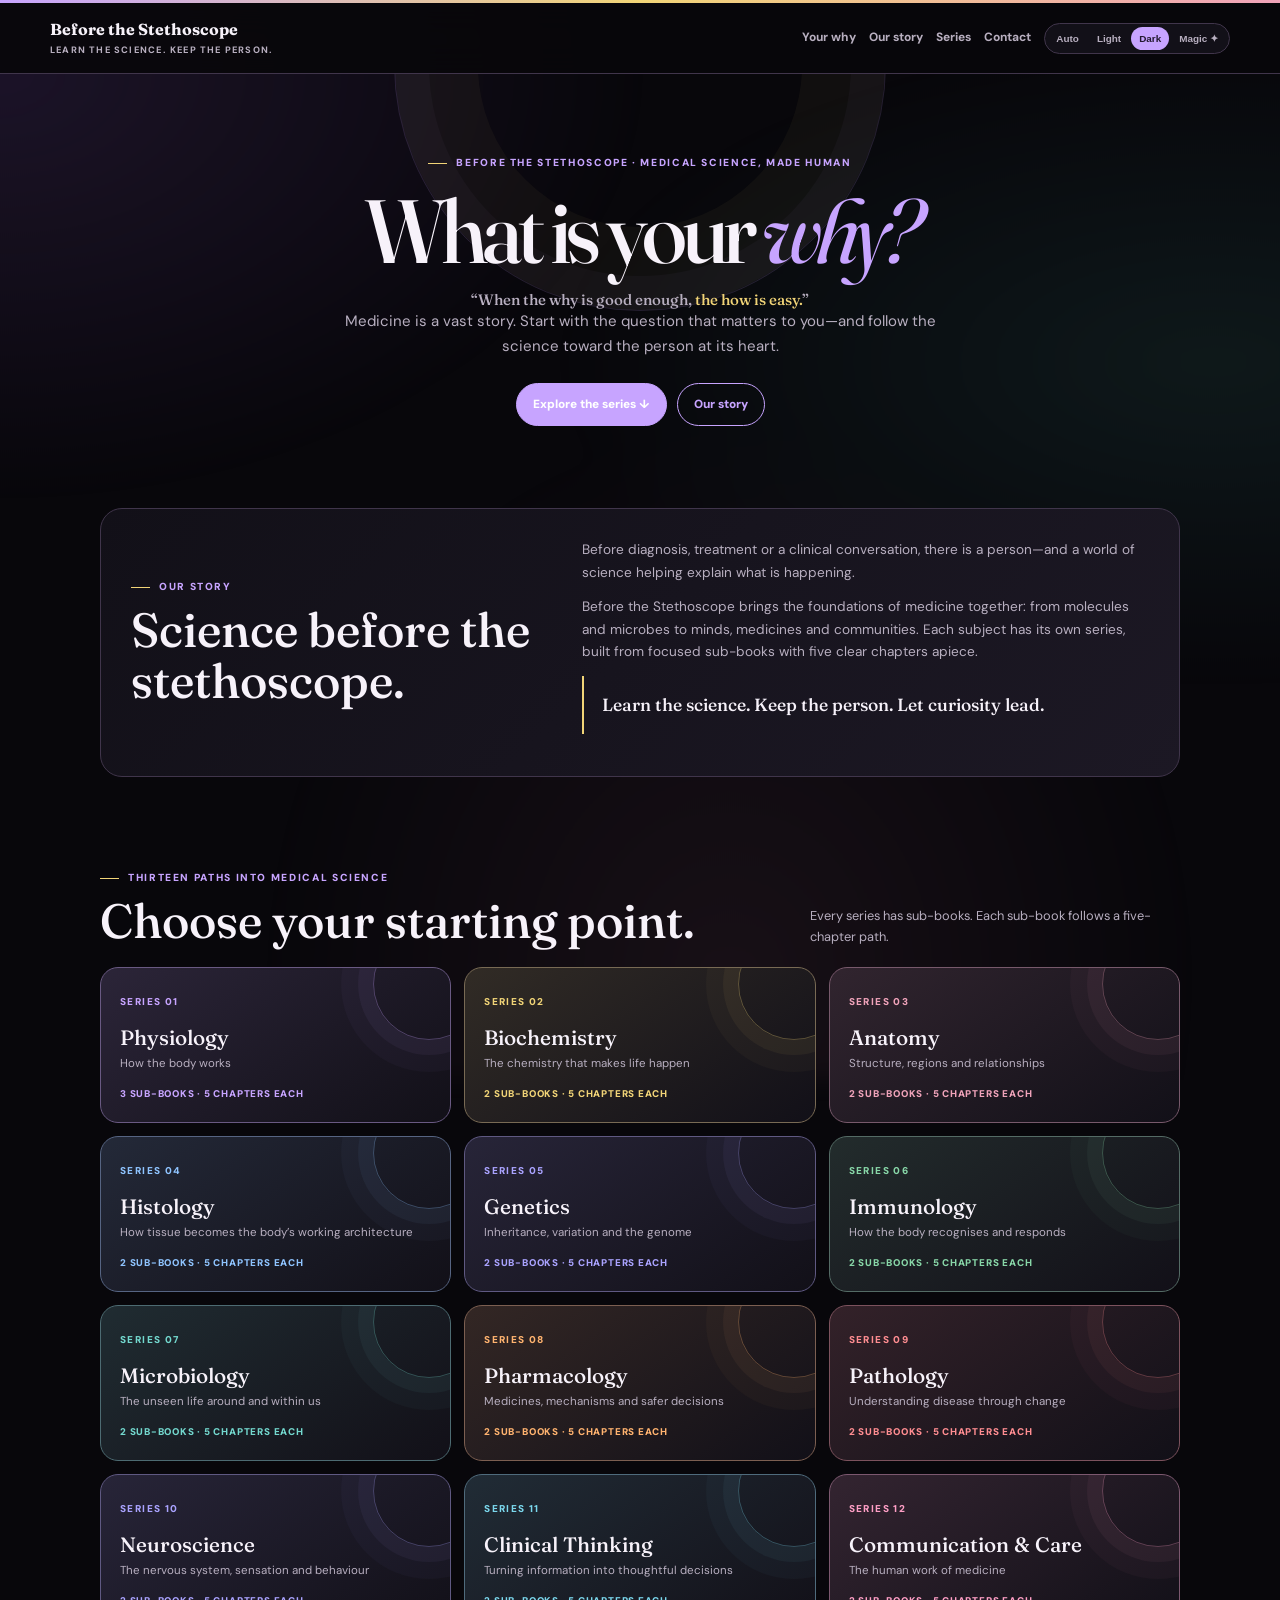
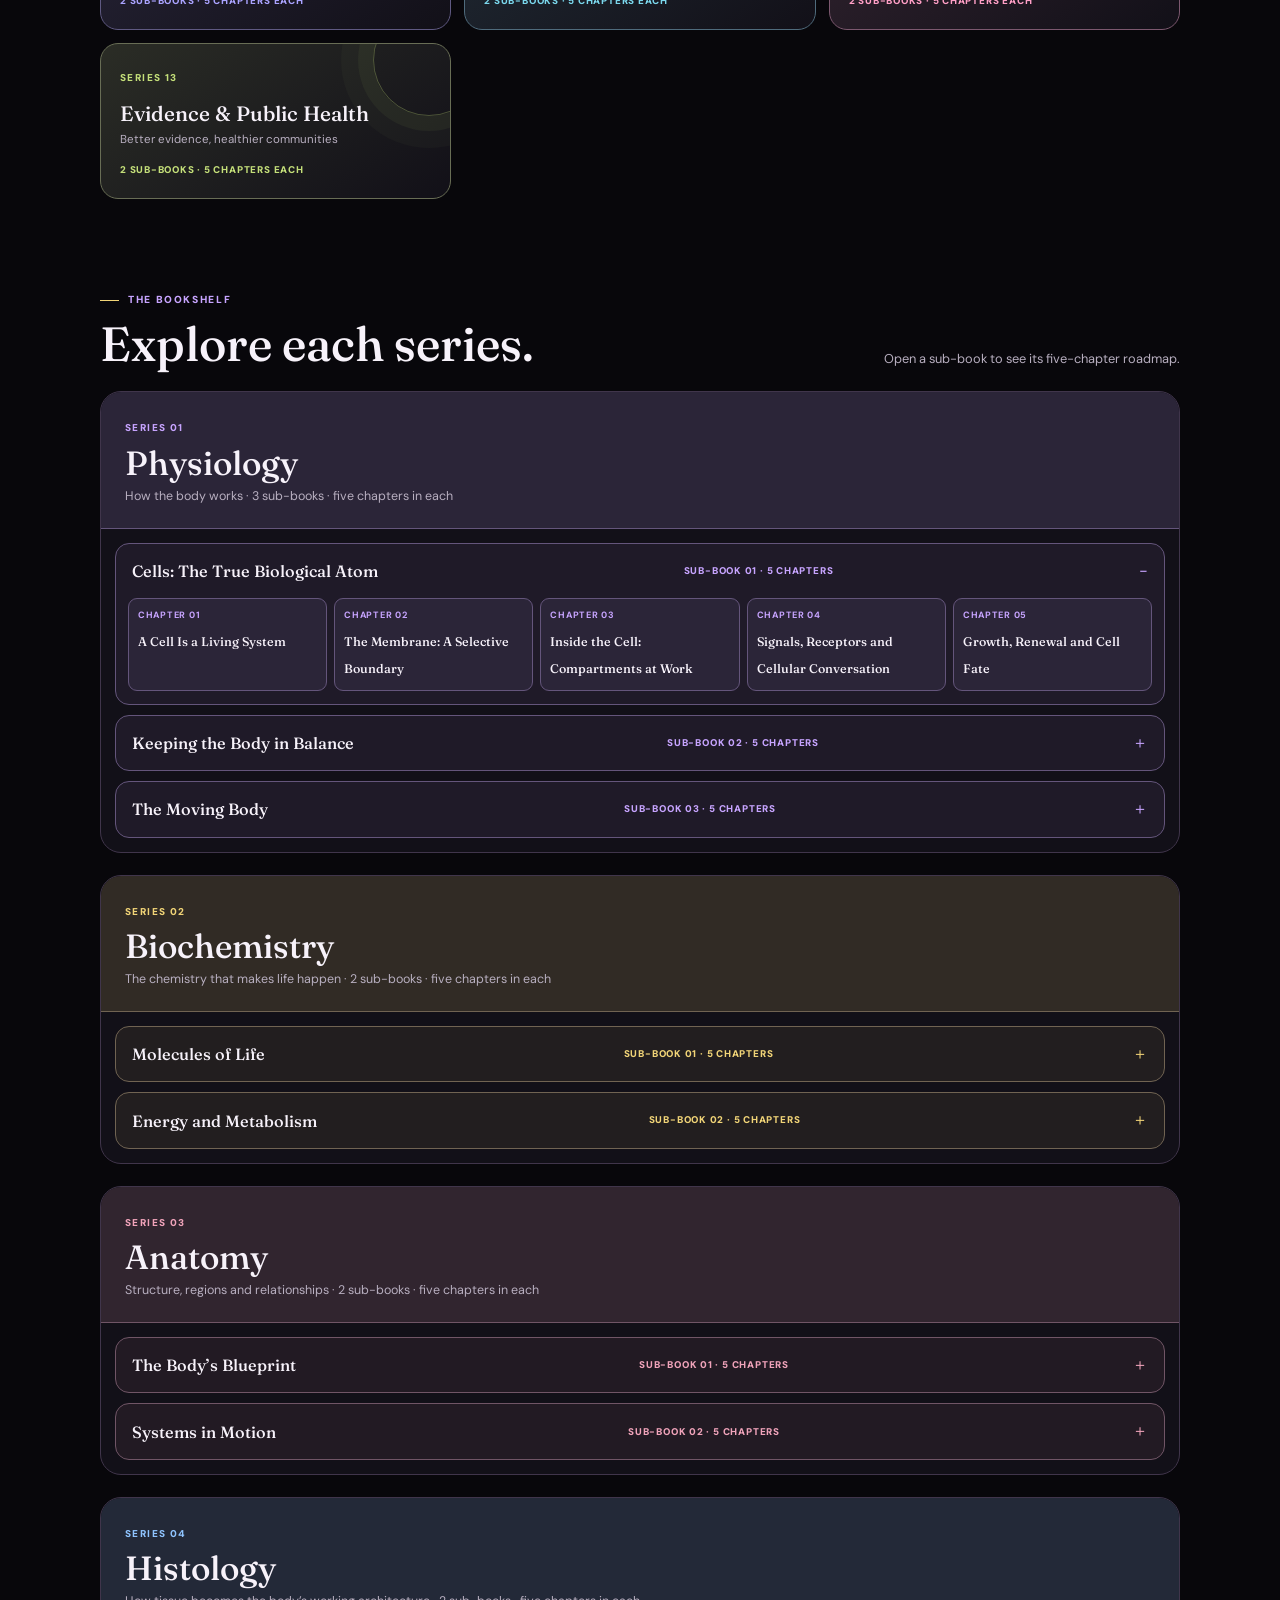
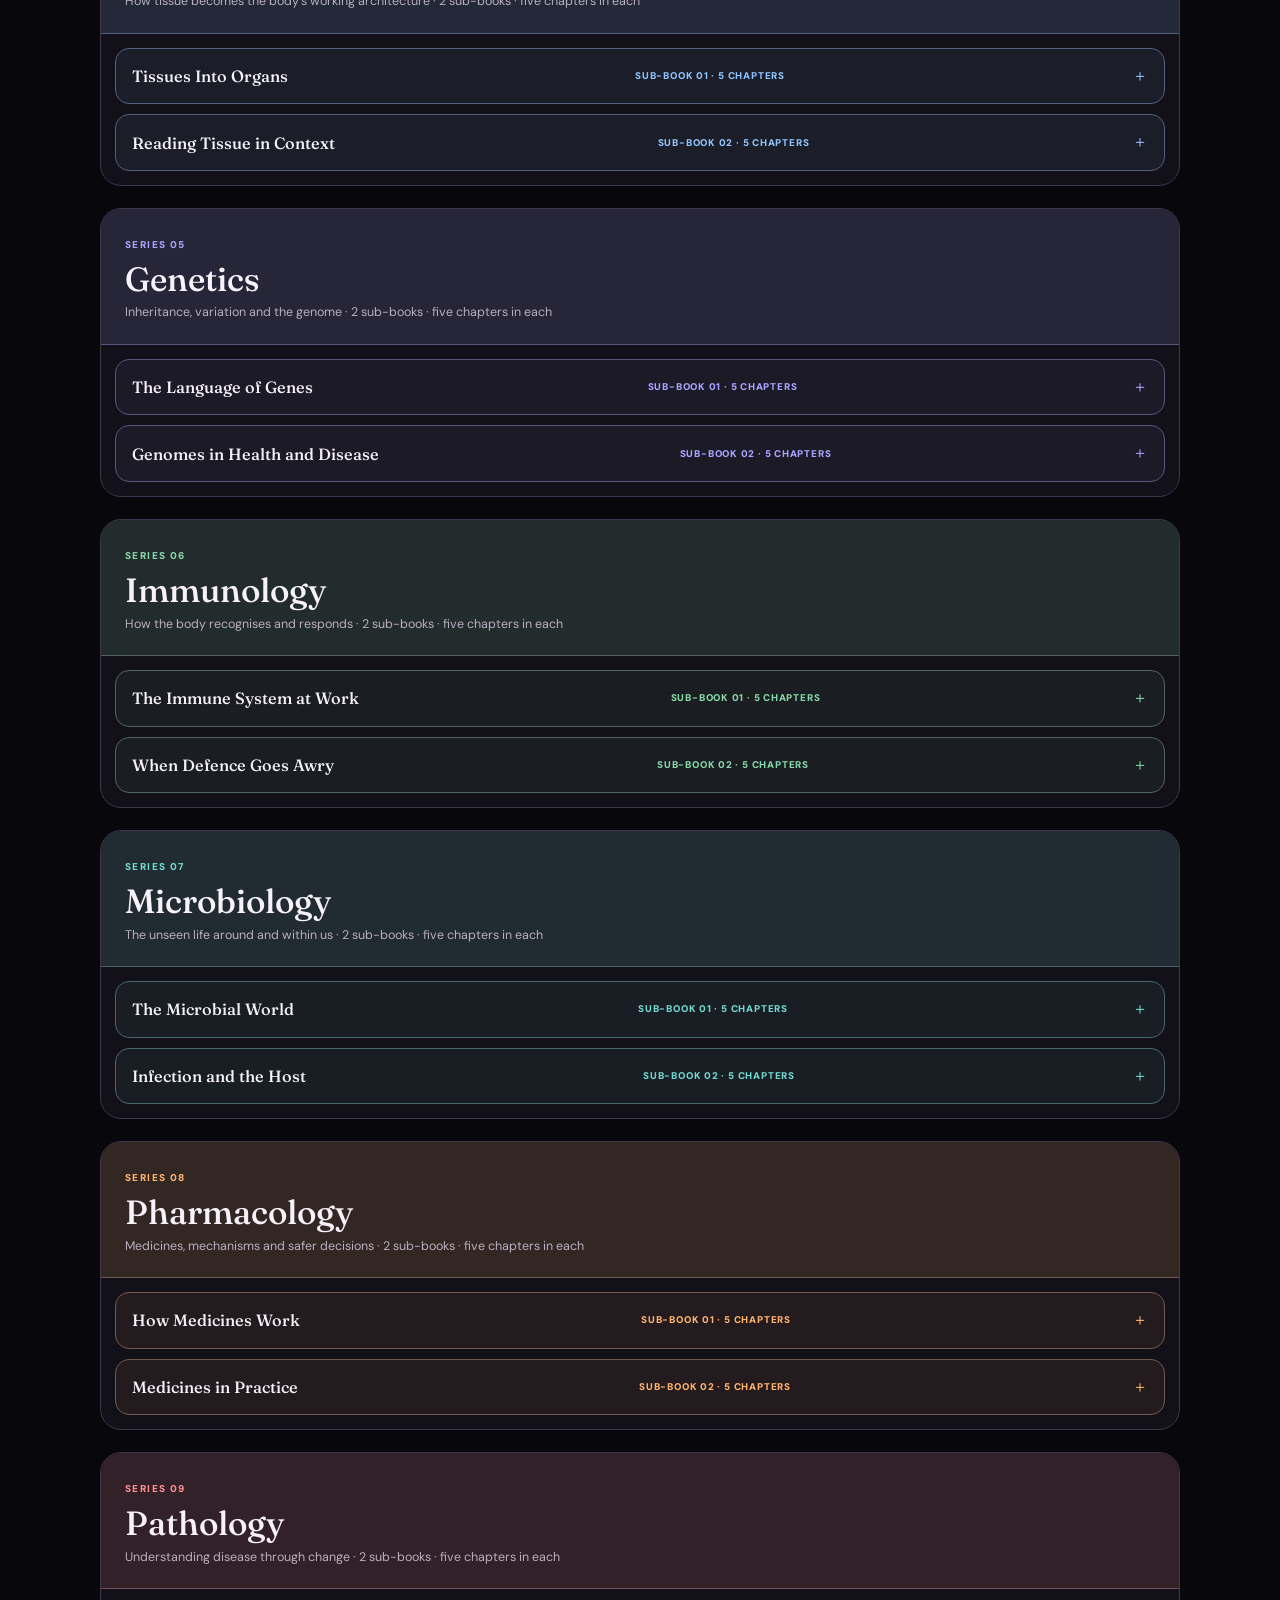
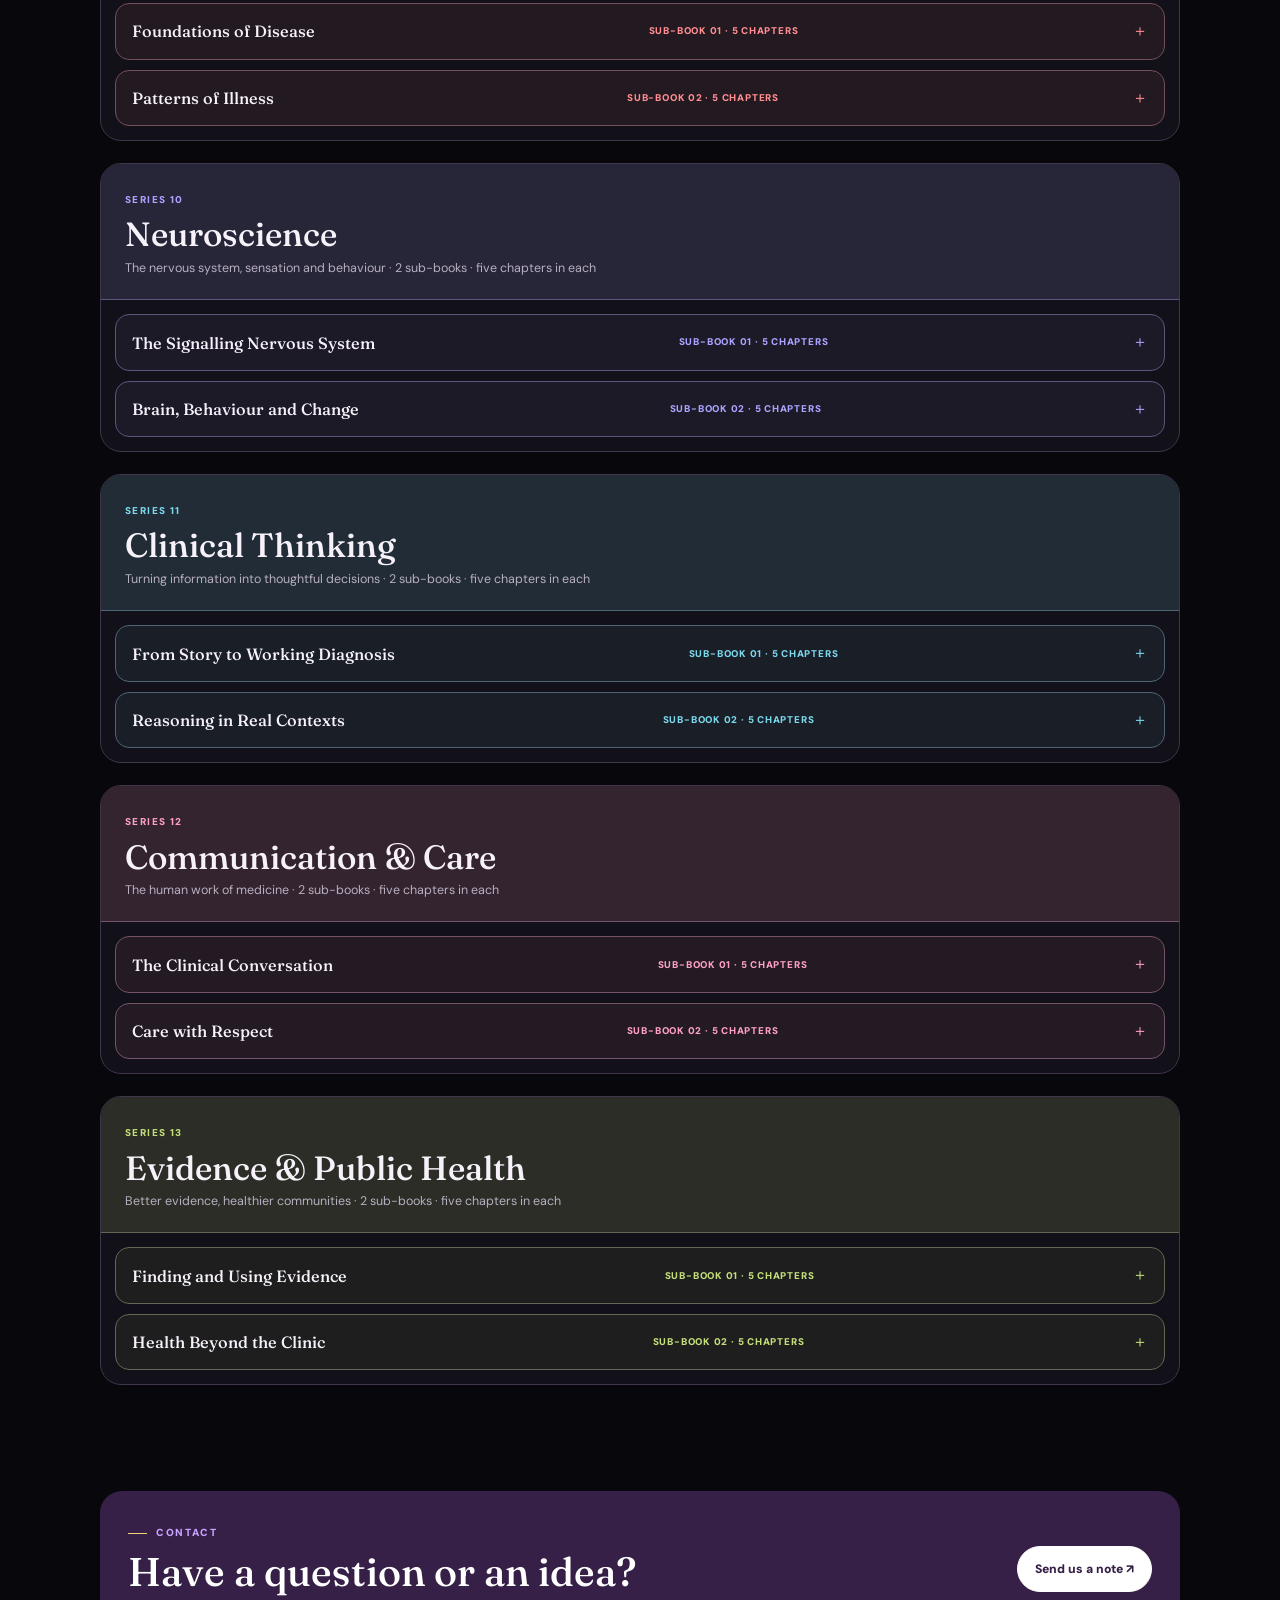
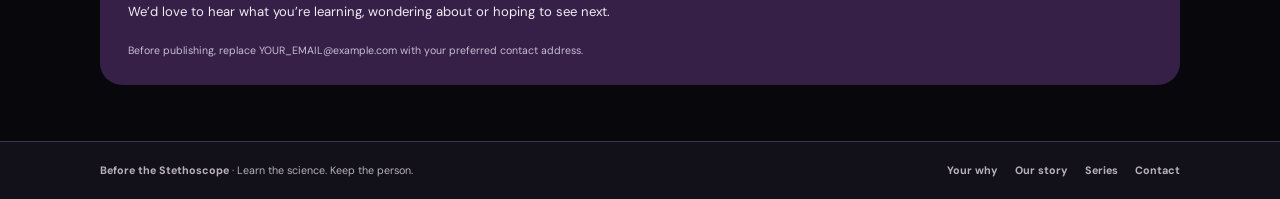
==== index.html @ a2efde61 "Update print statement from 'Hello' to 'Goodbye'" ====
<!doctype html>
<html lang="en" data-theme="dark">
<head>
<meta charset="utf-8">
<meta name="viewport" content="width=device-width,initial-scale=1">
<meta name="theme-color" content="#08070b">
<meta name="description" content="Explore thirteen Before the Stethoscope medical science series, each with sub-books and five-chapter learning paths.">
<title>Before the Stethoscope — Medical Science Series</title>
<link rel="preconnect" href="https://fonts.googleapis.com">
<link rel="preconnect" href="https://fonts.gstatic.com" crossorigin>
<link href="https://fonts.googleapis.com/css2?family=DM+Sans:wght@400;500;600;700;800&family=Fraunces:opsz,wght@9..144,400;9..144,500;9..144,600&display=swap" rel="stylesheet">
<style>
:root{color-scheme:dark;--bg:#08070b;--paper:#121018;--soft:#1c1824;--ink:#f7f2fa;--muted:#b8afc0;--violet:#c7a4ff;--deep:#362047;--gold:#f1d477;--rose:#f0a3ba;--line:#40354b;--serif:Fraunces,Georgia,serif;--sans:"DM Sans",Inter,system-ui,sans-serif;--blue:#8fc4ff;--green:#88d7a8;--teal:#73d8ce;--orange:#ffb36f;--red:#ff8d91;--indigo:#aaa3ff;--cyan:#7bd8ed;--pink:#ff9fc6;--lime:#c4df79}
:root[data-theme=light]{color-scheme:light;--bg:#f8f5f1;--paper:#fffdf9;--soft:#f1ebf5;--ink:#292435;--muted:#6e6878;--violet:#684b91;--deep:#392b50;--gold:#d6b45d;--rose:#c98385;--line:#e6dfe8}
:root[data-theme=magic]{--bg:#09060e;--paper:#130d1b;--soft:#20142d;--ink:#fff8ff;--muted:#d0c1df;--violet:#d3adff;--gold:#ffe17d;--rose:#f6a0c3;--line:#52396b}
*{box-sizing:border-box}html{scroll-behavior:smooth;scroll-padding-top:85px}body{margin:0;background:var(--bg);color:var(--ink);font:16px/1.65 var(--sans);transition:background .25s,color .25s}body:before{content:"";position:fixed;inset:-20%;z-index:-1;pointer-events:none;background:radial-gradient(ellipse at 14% 20%,#8856c429,transparent 30%),radial-gradient(ellipse at 82% 43%,#42a99b1c,transparent 32%),radial-gradient(ellipse at 55% 92%,#d47b9d14,transparent 34%);filter:blur(12px);animation:drift 24s ease-in-out infinite alternate}@keyframes drift{to{transform:translate(1.5%,-1%) scale(1.06);filter:blur(15px) hue-rotate(22deg)}}a{color:inherit}a:focus-visible,button:focus-visible,summary:focus-visible{outline:3px solid var(--rose);outline-offset:3px}.wrap{width:min(1080px,calc(100% - 36px));margin:auto}.skip{position:absolute;left:-999px;top:10px}.skip:focus{left:10px;z-index:10;background:var(--paper);padding:10px}.topline{height:3px;background:linear-gradient(90deg,var(--violet),var(--gold),var(--rose))}.site-header{position:sticky;top:0;z-index:5;background:color-mix(in srgb,var(--bg) 90%,transparent);backdrop-filter:blur(16px);border-bottom:1px solid var(--line)}.nav{width:min(1180px,calc(100% - 36px));min-height:70px;margin:auto;display:flex;justify-content:space-between;align-items:center;gap:16px}.brand{text-decoration:none;font:700 1rem/1.2 var(--serif)}.brand small{display:block;margin-top:4px;color:var(--muted);font:750 .58rem var(--sans);letter-spacing:.13em;text-transform:uppercase}.nav-tools{display:flex;align-items:center;gap:13px}.nav-tools>a{font-size:.75rem;font-weight:750;color:var(--muted);text-decoration:none}.nav-tools>a:hover{color:var(--violet)}.theme-picker{display:flex;gap:2px;padding:3px;border:1px solid var(--line);border-radius:99px;background:var(--paper)}.theme-picker button{border:0;border-radius:99px;background:transparent;padding:6px 8px;color:var(--muted);font-size:.62rem;font-weight:800;cursor:pointer}.theme-picker button[aria-pressed=true]{background:var(--violet);color:#241a31}.eyebrow{display:inline-flex;align-items:center;gap:9px;color:var(--violet);font-size:.64rem;font-weight:850;letter-spacing:.16em;text-transform:uppercase}.eyebrow:before{content:"";width:19px;height:1px;background:var(--gold)}h1,h2,h3,p{margin-top:0}
.hero{position:relative;overflow:hidden;padding:72px 0 54px;text-align:center}.hero:before{content:"";position:absolute;left:50%;top:-255px;width:490px;height:490px;transform:translateX(-50%);border:1px solid #c7a4ff26;border-radius:50%;box-shadow:inset 0 0 0 34px #c7a4ff08,inset 0 0 0 83px #f1d4770a;pointer-events:none}.hero-content{position:relative;max-width:800px;margin:auto}.hero h1{margin:13px 0;font:500 clamp(3rem,7vw,6rem)/1.02 var(--serif);letter-spacing:-.055em}.hero h1 em{color:var(--violet);font-weight:400}.why-line{margin:22px auto 8px;font:500 clamp(1.2rem,2.8vw,1.75rem)/1.3 var(--serif)}.why-line em{color:var(--gold);font-style:normal}.hero p{max-width:600px;margin:0 auto;color:var(--muted);font-size:.94rem}.actions{display:flex;justify-content:center;flex-wrap:wrap;gap:10px;margin-top:24px}.button{display:inline-flex;padding:11px 16px;border:1px solid var(--violet);border-radius:99px;background:var(--violet);color:#fff;text-decoration:none;font-size:.74rem;font-weight:850}.button.outline{background:transparent;color:var(--violet)}
.section{padding:28px 0 56px;scroll-margin-top:85px}.heading{display:flex;align-items:end;justify-content:space-between;gap:20px;margin-bottom:20px}.heading h2{margin:8px 0 0;font:500 clamp(2rem,4vw,3rem)/1.08 var(--serif)}.heading>p{max-width:370px;margin:0;color:var(--muted);font-size:.8rem}.story{display:grid;grid-template-columns:.85fr 1.15fr;gap:32px;align-items:center;padding:30px;border:1px solid var(--line);border-radius:22px;background:linear-gradient(135deg,var(--paper),var(--soft))}.story h2{margin:9px 0;font:500 clamp(2rem,4vw,3rem)/1.06 var(--serif)}.story p{margin:0 0 12px;color:var(--muted);font-size:.85rem}.quote{padding:16px 18px;border-left:2px solid var(--gold);color:var(--ink)!important;font:500 1.1rem/1.5 var(--serif)!important}
.grid{display:grid;grid-template-columns:repeat(3,1fr);gap:13px}.card{position:relative;min-height:156px;padding:19px;border:1px solid color-mix(in srgb,var(--accent) 34%,#393342);border-radius:18px;background:linear-gradient(145deg,color-mix(in srgb,var(--accent) 14%,#121018),var(--paper));text-decoration:none;overflow:hidden;transition:transform .2s,border .2s}.card:after{content:"";position:absolute;width:110px;height:110px;right:-35px;top:-40px;border:1px solid color-mix(in srgb,var(--accent) 30%,transparent);border-radius:50%;box-shadow:0 0 0 15px color-mix(in srgb,var(--accent) 5%,transparent),0 0 0 32px color-mix(in srgb,var(--accent) 3%,transparent)}.card:hover{transform:translateY(-4px);border-color:var(--accent)}.card small{color:var(--accent);font-size:.62rem;font-weight:850;letter-spacing:.14em}.card h3{position:relative;z-index:1;margin:12px 0 5px;font:500 1.3rem/1.12 var(--serif)}.card p{position:relative;z-index:1;margin:0;color:var(--muted);font-size:.72rem}.card .count{display:block;margin-top:13px;color:var(--accent);font-size:.61rem;font-weight:850;letter-spacing:.08em;text-transform:uppercase}
.detail{margin:22px 0;border:1px solid var(--line);border-radius:21px;overflow:hidden;background:var(--paper);scroll-margin-top:85px}.detail>header{padding:21px 24px;background:color-mix(in srgb,var(--accent) 14%,#121018);border-bottom:1px solid color-mix(in srgb,var(--accent) 30%,#393342)}.detail>header small{color:var(--accent);font-size:.62rem;font-weight:850;letter-spacing:.14em;text-transform:uppercase}.detail h3{margin:5px 0;font:500 clamp(1.5rem,3vw,2.1rem)/1.08 var(--serif)}.detail>header p{margin:0;color:var(--muted);font-size:.78rem}.books{display:grid;gap:10px;padding:14px}.book{overflow:hidden;border:1px solid color-mix(in srgb,var(--accent) 30%,#393342);border-radius:14px;background:color-mix(in srgb,var(--accent) 7%,var(--paper))}.book summary{display:flex;align-items:center;justify-content:space-between;gap:12px;cursor:pointer;list-style:none;padding:14px 16px}.book summary::-webkit-details-marker{display:none}.book summary:after{content:"＋";color:var(--accent)}.book[open] summary:after{content:"−"}.book summary strong{font:500 1.02rem var(--serif)}.book summary small{color:var(--accent);font-size:.61rem;font-weight:850;text-transform:uppercase;letter-spacing:.08em}.chapters{display:grid;grid-template-columns:repeat(5,1fr);gap:7px;padding:0 12px 13px}.chapter{min-height:80px;padding:9px;border:1px solid color-mix(in srgb,var(--accent) 30%,#393342);border-radius:9px;background:color-mix(in srgb,var(--accent) 14%,#121018)}.chapter b{display:block;margin-bottom:5px;color:var(--accent);font-size:.57rem;letter-spacing:.08em}.chapter span{font:500 .78rem/1.32 var(--serif)}
.contact{display:grid;grid-template-columns:1fr auto;gap:20px;align-items:center;padding:25px 28px;border-radius:22px;background:var(--deep);color:#fff}.contact h2{margin:7px 0;font:500 clamp(1.8rem,3.5vw,2.5rem)/1.1 var(--serif)}.contact p{margin:0;color:#f0eaf5;font-size:.82rem}.contact a{padding:12px 17px;border:1px solid white;border-radius:99px;background:white;color:var(--deep);font-size:.76rem;font-weight:850;text-decoration:none;white-space:nowrap}.contact .note{grid-column:1/-1;font-size:.66rem;opacity:.78}.footer{padding:20px 0;background:var(--paper);border-top:1px solid var(--line);color:var(--muted);font-size:.67rem}.footer-inner{display:flex;justify-content:space-between;gap:15px;align-items:center}.footer a{font-weight:750;text-decoration:none}.footer nav{display:flex;gap:17px}
@media(max-width:850px){.grid{grid-template-columns:repeat(2,1fr)}.chapters{grid-template-columns:repeat(2,1fr)}.chapter:last-child{grid-column:1/-1}.story{grid-template-columns:1fr;gap:10px}.nav-tools>a{display:none}}@media(max-width:560px){.nav{width:calc(100% - 26px);min-height:64px}.nav-tools{gap:6px}.theme-picker button{padding:6px}.hero{padding-top:52px}.grid{gap:8px}.card{min-height:144px;padding:14px}.card h3{font-size:1.1rem}.heading{display:block}.heading>p{margin-top:9px}.story{padding:21px}.contact{grid-template-columns:1fr}.contact a{justify-self:start}.footer-inner{display:block}.footer nav{margin-top:10px;flex-wrap:wrap}}
@media(prefers-reduced-motion:reduce){*,*:before,*:after{scroll-behavior:auto!important;animation:none!important;transition:none!important}}
</style>
</head>
<body>
<a class="skip" href="#main">Skip to content</a><div class="topline"></div>
<header class="site-header"><nav class="nav" aria-label="Main navigation"><a class="brand" href="#top">Before the Stethoscope<small>Learn the science. Keep the person.</small></a><div class="nav-tools"><a href="#why">Your why</a><a href="#story">Our story</a><a href="#series">Series</a><a href="#contact">Contact</a><div class="theme-picker" role="group" aria-label="Choose page appearance"><button data-theme-choice="system" aria-pressed="false">Auto</button><button data-theme-choice="light" aria-pressed="false">Light</button><button data-theme-choice="dark" aria-pressed="true">Dark</button><button data-theme-choice="magic" aria-pressed="false">Magic ✦</button></div></div></nav></header>
<main id="main">
<section class="hero" id="top"><div class="wrap hero-content"><span class="eyebrow">Before the Stethoscope · Medical science, made human</span><h1 id="why">What is your <em>why?</em></h1><p class="why-line">“When the why is good enough, <em>the how is easy.</em>”</p><p>Medicine is a vast story. Start with the question that matters to you—and follow the science toward the person at its heart.</p><div class="actions"><a class="button" href="#series">Explore the series ↓</a><a class="button outline" href="#story">Our story</a></div></div></section>
<section class="section" id="story"><div class="wrap story"><div><span class="eyebrow">Our story</span><h2>Science before the stethoscope.</h2></div><div><p>Before diagnosis, treatment or a clinical conversation, there is a person—and a world of science helping explain what is happening.</p><p>Before the Stethoscope brings the foundations of medicine together: from molecules and microbes to minds, medicines and communities. Each subject has its own series, built from focused sub-books with five clear chapters apiece.</p><p class="quote">Learn the science. Keep the person. Let curiosity lead.</p></div></div></section>
<section class="section" id="series"><div class="wrap"><div class="heading"><div><span class="eyebrow">Thirteen paths into medical science</span><h2>Choose your starting point.</h2></div><p>Every series has sub-books. Each sub-book follows a five-chapter path.</p></div><div class="grid" id="series-grid"></div></div></section>
<section class="section" id="bookshelf"><div class="wrap"><div class="heading"><div><span class="eyebrow">The bookshelf</span><h2>Explore each series.</h2></div><p>Open a sub-book to see its five-chapter roadmap.</p></div><div id="series-details"></div></div></section>
<section class="section" id="contact"><div class="wrap contact"><div><span class="eyebrow">Contact</span><h2>Have a question or an idea?</h2><p>We’d love to hear what you’re learning, wondering about or hoping to see next.</p></div><a href="mailto:YOUR_EMAIL@example.com?subject=Before%20the%20Stethoscope">Send us a note ↗</a><p class="note">Before publishing, replace YOUR_EMAIL@example.com with your preferred contact address.</p></div></section>
</main>
<footer class="footer"><div class="wrap footer-inner"><span><a href="#top">Before the Stethoscope</a> · Learn the science. Keep the person.</span><nav aria-label="Footer navigation"><a href="#why">Your why</a><a href="#story">Our story</a><a href="#series">Series</a><a href="#contact">Contact</a></nav></div></footer>
<script>
const series=[
{n:"Physiology",tag:"How the body works",c:"violet",books:[["Cells: The True Biological Atom","A Cell Is a Living System|The Membrane: A Selective Boundary|Inside the Cell: Compartments at Work|Signals, Receptors and Cellular Conversation|Growth, Renewal and Cell Fate"],["Keeping the Body in Balance","Homeostasis: Life Within Limits|Feedback Loops and Control|Temperature, Water and Electrolytes|Energy, Fuel and Metabolism|Adaptation: The Body Under Pressure"],["The Moving Body","The Heart as a Pump|Blood Flow and Pressure|Breathing and Gas Exchange|Kidneys, Filtration and Balance|Systems Working Together"]]},
{n:"Biochemistry",tag:"The chemistry that makes life happen",c:"gold",books:[["Molecules of Life","Water, Bonds and the Chemistry of Life|Proteins: Shape, Function and Change|Carbohydrates and Lipids|DNA, RNA and Information|Enzymes: Catalysts at Work"],["Energy and Metabolism","ATP: The Cell’s Spendable Energy|Glycolysis and Glucose|Mitochondria and Oxidative Phosphorylation|Fats, Fasting and Fuel Choice|Metabolic Pathways in Context"]]},
{n:"Anatomy",tag:"Structure, regions and relationships",c:"rose",books:[["The Body’s Blueprint","Orientation, Planes and Anatomical Language|The Skeleton: Support and Protection|Muscles: Form and Movement|Nerves and Vessels: Routes Through the Body|Regions, Relationships and Surface Anatomy"],["Systems in Motion","The Musculoskeletal Framework|The Thorax: Heart and Lungs in Place|The Abdomen: Organs and Compartments|The Head, Neck and Special Senses|Anatomy Across the Lifespan"]]},
{n:"Histology",tag:"How tissue becomes the body’s working architecture",c:"blue",books:[["Tissues Into Organs","Epithelia: Boundaries and Exchange|Connective Tissue: Support and Repair|Muscle Tissue: Force in Three Forms|Nervous Tissue: Signals and Support|How Tissues Build Organs"],["Reading Tissue in Context","The Microscope: Scale, Stains and Structure|Skin and Glands: Protection and Secretion|Blood and Vessels: Cells in Transit|Lung, Gut and Kidney: Surfaces at Work|Recognising Normal Before Noticing Change"]]},
{n:"Genetics",tag:"Inheritance, variation and the genome",c:"indigo",books:[["The Language of Genes","DNA, Genes and Chromosomes|From Gene to Protein|Inheritance Patterns|Variation and Human Diversity|Gene Expression and Regulation"],["Genomes in Health and Disease","How Variants Arise|Family Histories and Risk|Genetic Testing: What Results Mean|Gene–Environment Interactions|Ethics, Privacy and Genetic Choice"]]},
{n:"Immunology",tag:"How the body recognises and responds",c:"green",books:[["The Immune System at Work","First Defences: Barriers and Innate Immunity|Recognising Threats|B Cells and Antibodies|T Cells and Cellular Defence|Memory, Vaccines and Protection"],["When Defence Goes Awry","Inflammation: Helpful and Harmful|Allergy and Hypersensitivity|Autoimmunity and Self-Tolerance|Immunodeficiency and Infection|Transplantation and Immune Decisions"]]},
{n:"Microbiology",tag:"The unseen life around and within us",c:"teal",books:[["The Microbial World","Bacteria: Structure and Survival|Viruses: Borrowed Machinery|Fungi and Parasites|Growth, Spread and Change|Microbes in the Human Body"],["Infection and the Host","How Infection Begins|Transmission and the Chain of Infection|Host Defences and Microbial Evasion|Antimicrobial Resistance|Prevention, Treatment and Public Health"]]},
{n:"Pharmacology",tag:"Medicines, mechanisms and safer decisions",c:"orange",books:[["How Medicines Work","Receptors and Drug Targets|Dose, Response and Potency|Absorption and Distribution|Metabolism and Elimination|Therapeutic Windows and Side Effects"],["Medicines in Practice","Choosing a Treatment|Interactions and Polypharmacy|Adherence and Access|Monitoring Benefit and Harm|Safer Prescribing Across the Lifespan"]]},
{n:"Pathology",tag:"Understanding disease through change",c:"red",books:[["Foundations of Disease","Cell Stress, Injury and Adaptation|Cell Death and Tissue Damage|Acute and Chronic Inflammation|Healing, Repair and Scarring|Neoplasia: When Growth Escapes Control"],["Patterns of Illness","Symptoms, Signs and Disease Mechanisms|Infection and Tissue Response|Vascular Injury and Ischaemia|Tumours and Their Microenvironments|From Pathology to Patient Impact"]]},
{n:"Neuroscience",tag:"The nervous system, sensation and behaviour",c:"indigo",books:[["The Signalling Nervous System","Neurons, Glia and Neural Circuits|Electrical Signals and Synapses|Sensory Systems and Perception|Movement, Reflexes and Coordination|Autonomic Control"],["Brain, Behaviour and Change","Learning and Memory|Emotion, Motivation and Stress|Sleep and Consciousness|Development and Plasticity|Neurological Change and Recovery"]]},
{n:"Clinical Thinking",tag:"Turning information into thoughtful decisions",c:"cyan",books:[["From Story to Working Diagnosis","Listening to the Presenting Concern|Building a Clear Problem Representation|Generating and Testing Possibilities|Using Tests with Care|Safety-Netting and Uncertainty"],["Reasoning in Real Contexts","Probability and Diagnostic Bias|Patterns, Mechanisms and Exceptions|Decisions with Incomplete Information|Prioritising Risk|Reflecting, Revising and Learning"]]},
{n:"Communication & Care",tag:"The human work of medicine",c:"pink",books:[["The Clinical Conversation","Opening the Conversation Well|Listening for Meaning|Explaining Clearly and Checking Understanding|Shared Decisions and Consent|Closing with a Plan"],["Care with Respect","Empathy, Boundaries and Trust|Culture, Identity and Humility|Difficult News and Strong Emotions|Teamwork and Handover|Dignity, Advocacy and Continuity"]]},
{n:"Evidence & Public Health",tag:"Better evidence, healthier communities",c:"lime",books:[["Finding and Using Evidence","Asking a Useful Clinical Question|Study Designs and What They Can Show|Risk, Rates and Numbers|Bias, Confounding and Causation|Applying Evidence to a Person"],["Health Beyond the Clinic","Prevention Across the Lifespan|Social and Structural Determinants|Screening: Benefits and Trade-Offs|Outbreaks and Population Responses|Equity, Policy and Health Systems"]]}
];
const grid=document.querySelector("#series-grid"),details=document.querySelector("#series-details");
series.forEach((s,i)=>{const id="series-"+(i+1).toString().padStart(2,"0"),accent=`var(--${s.c})`;grid.insertAdjacentHTML("beforeend",`<a class="card" href="#${id}" style="--accent:${accent}"><small>SERIES ${(i+1).toString().padStart(2,"0")}</small><h3>${s.n}</h3><p>${s.tag}</p><span class="count">${s.books.length} sub-books · 5 chapters each</span></a>`);const books=s.books.map(([title,list],j)=>`<details class="book" ${i===0&&j===0?"open":""}><summary><strong>${title}</strong><small>Sub-book ${(j+1).toString().padStart(2,"0")} · 5 chapters</small></summary><div class="chapters">${list.split("|").map((chapter,k)=>`<div class="chapter"><b>CHAPTER ${(k+1).toString().padStart(2,"0")}</b><span>${chapter}</span></div>`).join("")}</div></details>`).join("");details.insertAdjacentHTML("beforeend",`<section class="detail" id="${id}" style="--accent:${accent}"><header><small>SERIES ${(i+1).toString().padStart(2,"0")}</small><h3>${s.n}</h3><p>${s.tag} · ${s.books.length} sub-books · five chapters in each</p></header><div class="books">${books}</div></section>`) });
(function(){const root=document.documentElement,buttons=document.querySelectorAll("[data-theme-choice]"),key="bts-theme-mode";function apply(mode){root.dataset.theme=mode==="system"?(matchMedia("(prefers-color-scheme: dark)").matches?"dark":"light"):mode;buttons.forEach(b=>b.setAttribute("aria-pressed",String(b.dataset.themeChoice===mode)));try{localStorage.setItem(key,mode)}catch(e){}}let mode="dark";try{mode=localStorage.getItem(key)||"dark"}catch(e){}apply(mode);buttons.forEach(b=>b.addEventListener("click",()=>apply(b.dataset.themeChoice)));})();
</script>
</body>
</html>
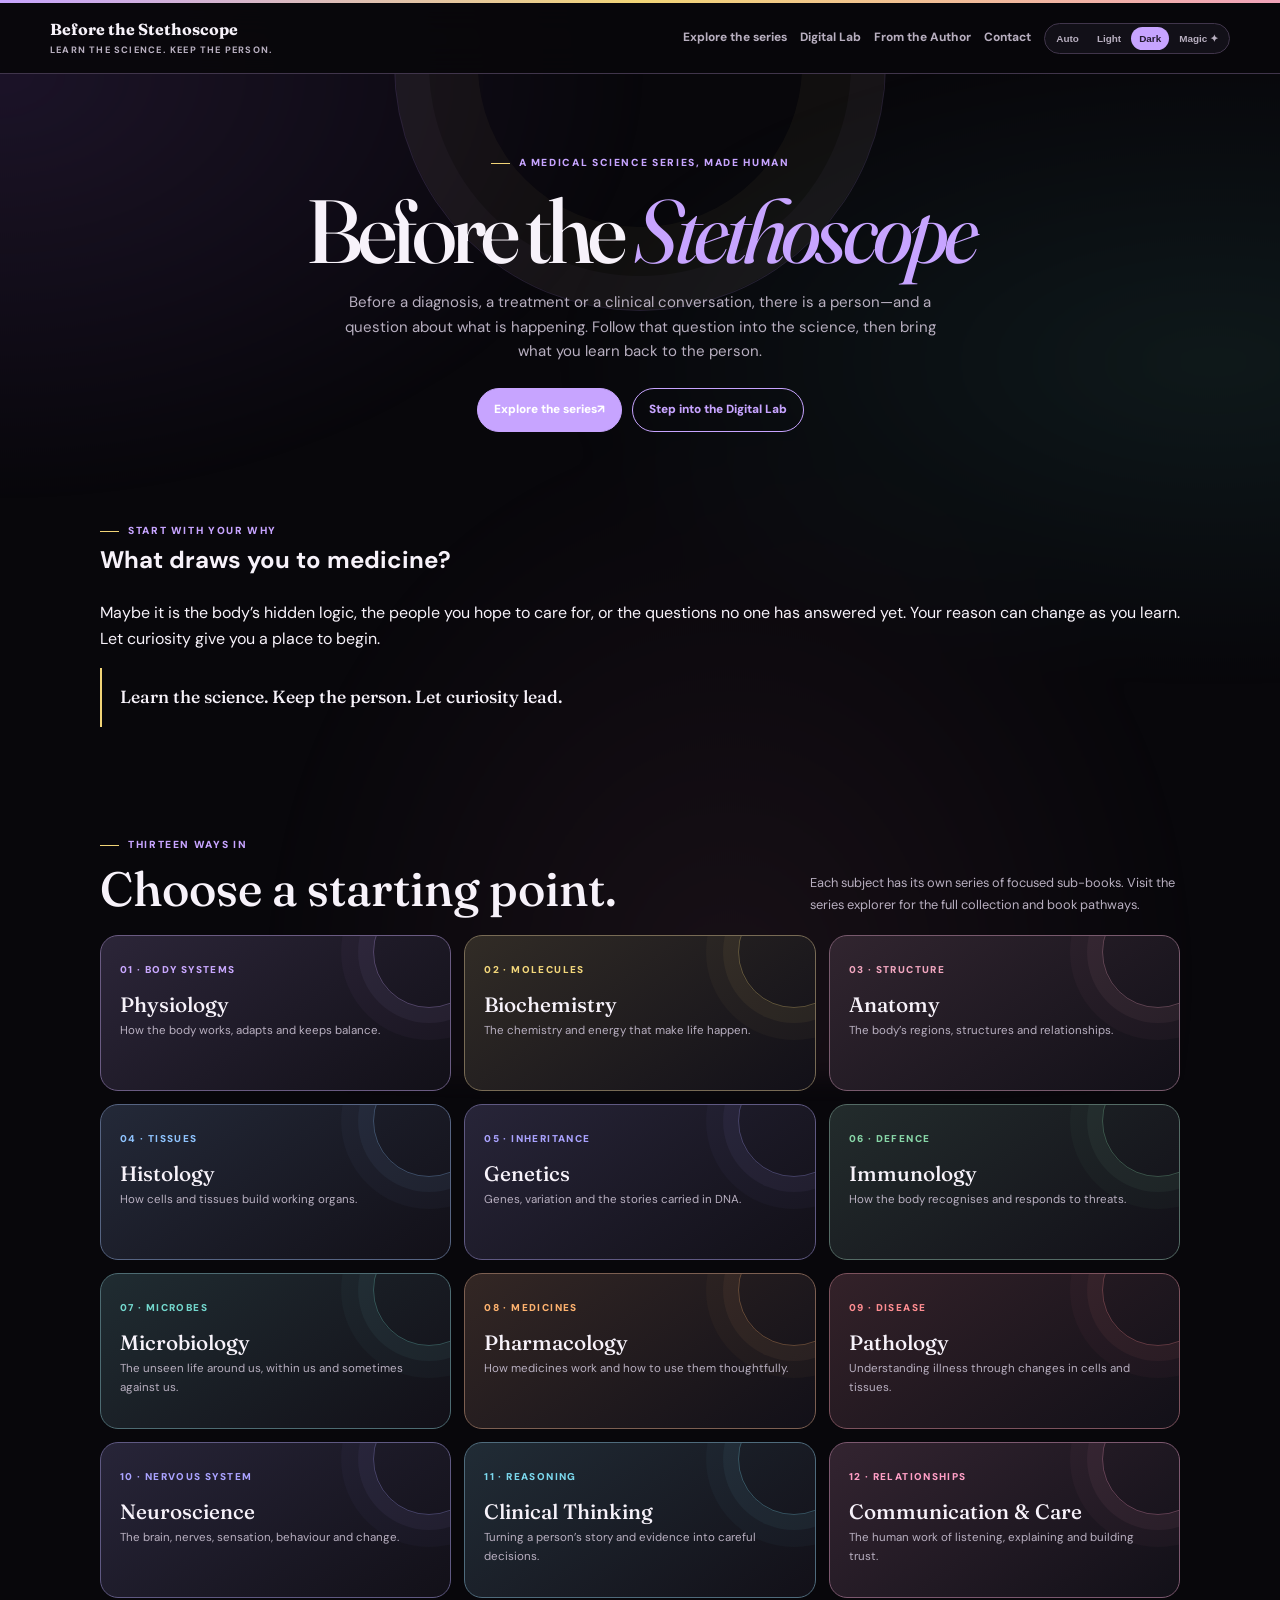
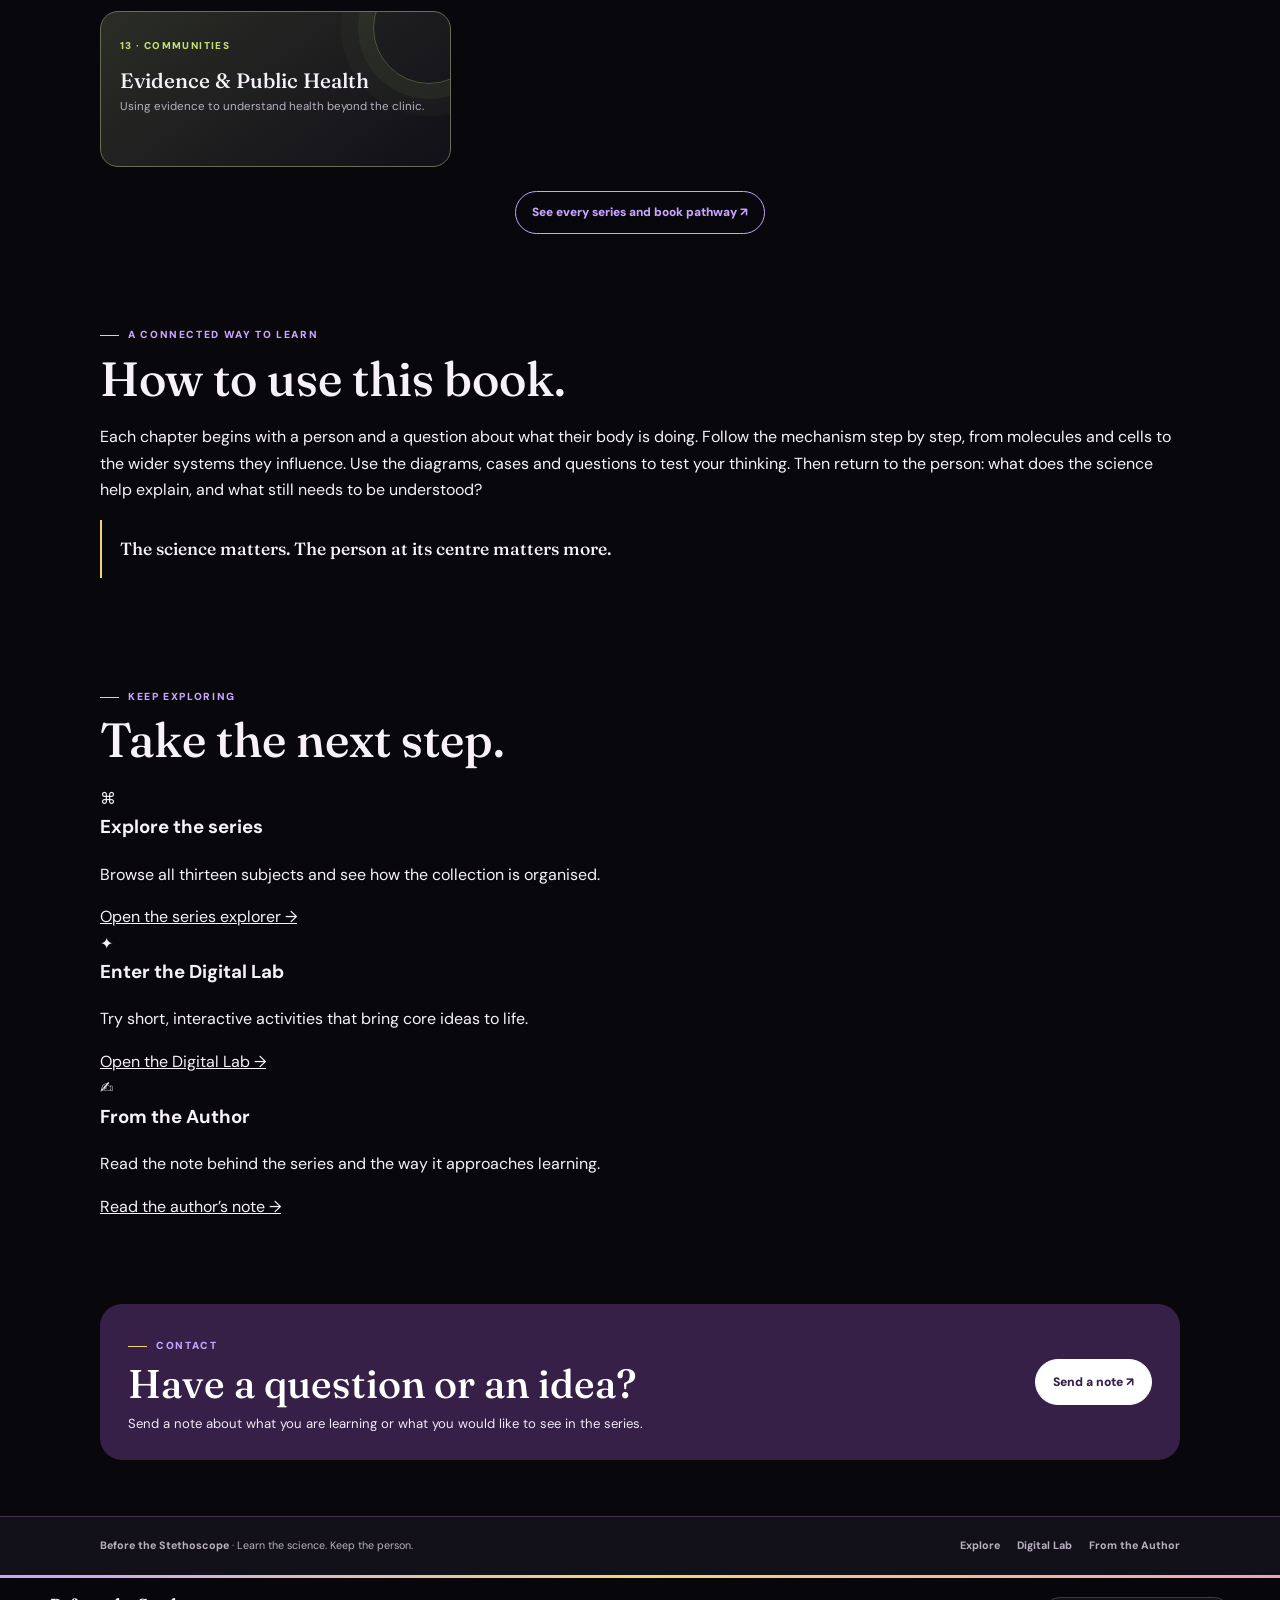
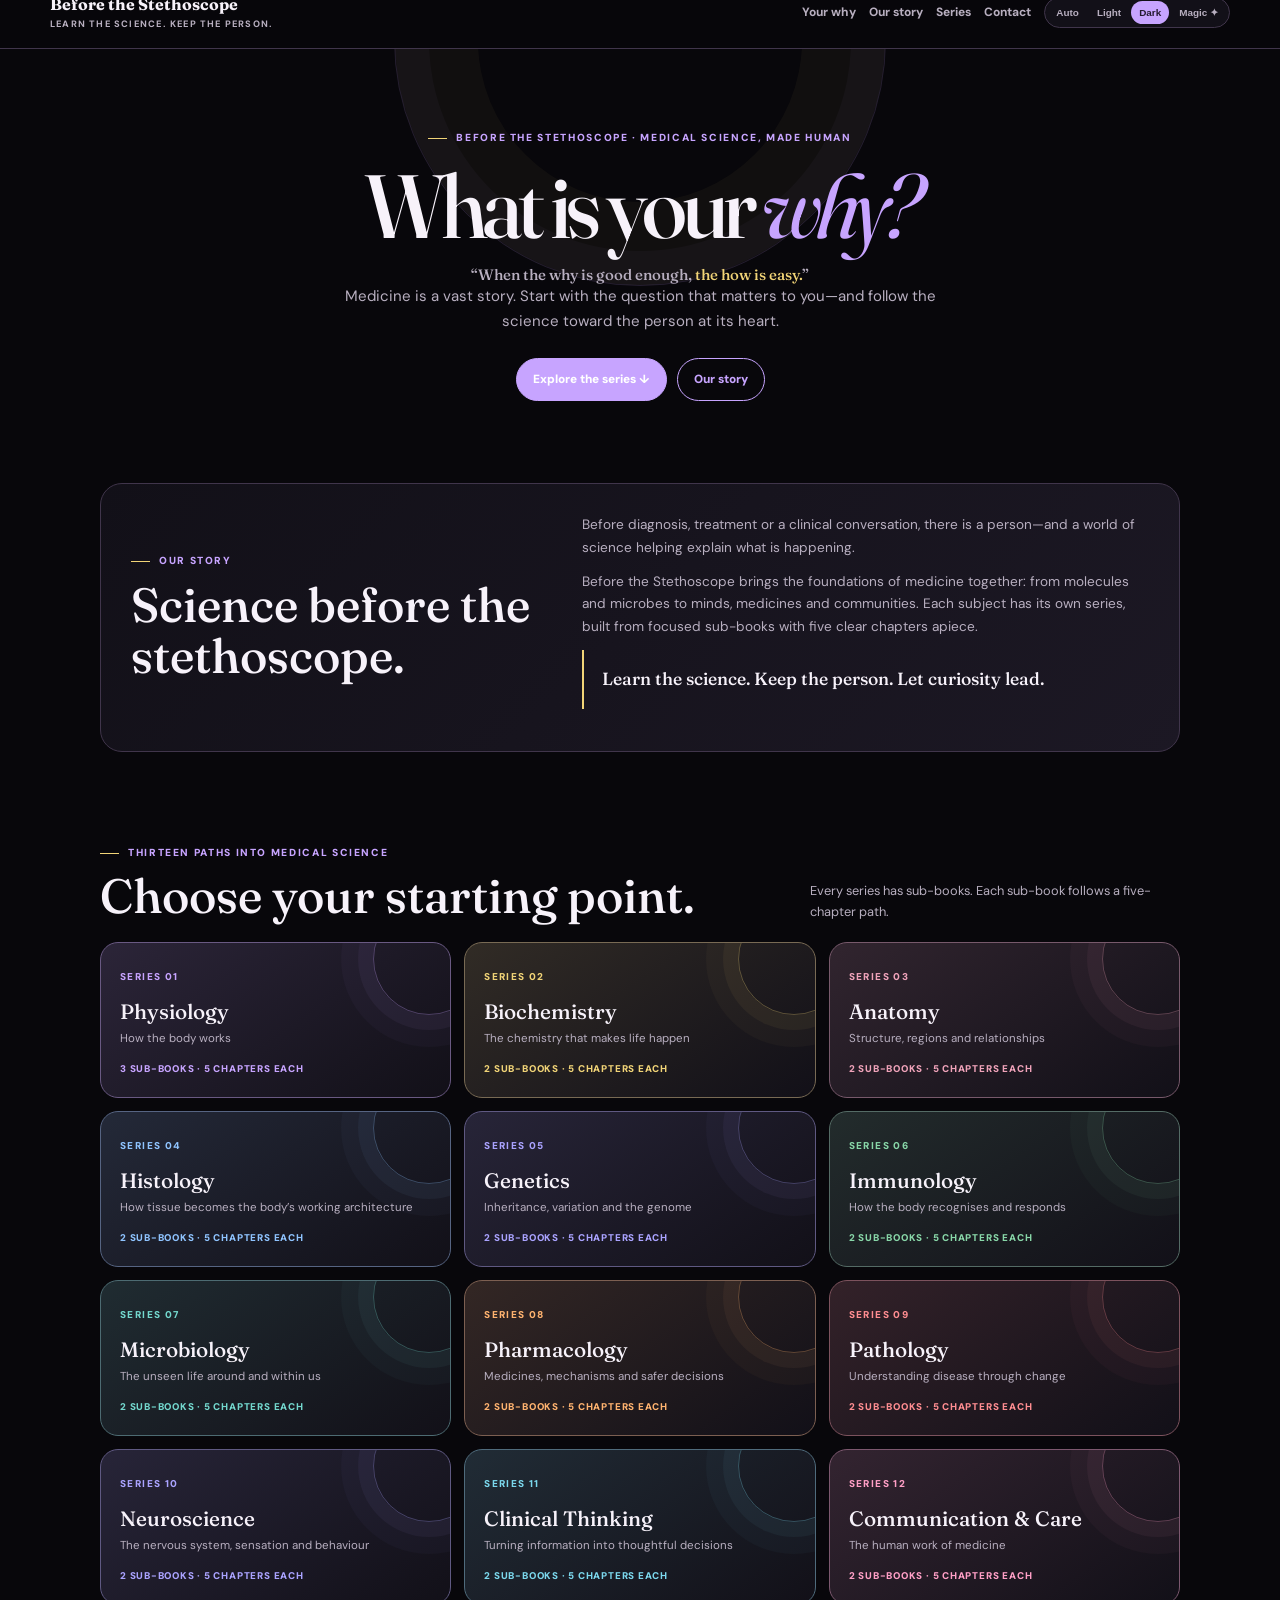
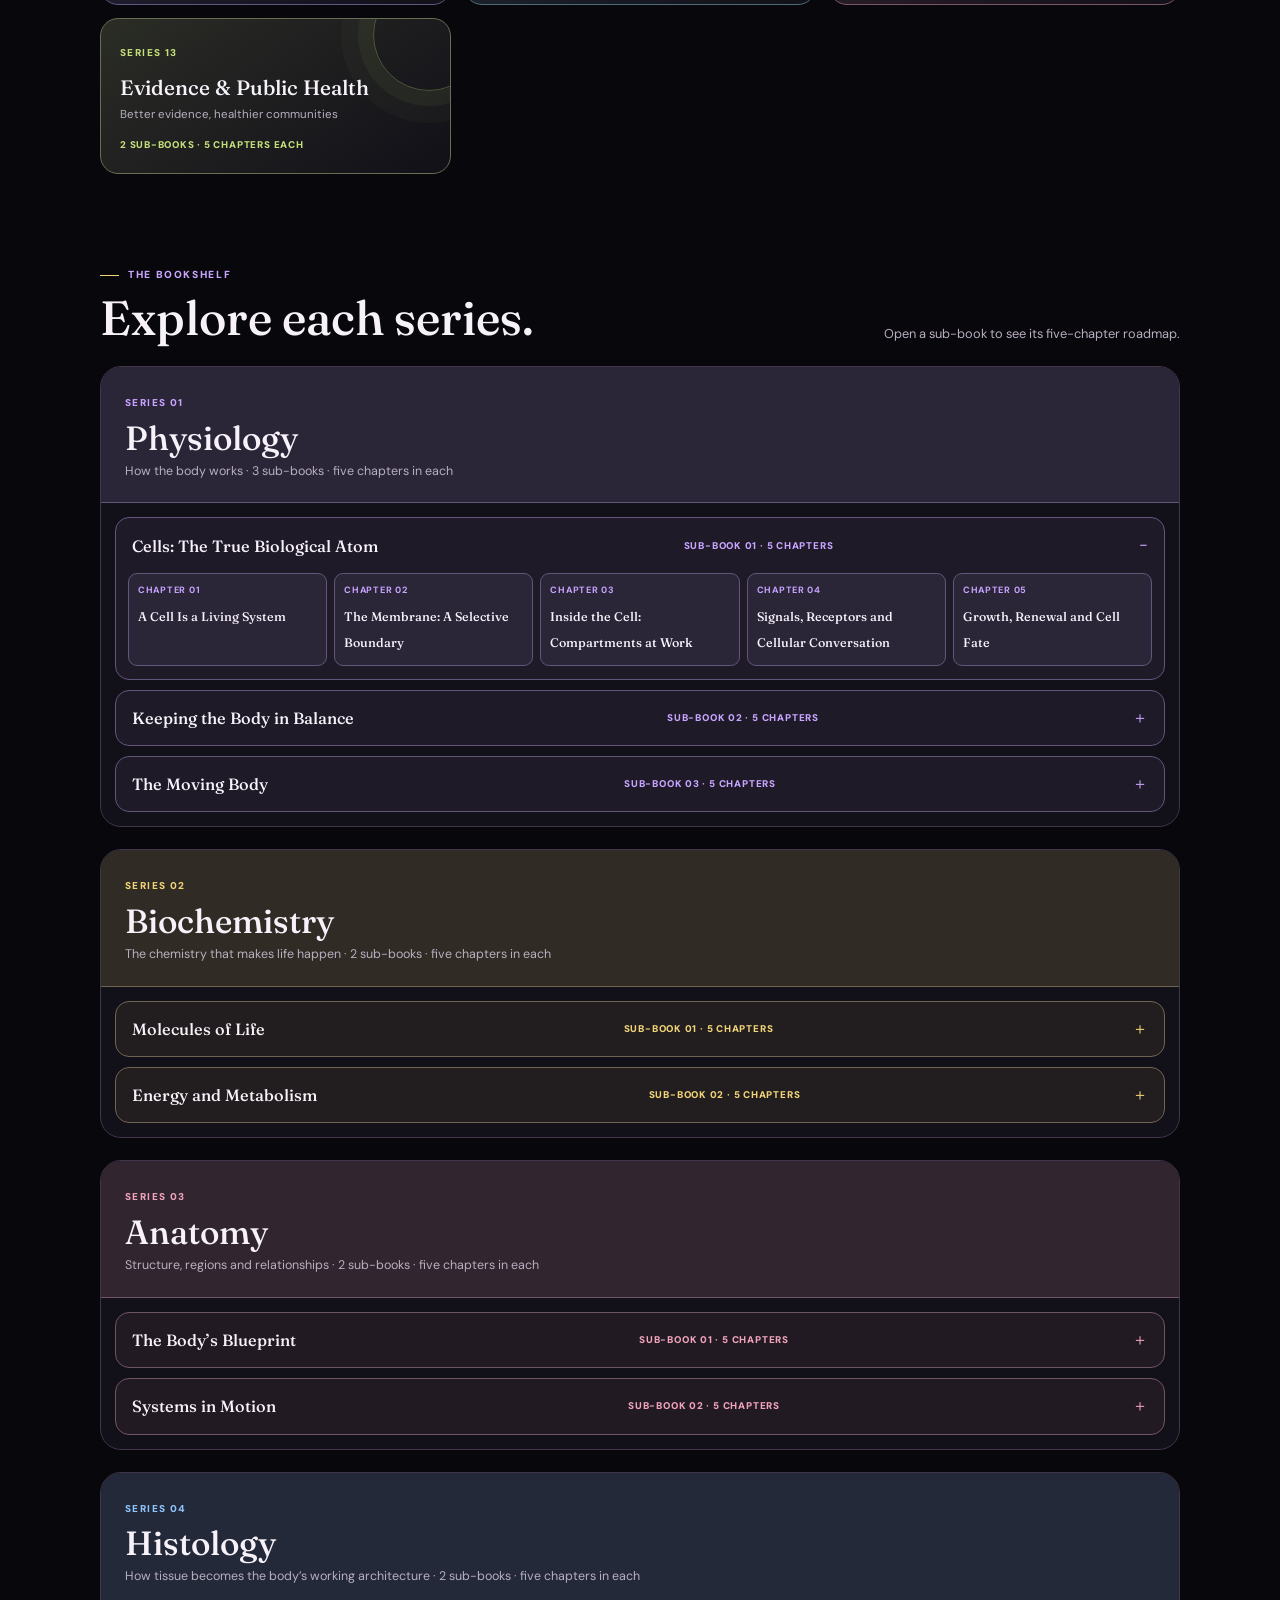
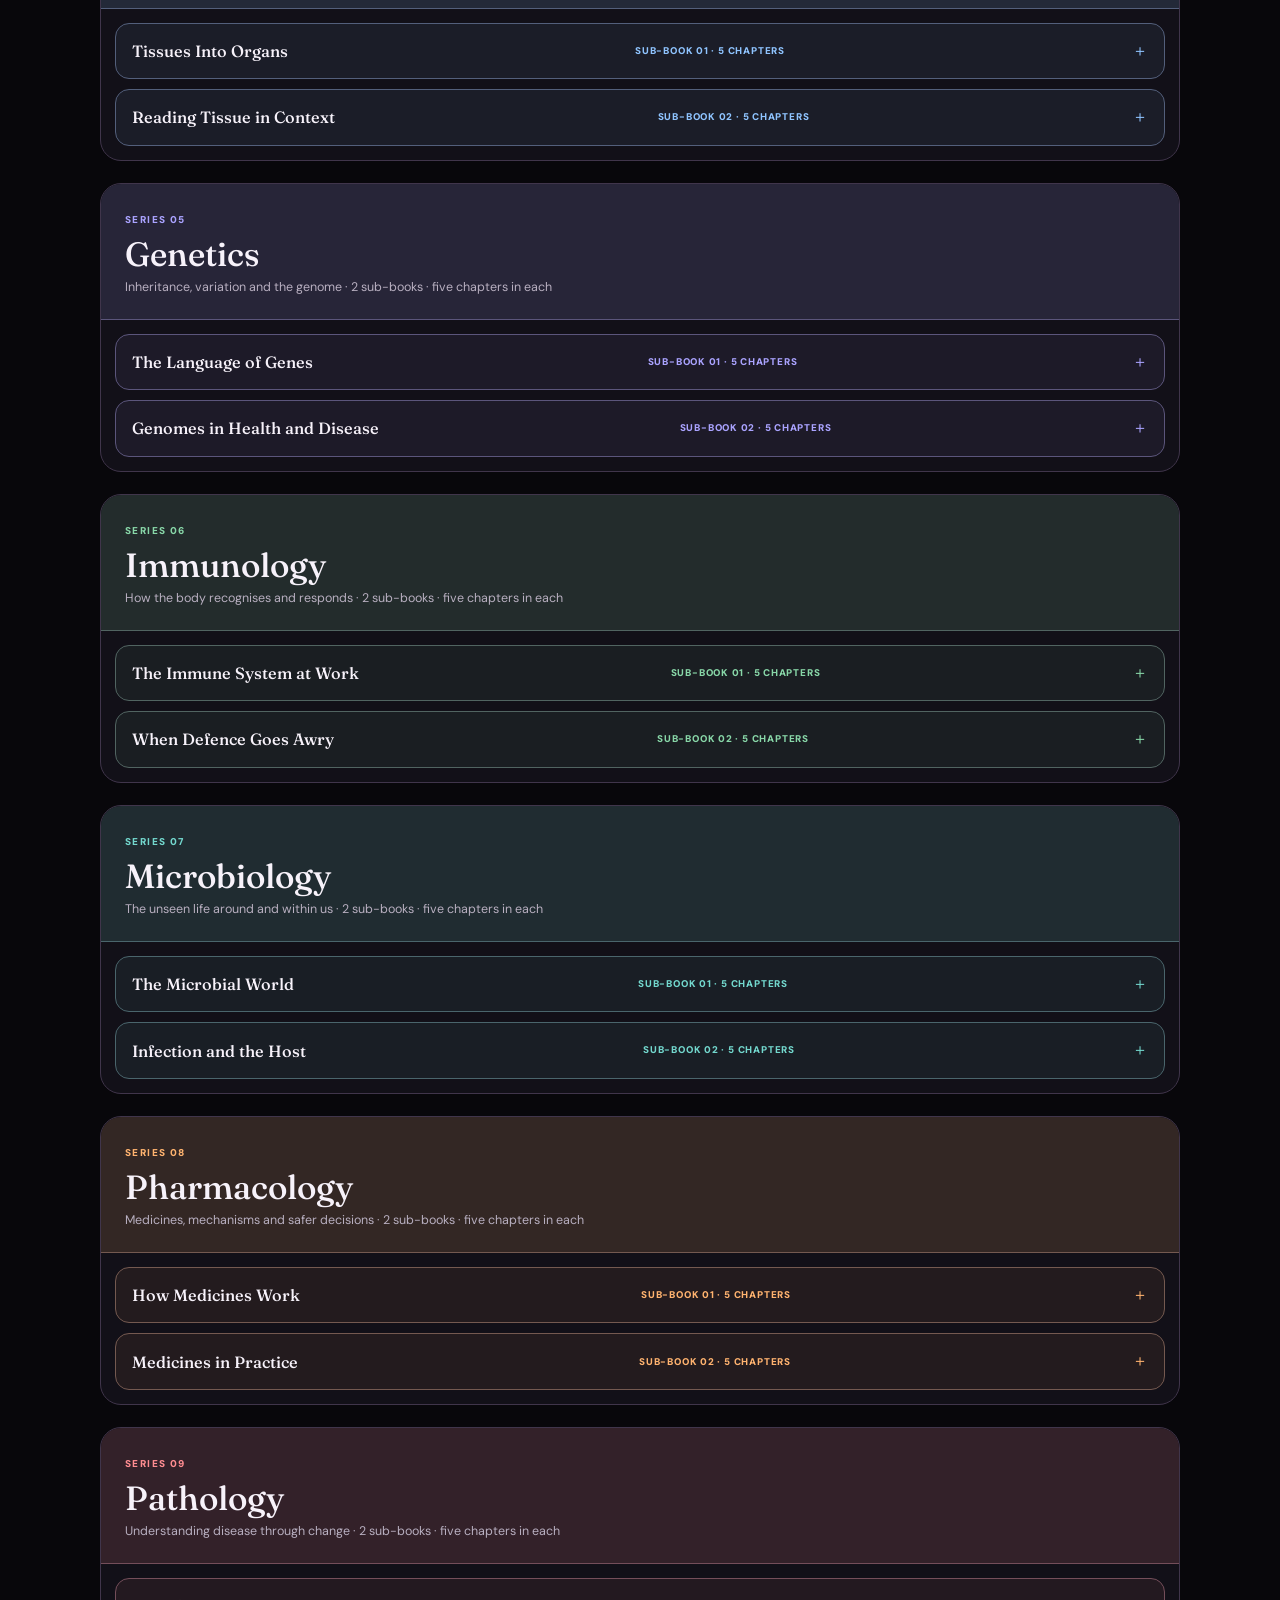
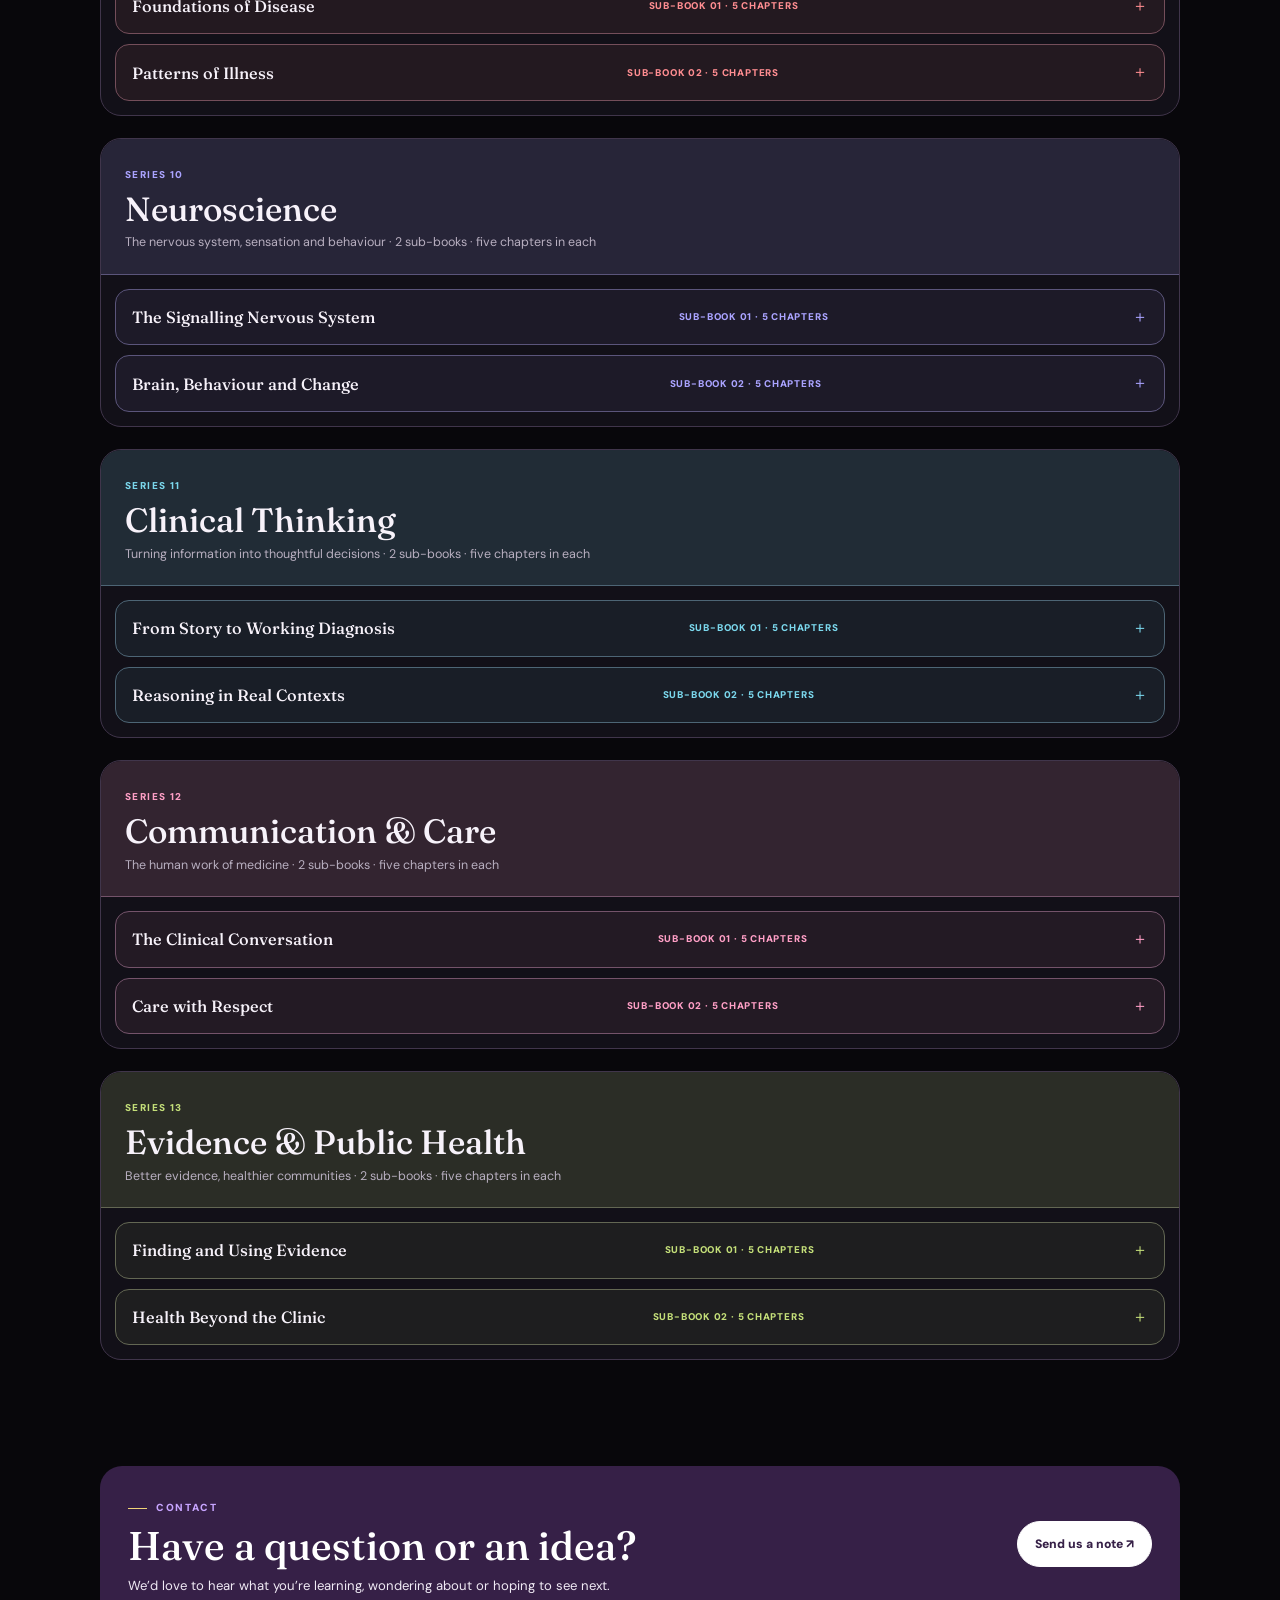
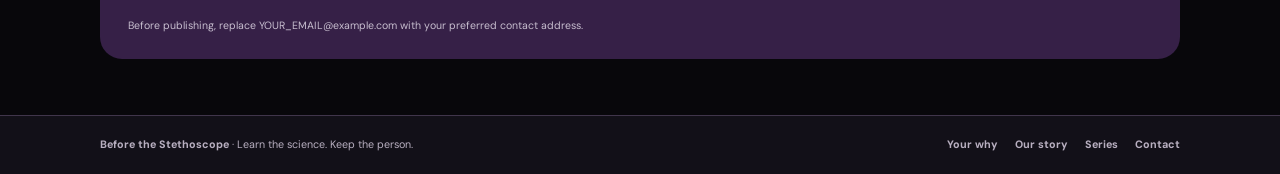
==== commit e3cab157: "Update index.html" ====
--- a/index.html
+++ b/index.html
@@ -1,4 +1,174 @@
 <!doctype html>
+<html lang="en" data-theme="dark">
+<head>
+  <meta charset="utf-8">
+  <meta name="viewport" content="width=device-width,initial-scale=1">
+  <meta name="theme-color" content="#09070d">
+  <meta name="description" content="Before the Stethoscope is a human-centred series exploring the science behind medicine, one person and one question at a time.">
+  <title>Before the Stethoscope — Learn the science. Keep the person.</title>
+  <link rel="stylesheet" href="style.css">
+  <script defer src="analytics.js"></script>
+  <script defer src="site.js"></script>
+</head>
+<body>
+<a class="skip" href="#main">Skip to content</a>
+<div class="topline"></div>
+
+<header class="site-header">
+  <nav class="nav" aria-label="Main navigation">
+    <a class="brand" href="index.html">
+      Before the Stethoscope
+      <small>Learn the science. Keep the person.</small>
+    </a>
+    <div class="nav-tools">
+      <a href="explore.html">Explore the series</a>
+      <a href="digital-lab.html">Digital Lab</a>
+      <a href="author.html">From the Author</a>
+      <a href="#contact">Contact</a>
+      <div class="theme-picker" role="group" aria-label="Choose appearance">
+        <button data-theme-choice="system">Auto</button>
+        <button data-theme-choice="light">Light</button>
+        <button data-theme-choice="dark">Dark</button>
+        <button data-theme-choice="magic">Magic ✦</button>
+      </div>
+    </div>
+  </nav>
+</header>
+
+<main id="main">
+  <section class="hero">
+    <div class="wrap hero-content">
+      <span class="eyebrow">A medical science series, made human</span>
+      <h1>Before the <em>Stethoscope</em></h1>
+      <p class="lead">
+        Before a diagnosis, a treatment or a clinical conversation, there is a person—and a question about what is happening. Follow that question into the science, then bring what you learn back to the person.
+      </p>
+      <div class="actions">
+        <a class="button" href="explore.html">Explore the series <span aria-hidden="true">↗</span></a>
+        <a class="button outline" href="digital-lab.html">Step into the Digital Lab</a>
+      </div>
+    </div>
+  </section>
+
+  <section class="section">
+    <div class="wrap panel split">
+      <div>
+        <span class="eyebrow">Start with your why</span>
+        <h2>What draws you to medicine?</h2>
+      </div>
+      <div>
+        <p>
+          Maybe it is the body’s hidden logic, the people you hope to care for, or the questions no one has answered yet. Your reason can change as you learn. Let curiosity give you a place to begin.
+        </p>
+        <p class="quote">Learn the science. Keep the person. Let curiosity lead.</p>
+      </div>
+    </div>
+  </section>
+
+  <section class="section">
+    <div class="wrap">
+      <div class="heading">
+        <div>
+          <span class="eyebrow">Thirteen ways in</span>
+          <h2>Choose a starting point.</h2>
+        </div>
+        <p>Each subject has its own series of focused sub-books. Visit the series explorer for the full collection and book pathways.</p>
+      </div>
+
+      <div class="grid">
+        <a class="card" style="--accent:#c9a8ff" href="explore.html#physiology"><small>01 · BODY SYSTEMS</small><h3>Physiology</h3><p>How the body works, adapts and keeps balance.</p></a>
+        <a class="card" style="--accent:#f3d77b" href="explore.html#biochemistry"><small>02 · MOLECULES</small><h3>Biochemistry</h3><p>The chemistry and energy that make life happen.</p></a>
+        <a class="card" style="--accent:#f1a6bf" href="explore.html#anatomy"><small>03 · STRUCTURE</small><h3>Anatomy</h3><p>The body’s regions, structures and relationships.</p></a>
+        <a class="card" style="--accent:#8fc4ff" href="explore.html#histology"><small>04 · TISSUES</small><h3>Histology</h3><p>How cells and tissues build working organs.</p></a>
+        <a class="card" style="--accent:#aaa3ff" href="explore.html#genetics"><small>05 · INHERITANCE</small><h3>Genetics</h3><p>Genes, variation and the stories carried in DNA.</p></a>
+        <a class="card" style="--accent:#88d7a8" href="explore.html#immunology"><small>06 · DEFENCE</small><h3>Immunology</h3><p>How the body recognises and responds to threats.</p></a>
+        <a class="card" style="--accent:#73d8ce" href="explore.html#microbiology"><small>07 · MICROBES</small><h3>Microbiology</h3><p>The unseen life around us, within us and sometimes against us.</p></a>
+        <a class="card" style="--accent:#ffb36f" href="explore.html#pharmacology"><small>08 · MEDICINES</small><h3>Pharmacology</h3><p>How medicines work and how to use them thoughtfully.</p></a>
+        <a class="card" style="--accent:#ff8d91" href="explore.html#pathology"><small>09 · DISEASE</small><h3>Pathology</h3><p>Understanding illness through changes in cells and tissues.</p></a>
+        <a class="card" style="--accent:#aaa3ff" href="explore.html#neuroscience"><small>10 · NERVOUS SYSTEM</small><h3>Neuroscience</h3><p>The brain, nerves, sensation, behaviour and change.</p></a>
+        <a class="card" style="--accent:#7bd8ed" href="explore.html#clinical-thinking"><small>11 · REASONING</small><h3>Clinical Thinking</h3><p>Turning a person’s story and evidence into careful decisions.</p></a>
+        <a class="card" style="--accent:#ff9fc6" href="explore.html#communication-care"><small>12 · RELATIONSHIPS</small><h3>Communication &amp; Care</h3><p>The human work of listening, explaining and building trust.</p></a>
+        <a class="card" style="--accent:#c4df79" href="explore.html#evidence-public-health"><small>13 · COMMUNITIES</small><h3>Evidence &amp; Public Health</h3><p>Using evidence to understand health beyond the clinic.</p></a>
+      </div>
+
+      <div class="actions">
+        <a class="button outline" href="explore.html">See every series and book pathway ↗</a>
+      </div>
+    </div>
+  </section>
+
+  <section class="section">
+    <div class="wrap">
+      <div class="heading">
+        <div>
+          <span class="eyebrow">A connected way to learn</span>
+          <h2>How to use this book.</h2>
+        </div>
+      </div>
+      <div class="panel">
+        <p>
+          Each chapter begins with a person and a question about what their body is doing. Follow the mechanism step by step, from molecules and cells to the wider systems they influence. Use the diagrams, cases and questions to test your thinking. Then return to the person: what does the science help explain, and what still needs to be understood?
+        </p>
+        <p class="quote">The science matters. The person at its centre matters more.</p>
+      </div>
+    </div>
+  </section>
+
+  <section class="section">
+    <div class="wrap">
+      <div class="heading">
+        <div>
+          <span class="eyebrow">Keep exploring</span>
+          <h2>Take the next step.</h2>
+        </div>
+      </div>
+      <div class="feature-grid">
+        <article class="feature">
+          <span class="symbol">⌘</span>
+          <h3>Explore the series</h3>
+          <p>Browse all thirteen subjects and see how the collection is organised.</p>
+          <a href="explore.html">Open the series explorer →</a>
+        </article>
+        <article class="feature">
+          <span class="symbol">✦</span>
+          <h3>Enter the Digital Lab</h3>
+          <p>Try short, interactive activities that bring core ideas to life.</p>
+          <a href="digital-lab.html">Open the Digital Lab →</a>
+        </article>
+        <article class="feature">
+          <span class="symbol">✍</span>
+          <h3>From the Author</h3>
+          <p>Read the note behind the series and the way it approaches learning.</p>
+          <a href="author.html">Read the author’s note →</a>
+        </article>
+      </div>
+    </div>
+  </section>
+
+  <section class="section" id="contact">
+    <div class="wrap contact">
+      <div>
+        <span class="eyebrow">Contact</span>
+        <h2>Have a question or an idea?</h2>
+        <p>Send a note about what you are learning or what you would like to see in the series.</p>
+      </div>
+      <a href="mailto:YOUR_EMAIL@example.com?subject=Before%20the%20Stethoscope">Send a note ↗</a>
+    </div>
+  </section>
+</main>
+
+<footer class="footer">
+  <div class="wrap footer-inner">
+    <span><a href="index.html">Before the Stethoscope</a> · Learn the science. Keep the person.</span>
+    <nav aria-label="Footer navigation">
+      <a href="explore.html">Explore</a>
+      <a href="digital-lab.html">Digital Lab</a>
+      <a href="author.html">From the Author</a>
+    </nav>
+  </div>
+</footer>
+</body>
+</html><!doctype html>
 <html lang="en" data-theme="dark">
 <head>
 <meta charset="utf-8">
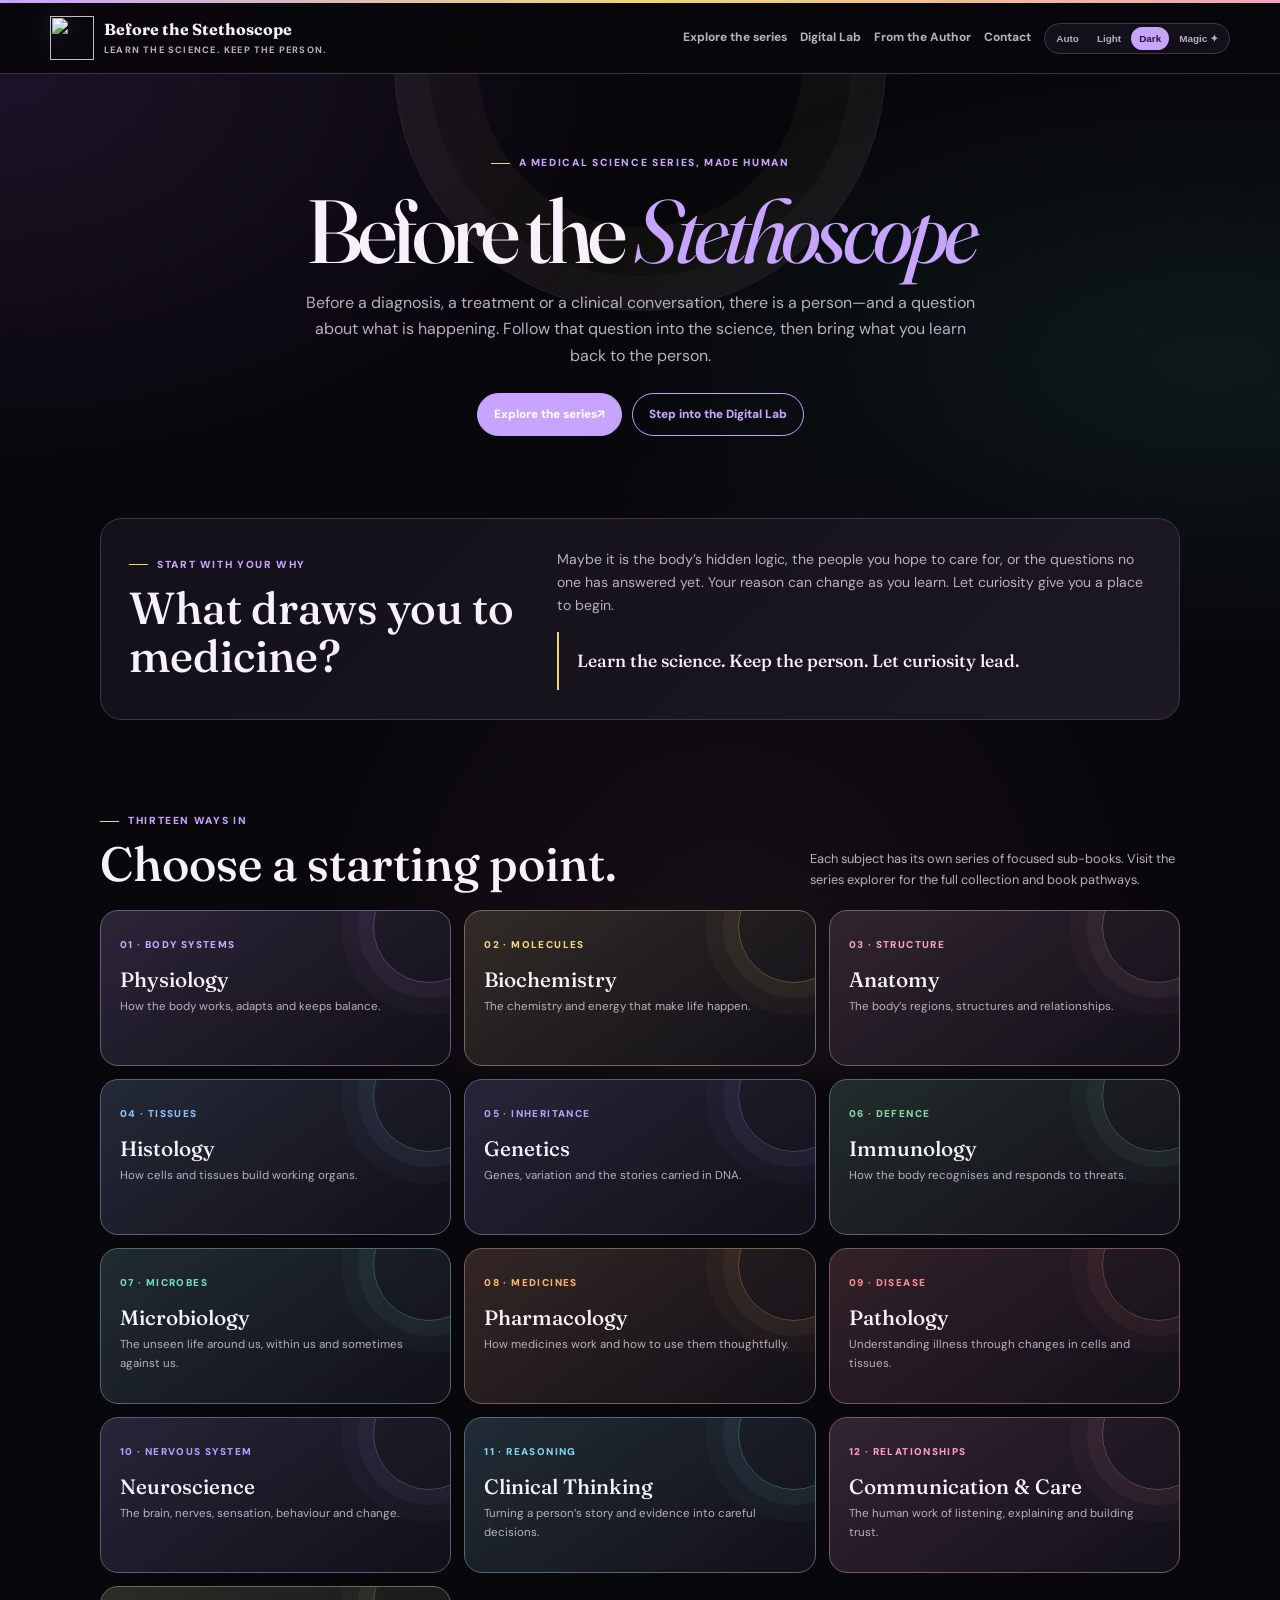
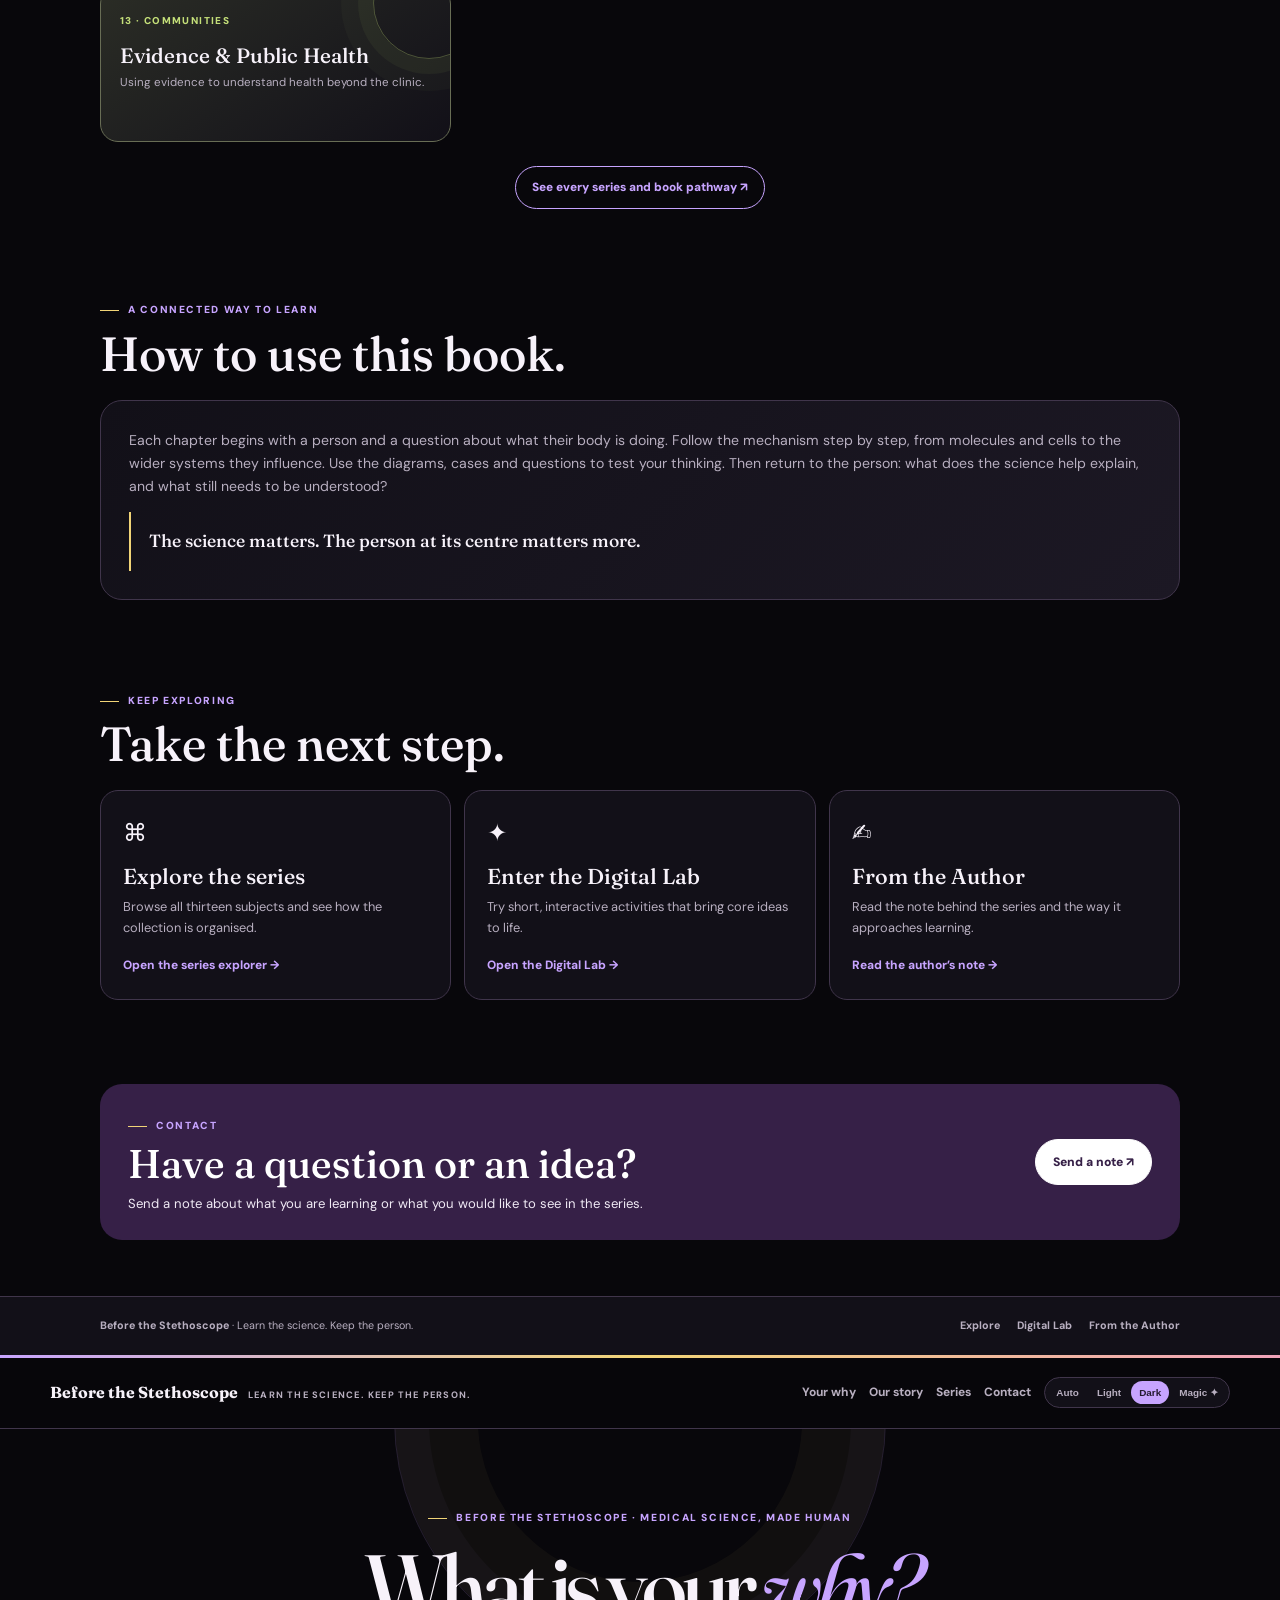
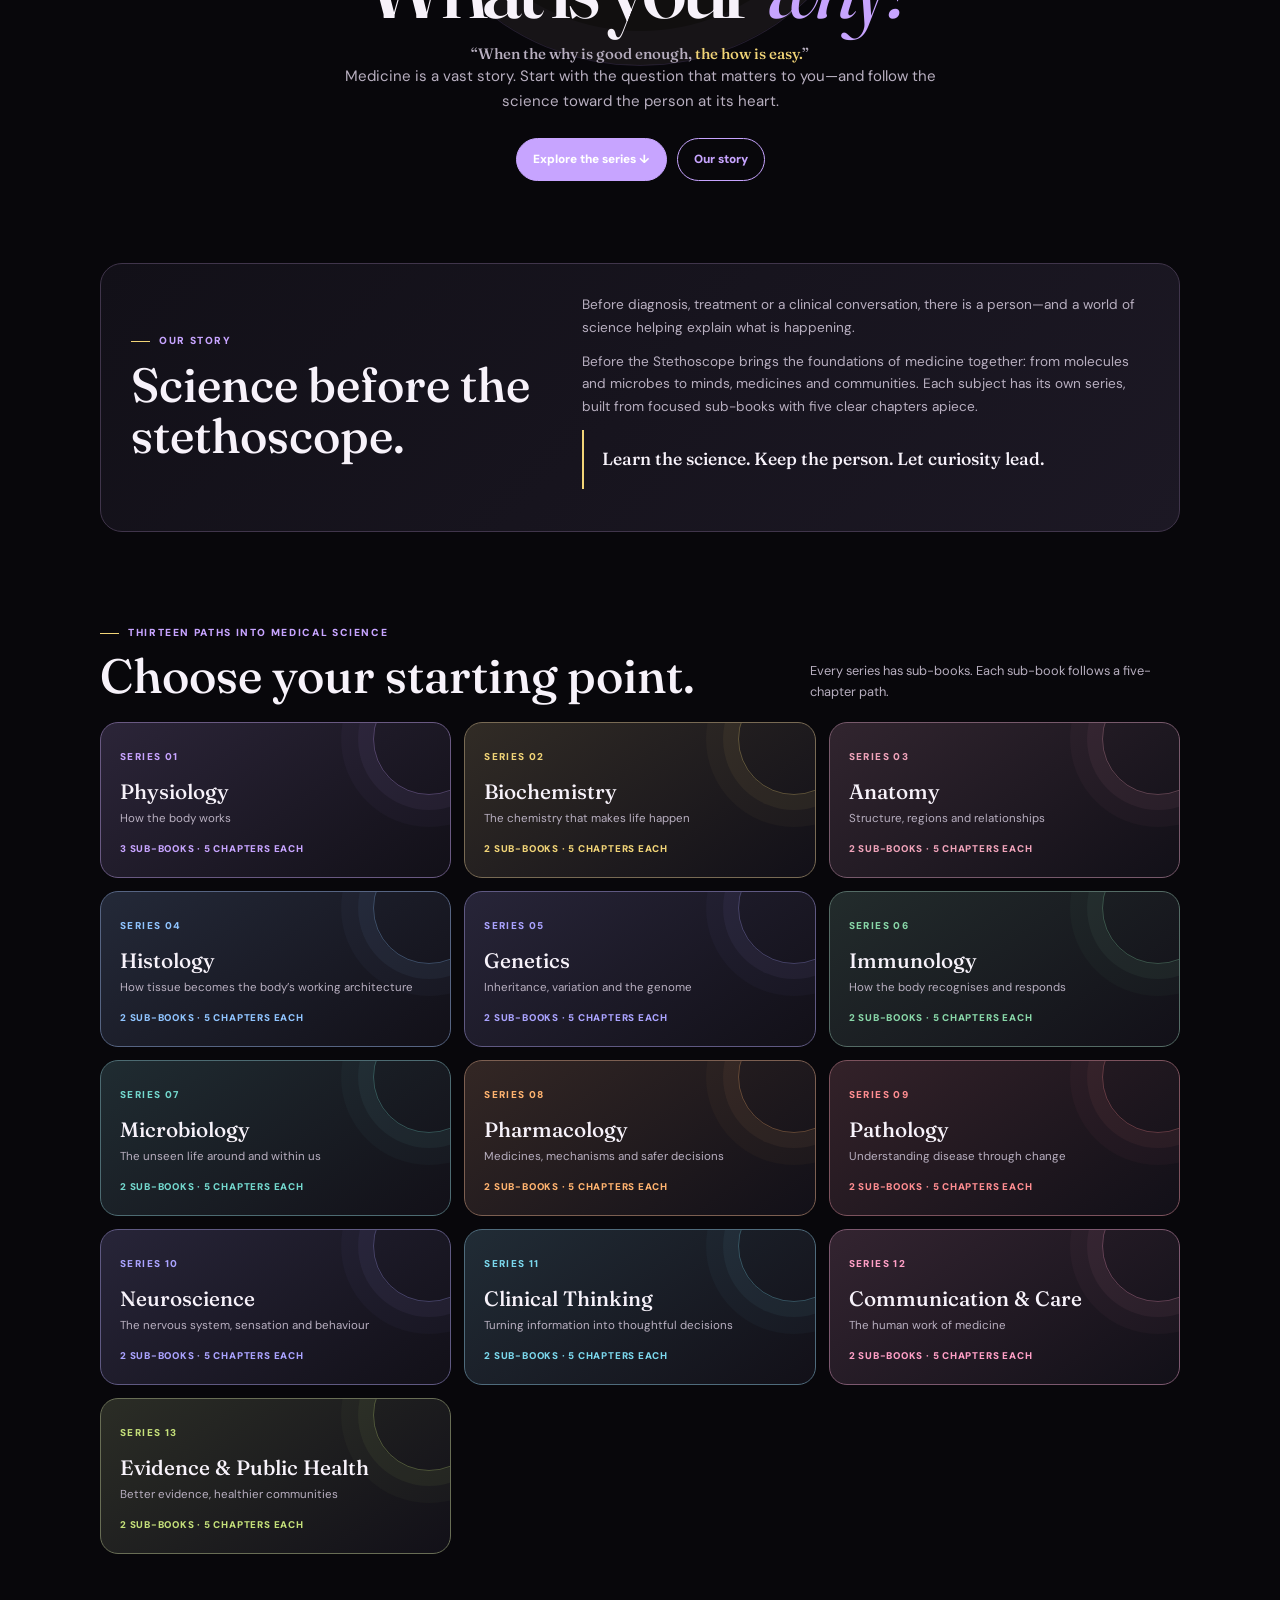
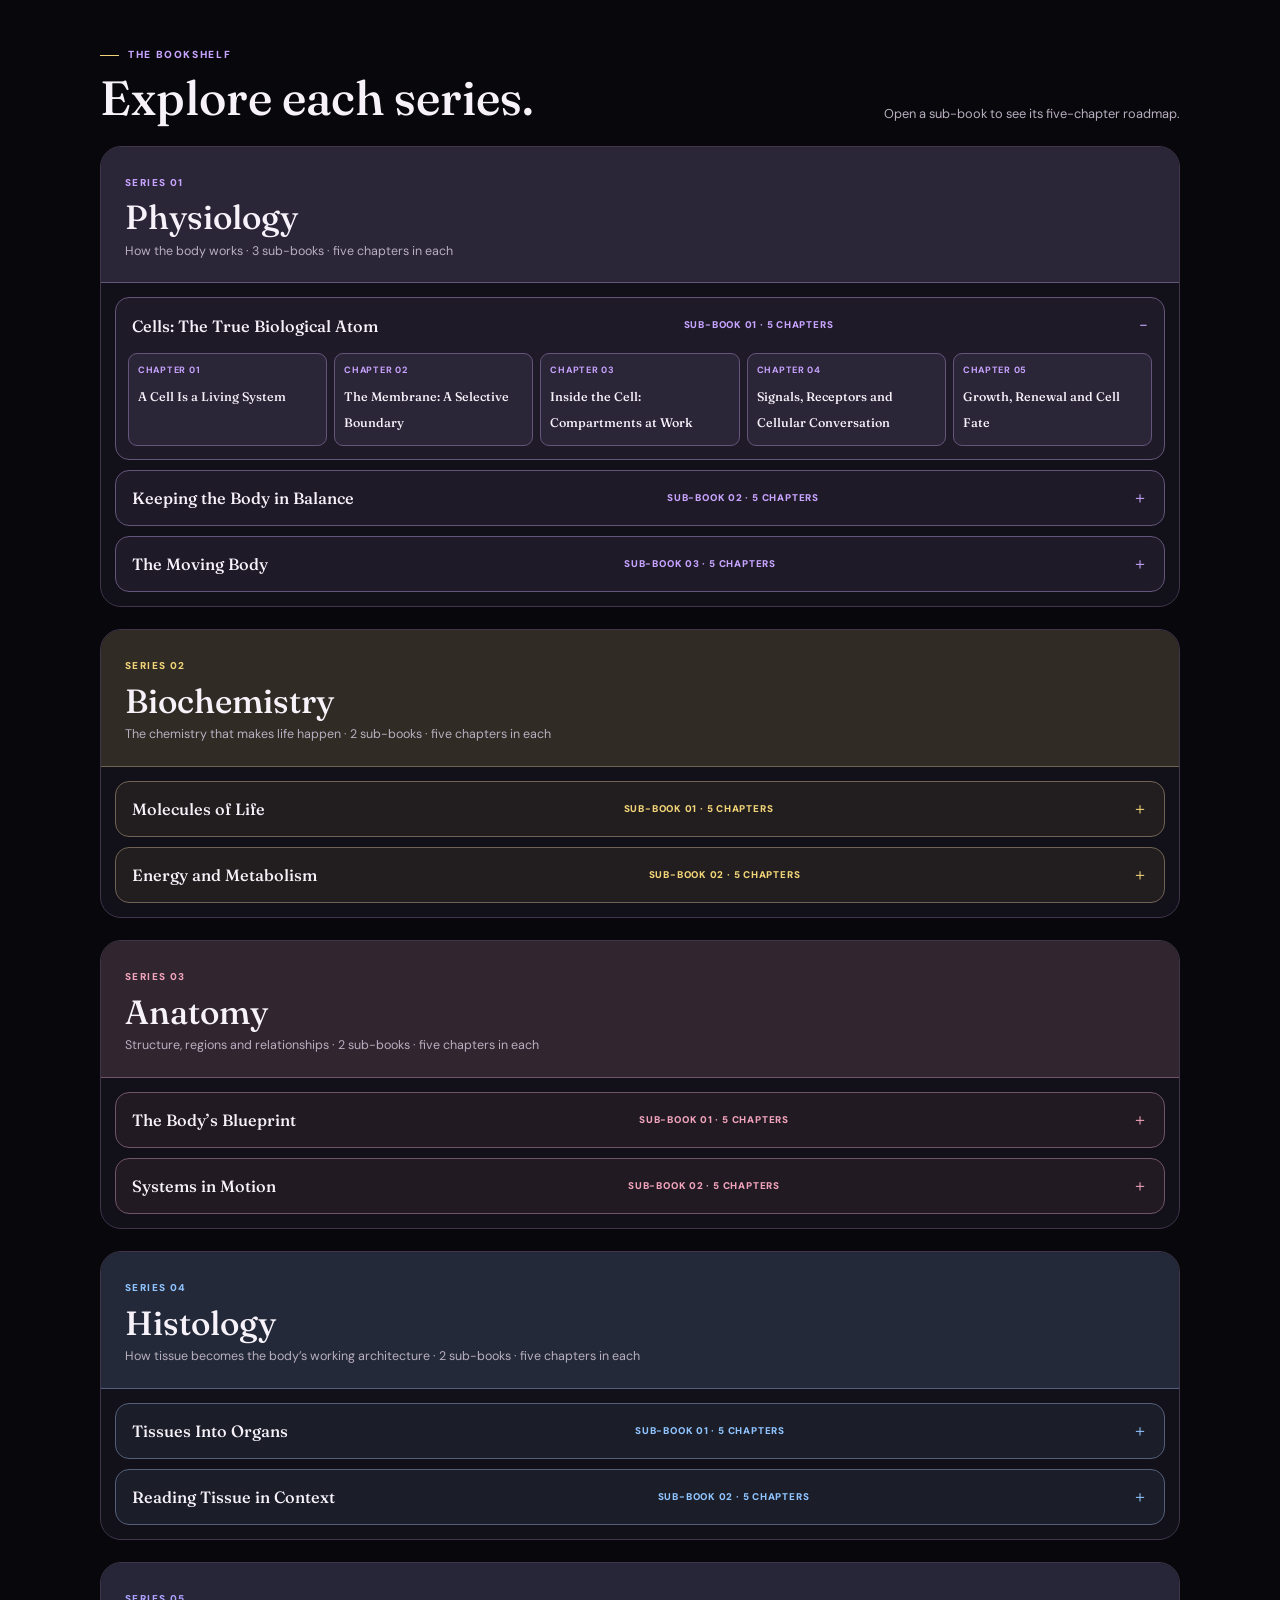
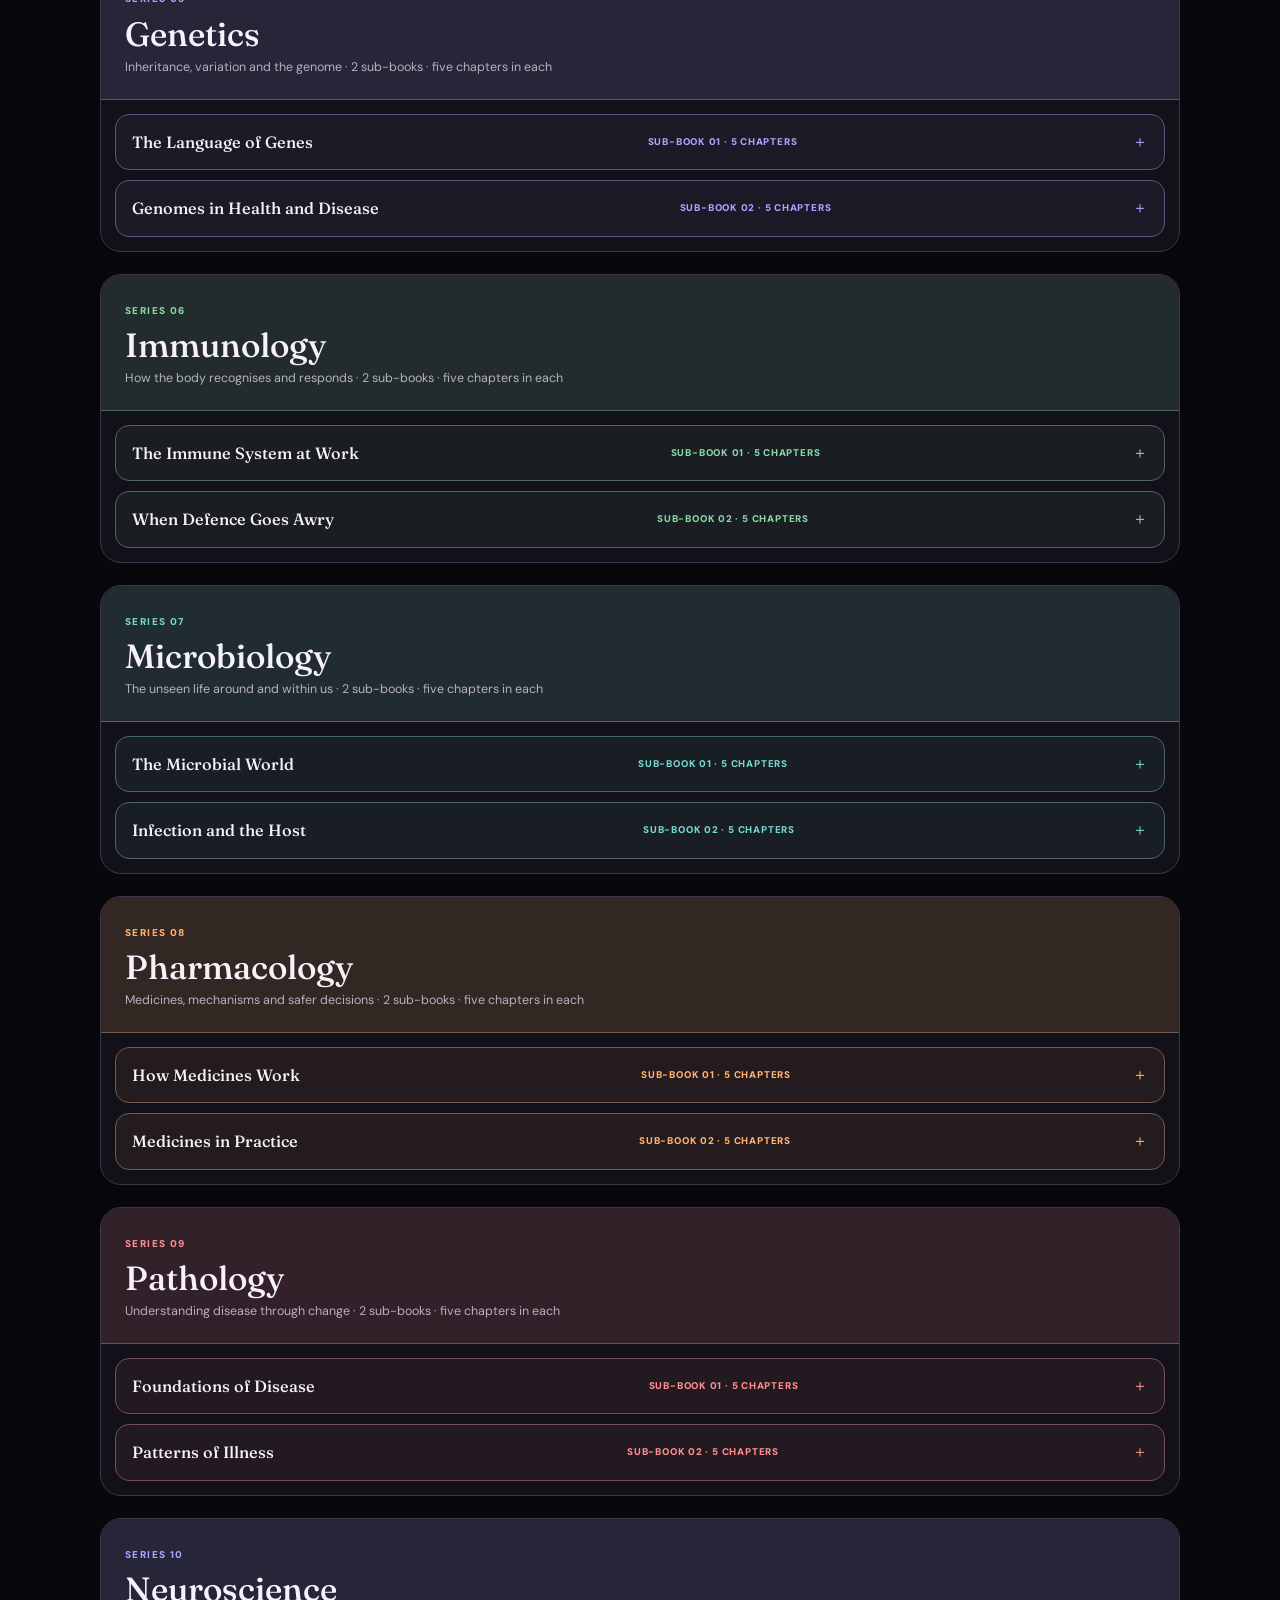
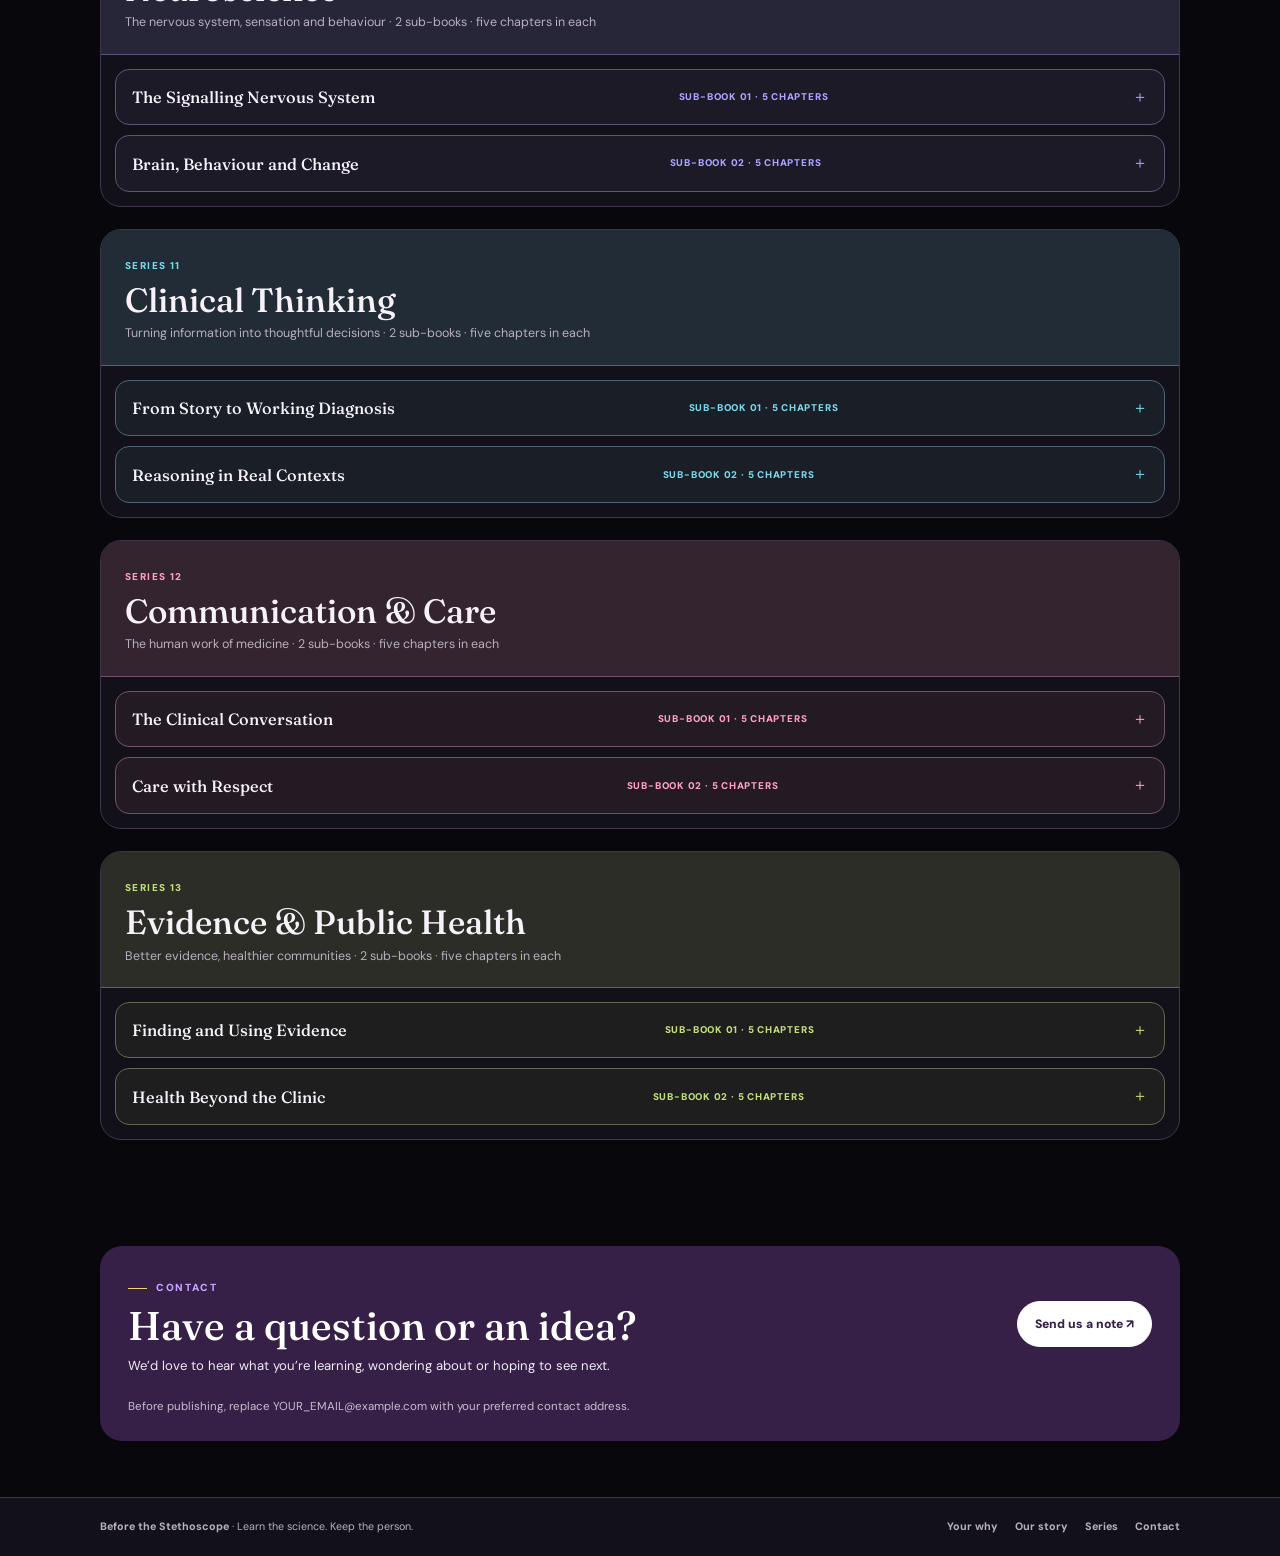
==== commit 5bc1a550: "Add favicon and update site header with logo Added a favicon and updated the header with an image lo" ====
--- a/index.html
+++ b/index.html
@@ -3,6 +3,7 @@
 <head>
   <meta charset="utf-8">
   <meta name="viewport" content="width=device-width,initial-scale=1">
+  <link rel="icon" type="image/png" href="before-the-stethoscope-transparent.png">
   <meta name="theme-color" content="#09070d">
   <meta name="description" content="Before the Stethoscope is a human-centred series exploring the science behind medicine, one person and one question at a time.">
   <title>Before the Stethoscope — Learn the science. Keep the person.</title>
@@ -16,10 +17,17 @@
 
 <header class="site-header">
   <nav class="nav" aria-label="Main navigation">
-    <a class="brand" href="index.html">
-      Before the Stethoscope
-      <small>Learn the science. Keep the person.</small>
-    </a>
+   <a class="brand" href="index.html" aria-label="Before the Stethoscope home">
+  <img
+    class="brand-logo"
+    src="before-the-stethoscope-transparent.png"
+    alt=""
+  >
+  <span class="brand-copy">
+    Before the Stethoscope
+    <small>Learn the science. Keep the person.</small>
+  </span>
+</a>
     <div class="nav-tools">
       <a href="explore.html">Explore the series</a>
       <a href="digital-lab.html">Digital Lab</a>
--- a/style.css
+++ b/style.css
@@ -0,0 +1,360 @@
+@import url('https://fonts.googleapis.com/css2?family=DM+Sans:wght@400;500;600;700;800&family=Fraunces:opsz,wght@9..144,400;9..144,500;9..144,600&display=swap');
+
+:root {
+  color-scheme: dark;
+  --bg: #09070d;
+  --paper: #14111b;
+  --soft: #211a2a;
+  --ink: #f8f3fb;
+  --muted: #c0b5c8;
+  --violet: #c9a8ff;
+  --gold: #f3d77b;
+  --rose: #f1a6bf;
+  --line: #45394f;
+  --serif: Fraunces, Georgia, serif;
+  --sans: 'DM Sans', system-ui, sans-serif;
+}
+
+:root[data-theme="light"] {
+  color-scheme: light;
+  --bg: #f8f5f1;
+  --paper: #fffdf9;
+  --soft: #f0eaf4;
+  --ink: #292435;
+  --muted: #6d6676;
+  --violet: #684b91;
+  --gold: #aa812d;
+  --rose: #b85e7b;
+  --line: #e3dce7;
+}
+
+:root[data-theme="magic"] {
+  --bg: #09060e;
+  --paper: #130d1b;
+  --soft: #20142d;
+  --ink: #fff8ff;
+  --muted: #d0c1df;
+  --violet: #d3adff;
+  --gold: #ffe17d;
+  --rose: #f6a0c3;
+  --line: #52396b;
+}
+
+* { box-sizing: border-box; }
+html { scroll-behavior: smooth; scroll-padding-top: 90px; }
+
+body {
+  margin: 0;
+  background: var(--bg);
+  color: var(--ink);
+  font: 16px/1.65 var(--sans);
+}
+
+body:before {
+  content: '';
+  position: fixed;
+  inset: -20%;
+  z-index: -1;
+  pointer-events: none;
+  background:
+    radial-gradient(ellipse at 12% 18%, #8856c42b, transparent 30%),
+    radial-gradient(ellipse at 84% 43%, #42a99b1c, transparent 32%),
+    radial-gradient(ellipse at 55% 92%, #d47b9d14, transparent 34%);
+  animation: drift 24s ease-in-out infinite alternate;
+}
+
+:root[data-theme="magic"] body:before {
+  background:
+    radial-gradient(ellipse at 12% 18%, #b45cff55, transparent 34%),
+    radial-gradient(ellipse at 84% 43%, #42e8cf30, transparent 34%),
+    radial-gradient(ellipse at 55% 92%, #ff78cc2b, transparent 38%);
+}
+
+@keyframes drift {
+  to { transform: translate(1.5%, -1%) scale(1.06); filter: hue-rotate(22deg); }
+}
+
+a { color: inherit; }
+a:focus-visible, button:focus-visible { outline: 3px solid var(--rose); outline-offset: 3px; }
+.skip { position: absolute; left: -999px; top: 10px; z-index: 10; padding: 10px; background: var(--paper); }
+.skip:focus { left: 10px; }
+.wrap { width: min(1100px, calc(100% - 36px)); margin: auto; }
+.topline { height: 3px; background: linear-gradient(90deg, var(--violet), var(--gold), var(--rose)); }
+
+.site-header {
+  position: sticky;
+  top: 0;
+  z-index: 5;
+  background: color-mix(in srgb, var(--bg) 92%, transparent);
+  backdrop-filter: blur(16px);
+  border-bottom: 1px solid var(--line);
+}
+
+.nav {
+  width: min(1200px, calc(100% - 36px));
+  min-height: 72px;
+  margin: auto;
+  display: flex;
+  justify-content: space-between;
+  align-items: center;
+  gap: 18px;
+}
+
+.brand { text-decoration: none; font: 600 1rem/1.2 var(--serif); }
+.brand small {
+  display: block;
+  margin-top: 4px;
+  color: var(--muted);
+  font: 750 .58rem var(--sans);
+  letter-spacing: .13em;
+  text-transform: uppercase;
+}
+
+.nav-tools { display: flex; align-items: center; gap: 16px; }
+.nav-tools > a { color: var(--muted); font-size: .75rem; font-weight: 750; text-decoration: none; }
+.nav-tools > a:hover, .nav-tools > a[aria-current="page"] { color: var(--violet); }
+
+.theme-picker {
+  display: flex;
+  gap: 3px;
+  padding: 3px;
+  border: 1px solid var(--line);
+  border-radius: 99px;
+  background: var(--paper);
+}
+
+.theme-picker button {
+  border: 0;
+  border-radius: 99px;
+  background: transparent;
+  padding: 6px 9px;
+  color: var(--muted);
+  font-size: .62rem;
+  font-weight: 800;
+  cursor: pointer;
+}
+
+.theme-picker button[aria-pressed="true"] { background: var(--violet); color: #241a31; }
+
+.eyebrow {
+  display: inline-flex;
+  align-items: center;
+  gap: 9px;
+  color: var(--violet);
+  font-size: .65rem;
+  font-weight: 850;
+  letter-spacing: .16em;
+  text-transform: uppercase;
+}
+
+.eyebrow:before { content: ''; width: 19px; height: 1px; background: var(--gold); }
+h1, h2, h3, p { margin-top: 0; }
+
+.hero { position: relative; overflow: hidden; padding: 78px 0 58px; text-align: center; }
+.hero:before {
+  content: '';
+  position: absolute;
+  left: 50%;
+  top: -260px;
+  width: 500px;
+  height: 500px;
+  transform: translateX(-50%);
+  border: 1px solid #c7a4ff26;
+  border-radius: 50%;
+  box-shadow: inset 0 0 0 35px #c7a4ff08, inset 0 0 0 84px #f1d4770a;
+  pointer-events: none;
+}
+.hero-content { position: relative; max-width: 820px; margin: auto; }
+.hero h1 { margin: 14px 0; font: 500 clamp(3rem, 8vw, 6.3rem)/.99 var(--serif); letter-spacing: -.055em; }
+.hero h1 em { color: var(--violet); font-weight: 400; }
+.hero .lead { max-width: 670px; margin: 0 auto; color: var(--muted); font-size: 1rem; }
+
+.actions { display: flex; justify-content: center; flex-wrap: wrap; gap: 11px; margin-top: 26px; }
+.button {
+  display: inline-flex;
+  align-items: center;
+  justify-content: center;
+  padding: 12px 18px;
+  border: 1px solid var(--violet);
+  border-radius: 99px;
+  background: var(--violet);
+  color: #21162c;
+  text-decoration: none;
+  font-size: .76rem;
+  font-weight: 850;
+  transition: transform .2s, box-shadow .2s;
+}
+.button:hover { transform: translateY(-2px); box-shadow: 0 8px 25px #a875e638; }
+.button.outline { background: transparent; color: var(--violet); }
+
+.section { padding: 34px 0 52px; scroll-margin-top: 90px; }
+.heading { display: flex; align-items: end; justify-content: space-between; gap: 20px; margin-bottom: 20px; }
+.heading h2 { margin: 8px 0 0; font: 500 clamp(2rem, 4vw, 3rem)/1.08 var(--serif); }
+.heading > p { max-width: 420px; margin: 0; color: var(--muted); font-size: .82rem; }
+
+.panel {
+  padding: 28px;
+  border: 1px solid var(--line);
+  border-radius: 22px;
+  background: linear-gradient(135deg, var(--paper), var(--soft));
+}
+.split { display: grid; grid-template-columns: .8fr 1.2fr; gap: 32px; align-items: center; }
+.panel h2 { margin: 10px 0; font: 500 clamp(1.9rem, 4vw, 2.8rem)/1.08 var(--serif); }
+.panel p { color: var(--muted); font-size: .88rem; }
+.panel p:last-child { margin-bottom: 0; }
+.quote { padding: 14px 17px; border-left: 2px solid var(--gold); color: var(--ink) !important; font: 500 1.1rem/1.5 var(--serif) !important; }
+
+.grid { display: grid; grid-template-columns: repeat(3, 1fr); gap: 13px; }
+.card {
+  position: relative;
+  min-height: 148px;
+  padding: 19px;
+  border: 1px solid color-mix(in srgb, var(--accent) 35%, var(--line));
+  border-radius: 18px;
+  background: linear-gradient(145deg, color-mix(in srgb, var(--accent) 13%, var(--paper)), var(--paper));
+  text-decoration: none;
+  overflow: hidden;
+  transition: transform .2s, border .2s;
+}
+.card:after {
+  content: '';
+  position: absolute;
+  width: 110px;
+  height: 110px;
+  right: -35px;
+  top: -40px;
+  border: 1px solid color-mix(in srgb, var(--accent) 30%, transparent);
+  border-radius: 50%;
+  box-shadow: 0 0 0 15px color-mix(in srgb, var(--accent) 5%, transparent), 0 0 0 32px color-mix(in srgb, var(--accent) 3%, transparent);
+}
+.card:hover { transform: translateY(-4px); border-color: var(--accent); }
+.card small { color: var(--accent); font-size: .61rem; font-weight: 850; letter-spacing: .14em; }
+.card h3 { position: relative; z-index: 1; margin: 11px 0 6px; font: 500 1.3rem/1.12 var(--serif); }
+.card p { position: relative; z-index: 1; margin: 0; color: var(--muted); font-size: .76rem; }
+
+.feature-grid { display: grid; grid-template-columns: repeat(3, 1fr); gap: 13px; }
+.feature { padding: 22px; border: 1px solid var(--line); border-radius: 18px; background: var(--paper); }
+.feature .symbol { font-size: 1.5rem; }
+.feature h3 { margin: 10px 0 6px; font: 500 1.35rem var(--serif); }
+.feature p { color: var(--muted); font-size: .8rem; }
+.feature a { color: var(--violet); font-size: .75rem; font-weight: 800; text-decoration: none; }
+
+.contact {
+  display: grid;
+  grid-template-columns: 1fr auto;
+  gap: 20px;
+  align-items: center;
+  padding: 26px 29px;
+  border-radius: 22px;
+  background: #39264c;
+  color: #fff;
+}
+.contact h2 { margin: 7px 0; font: 500 clamp(1.8rem, 3.5vw, 2.5rem)/1.1 var(--serif); }
+.contact p { margin: 0; color: #eee5f3; font-size: .84rem; }
+.contact a { padding: 12px 17px; border: 1px solid white; border-radius: 99px; background: white; color: #39264c; font-size: .76rem; font-weight: 850; text-decoration: none; white-space: nowrap; }
+
+.footer { padding: 20px 0; background: var(--paper); border-top: 1px solid var(--line); color: var(--muted); font-size: .68rem; }
+.footer-inner { display: flex; justify-content: space-between; gap: 15px; align-items: center; }
+.footer a { font-weight: 750; text-decoration: none; }
+.footer nav { display: flex; gap: 17px; }
+
+.page-intro { padding: 52px 0 30px; }
+.page-intro h1 { margin: 10px 0; font: 500 clamp(2.6rem, 6vw, 4.7rem)/1.02 var(--serif); letter-spacing: -.04em; }
+.page-intro p { max-width: 720px; color: var(--muted); }
+
+.series-list { display: grid; gap: 13px; }
+.series-row {
+  display: grid;
+  grid-template-columns: 65px 1fr;
+  gap: 18px;
+  padding: 22px;
+  border: 1px solid var(--line);
+  border-left: 3px solid var(--accent);
+  border-radius: 16px;
+  background: var(--paper);
+}
+.series-num { color: var(--accent); font: 500 1.55rem var(--serif); }
+.series-row h2 { margin: 0 0 5px; font: 500 1.55rem var(--serif); }
+.series-row p { margin: 0; color: var(--muted); font-size: .85rem; }
+.series-row .focus { margin-top: 10px; color: var(--accent); font-size: .68rem; font-weight: 800; letter-spacing: .06em; }
+
+.lab-grid { display: grid; grid-template-columns: repeat(2, 1fr); gap: 16px; }
+.lab-card { padding: 24px; border: 1px solid var(--line); border-radius: 20px; background: linear-gradient(145deg, var(--paper), var(--soft)); }
+.lab-card h2 { font: 500 1.65rem var(--serif); }
+.lab-card p { color: var(--muted); font-size: .86rem; }
+.lab-card label { display: block; margin: 18px 0 6px; font-size: .76rem; font-weight: 800; }
+.lab-card input[type="range"] { width: 100%; accent-color: var(--violet); }
+.readout { padding: 14px; border: 1px solid var(--line); border-radius: 12px; background: var(--bg); color: var(--violet); font-weight: 750; }
+.choice { display: flex; flex-wrap: wrap; gap: 8px; margin: 14px 0; }
+.choice button { padding: 9px 12px; border: 1px solid var(--line); border-radius: 99px; background: var(--paper); color: var(--ink); font: 700 .75rem var(--sans); cursor: pointer; }
+.choice button:hover { border-color: var(--violet); }
+.answer { min-height: 55px; margin-top: 12px; padding: 12px; border-left: 2px solid var(--gold); color: var(--muted); font-size: .82rem; }
+.note { font-size: .72rem !important; color: var(--muted); }
+
+@media (max-width: 850px) {
+  .grid { grid-template-columns: repeat(2, 1fr); }
+  .split { grid-template-columns: 1fr; gap: 10px; }
+  .nav-tools > a { display: none; }
+  .feature-grid { grid-template-columns: 1fr 1fr; }
+}
+
+@media (max-width: 600px) {
+  .nav { width: calc(100% - 24px); min-height: 64px; }
+  .nav-tools { gap: 5px; }
+  .theme-picker button { padding: 6px; }
+  .hero { padding-top: 52px; }
+  .grid, .feature-grid, .lab-grid { grid-template-columns: 1fr; }
+  .heading { display: block; }
+  .heading > p { margin-top: 9px; }
+  .panel { padding: 21px; }
+  .contact { grid-template-columns: 1fr; }
+  .contact a { justify-self: start; }
+  .footer-inner { display: block; }
+  .footer nav { margin-top: 10px; flex-wrap: wrap; }
+  .series-row { grid-template-columns: 43px 1fr; padding: 17px; }
+  .series-row h2 { font-size: 1.3rem; }
+}
+
+@media (prefers-reduced-motion: reduce) {
+  *, *:before, *:after { scroll-behavior: auto !important; animation: none !important; transition: none !important; }
+}
+.brand {
+  display: flex;
+  align-items: center;
+  gap: 10px;
+  text-decoration: none;
+}
+
+.brand-logo {
+  display: block;
+  width: 44px;
+  height: 44px;
+  object-fit: contain;
+  filter: drop-shadow(0 0 12px #b591e733);
+}
+
+.brand-copy {
+  display: block;
+}
+
+.footer-brand {
+  display: flex;
+  align-items: center;
+  gap: 9px;
+}
+
+.footer-brand img {
+  width: 36px;
+  height: 36px;
+  object-fit: contain;
+}
+
+.footer-brand span,
+.footer-brand small {
+  display: block;
+}
+
+.footer-brand small {
+  font-size: .61rem;
+  font-weight: 500;
+}
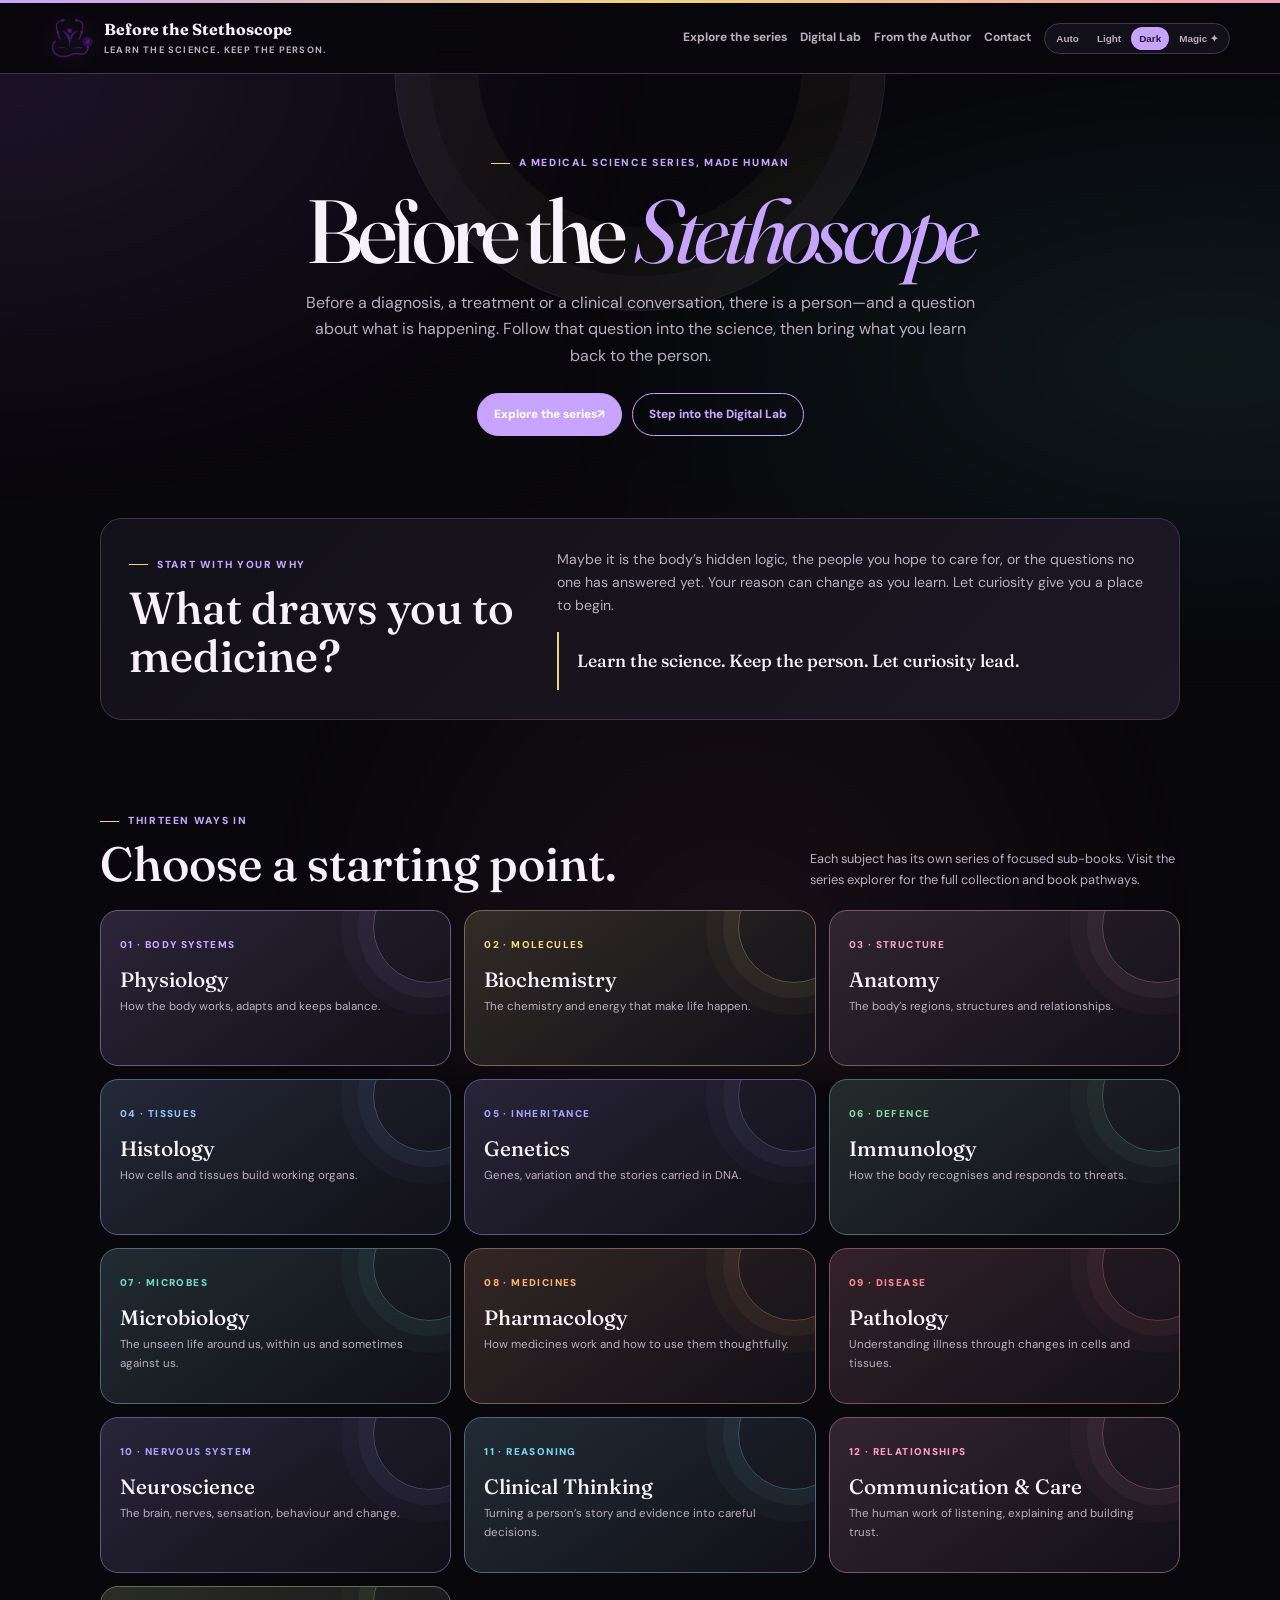
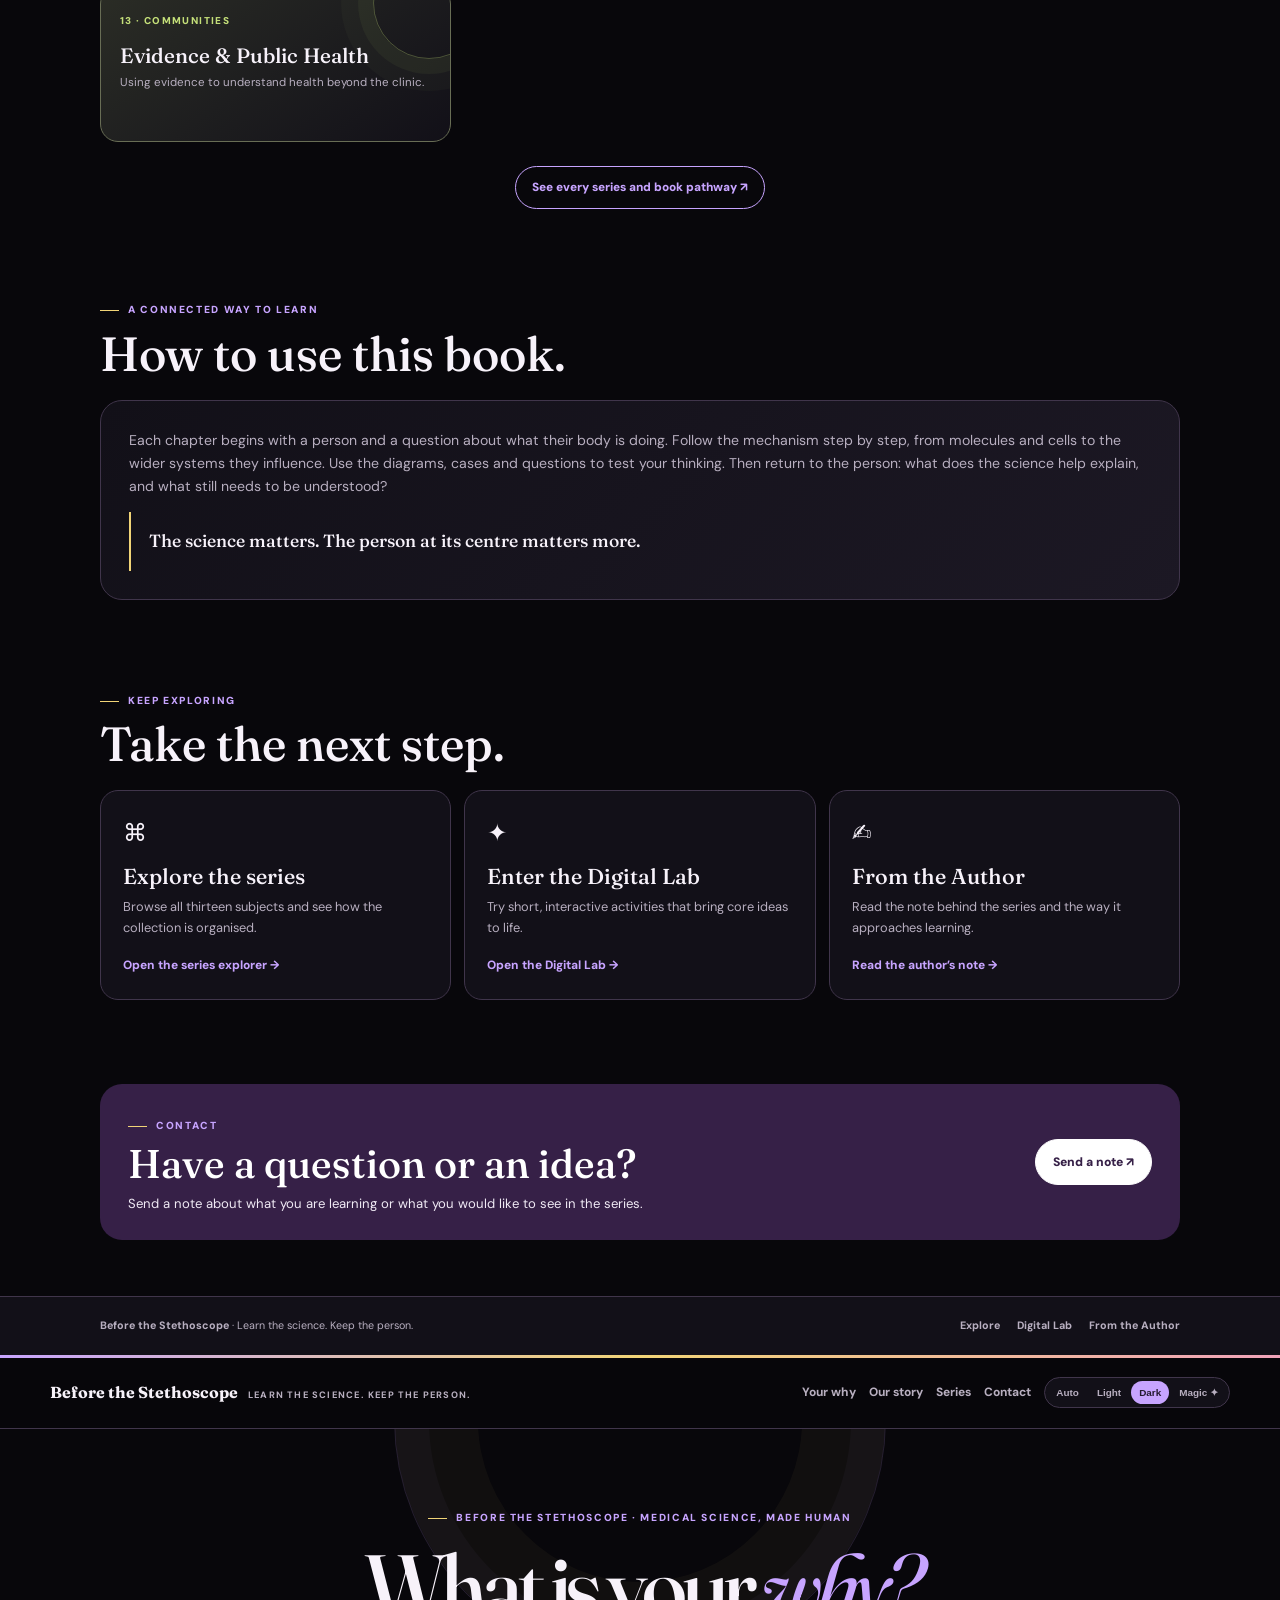
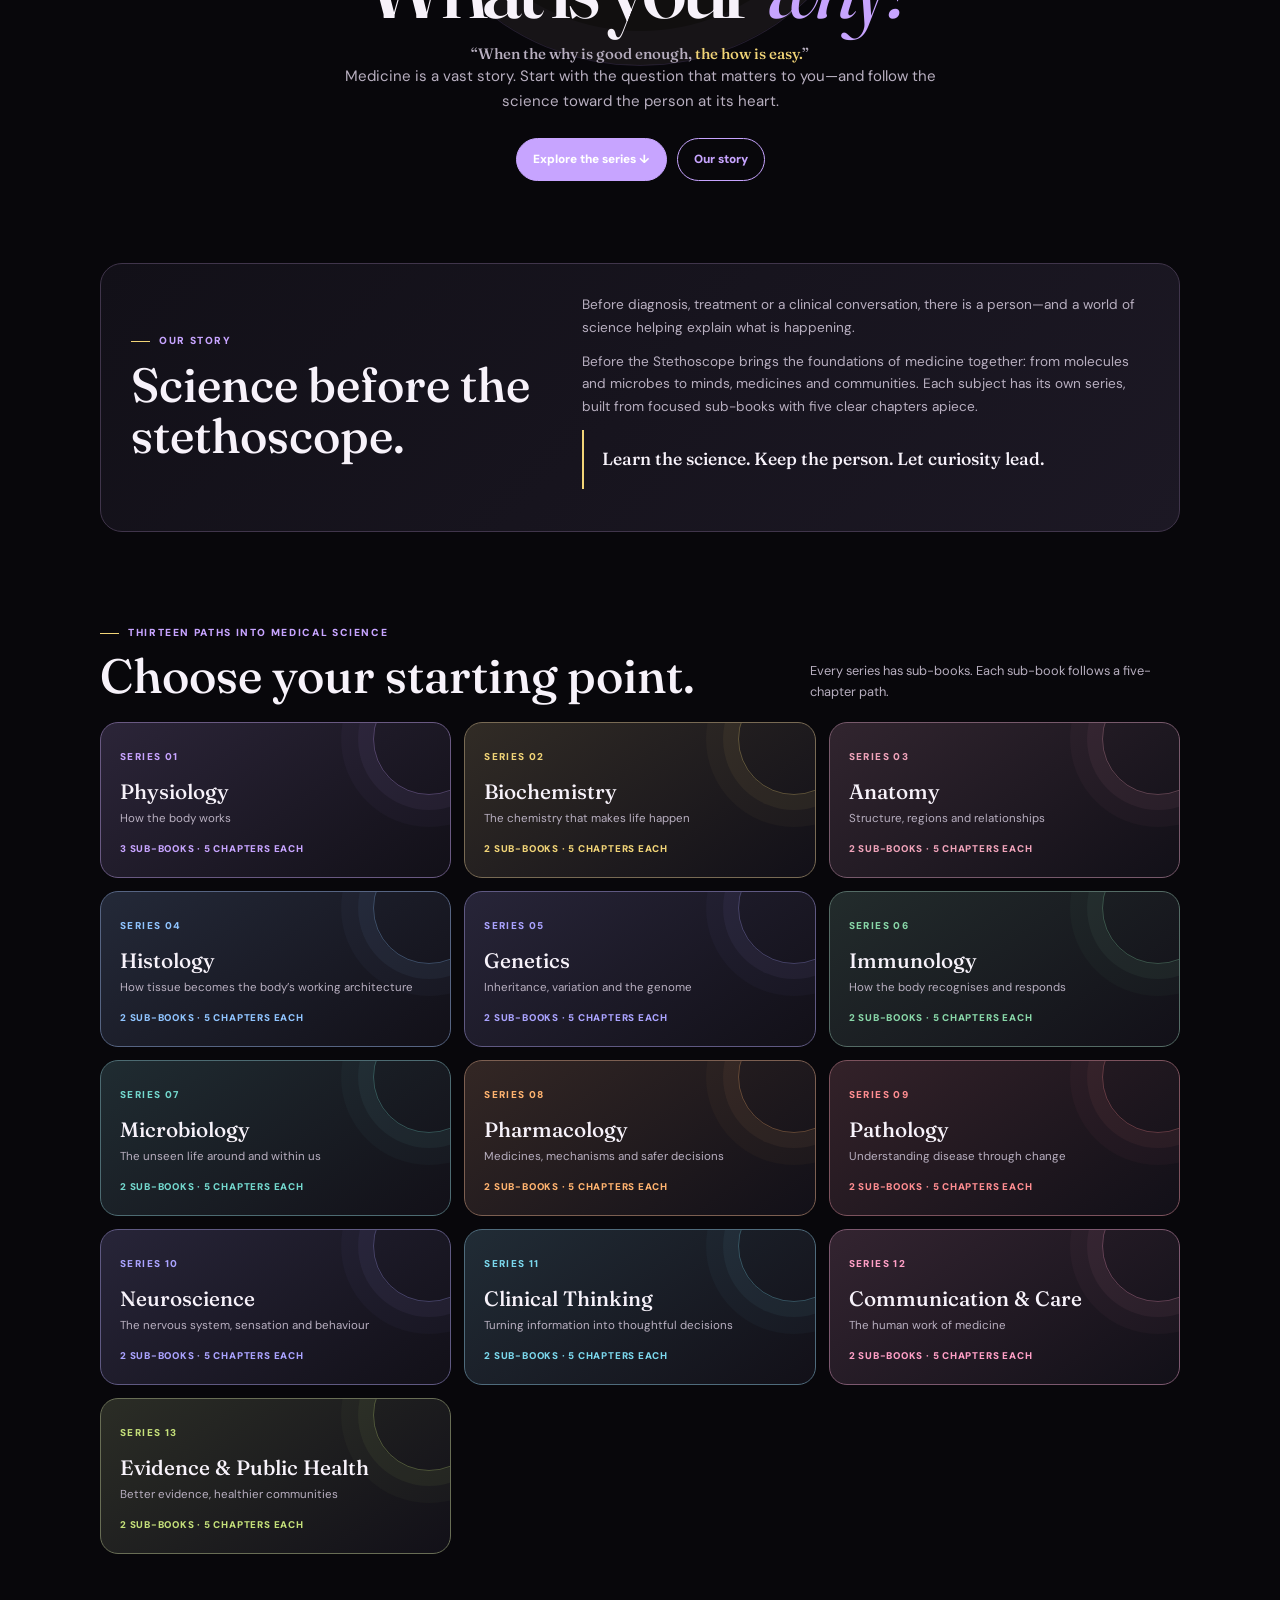
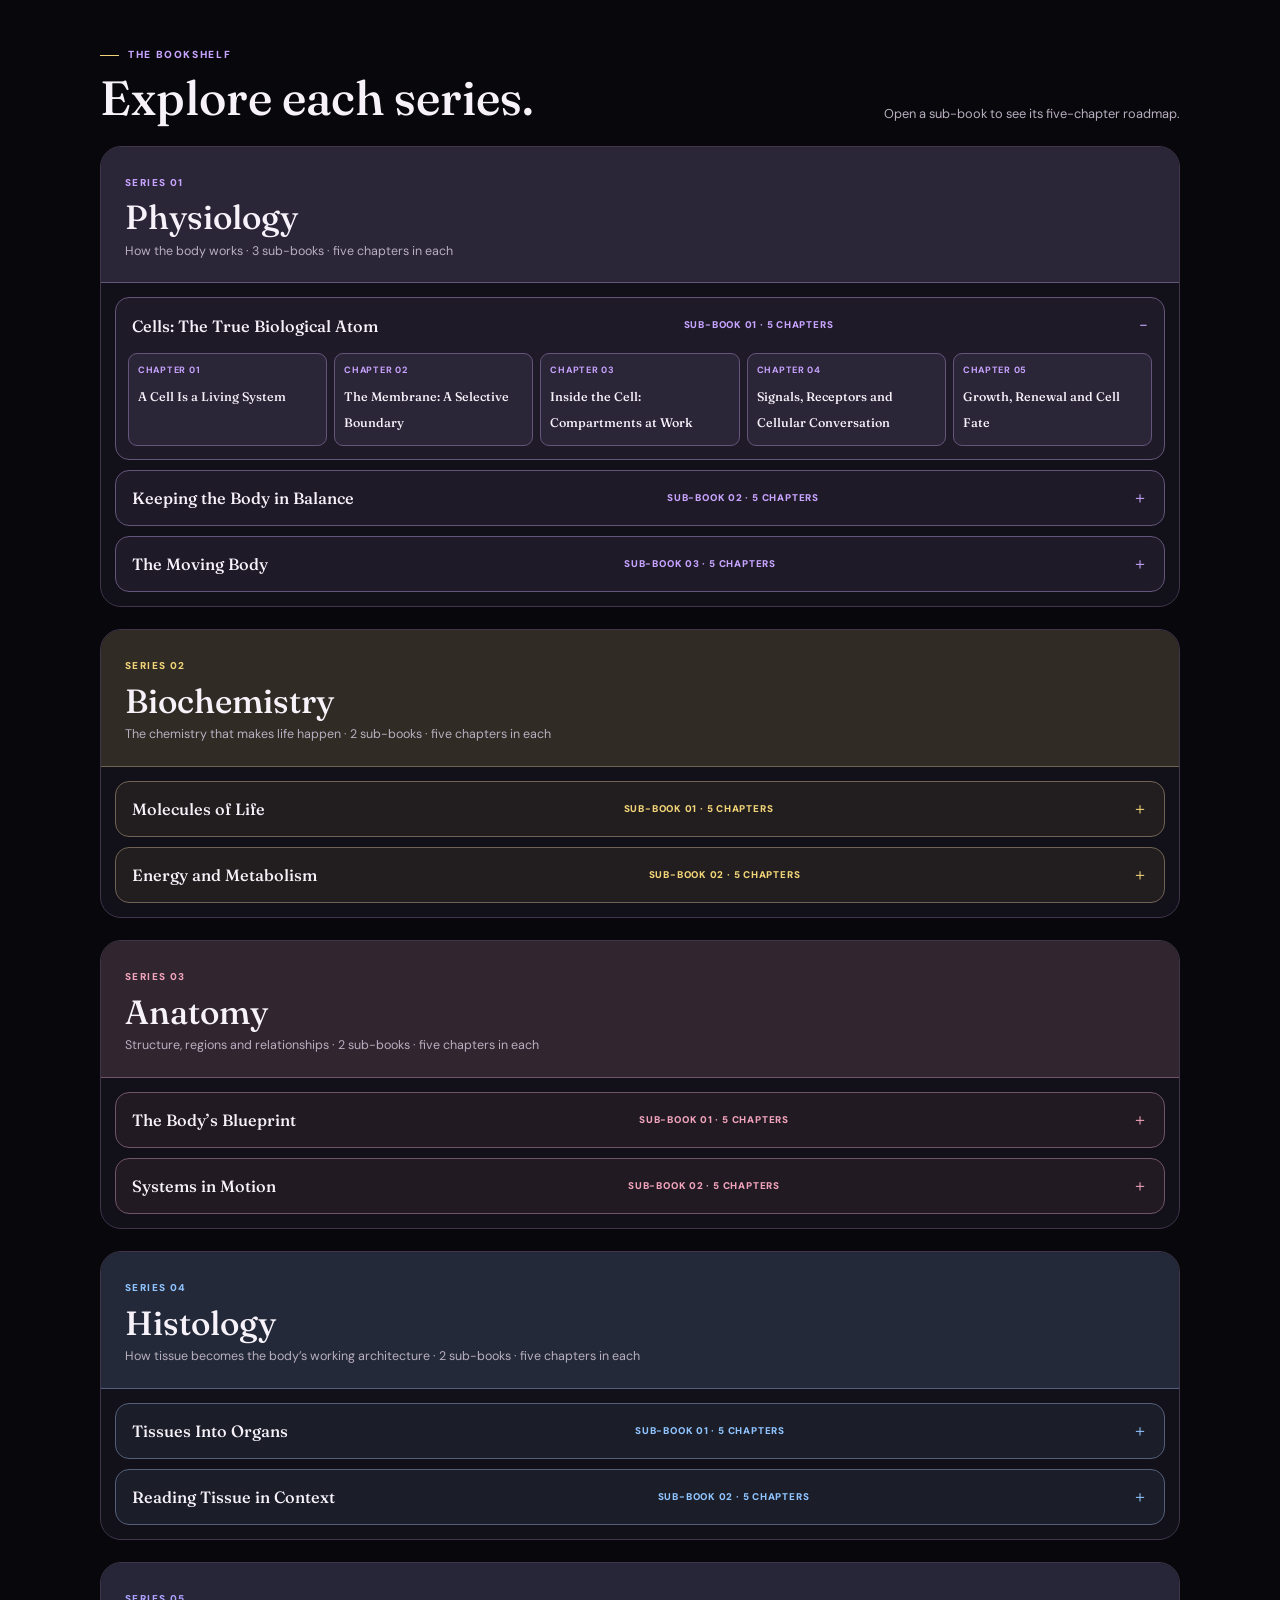
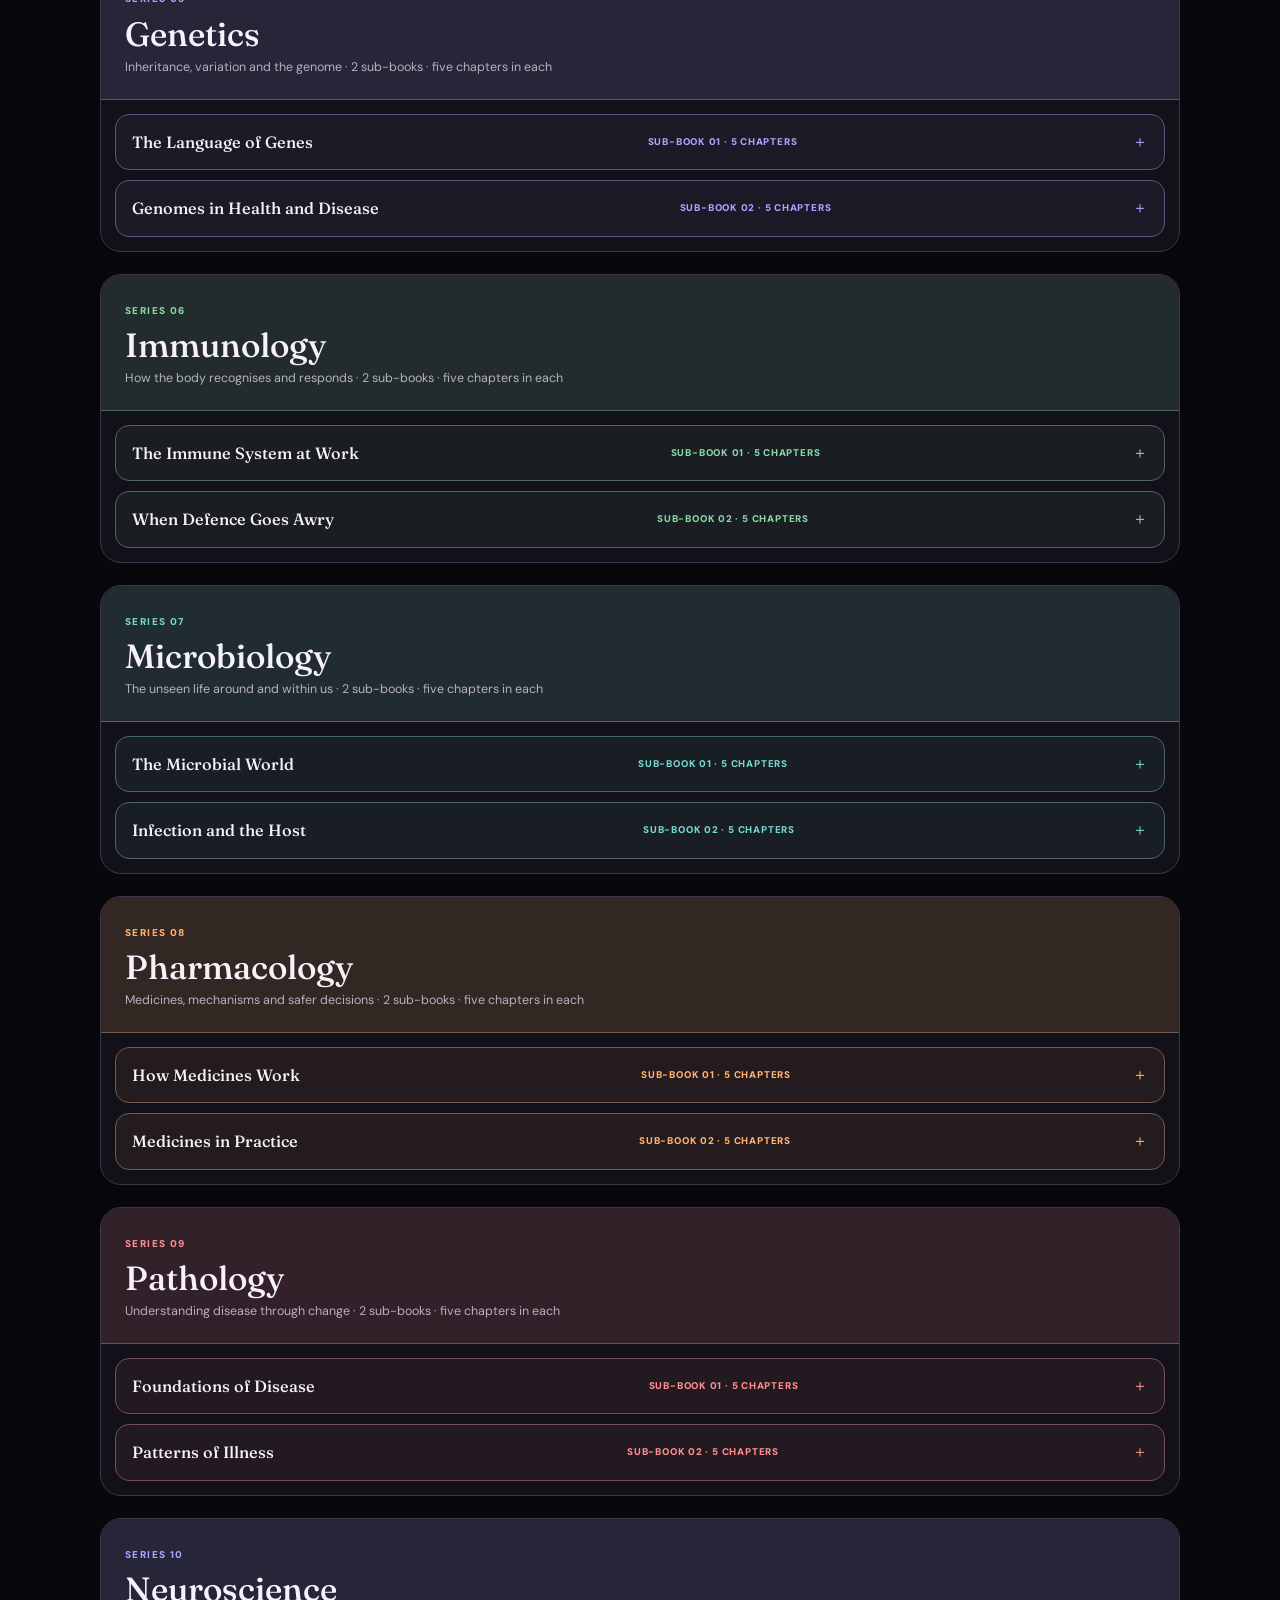
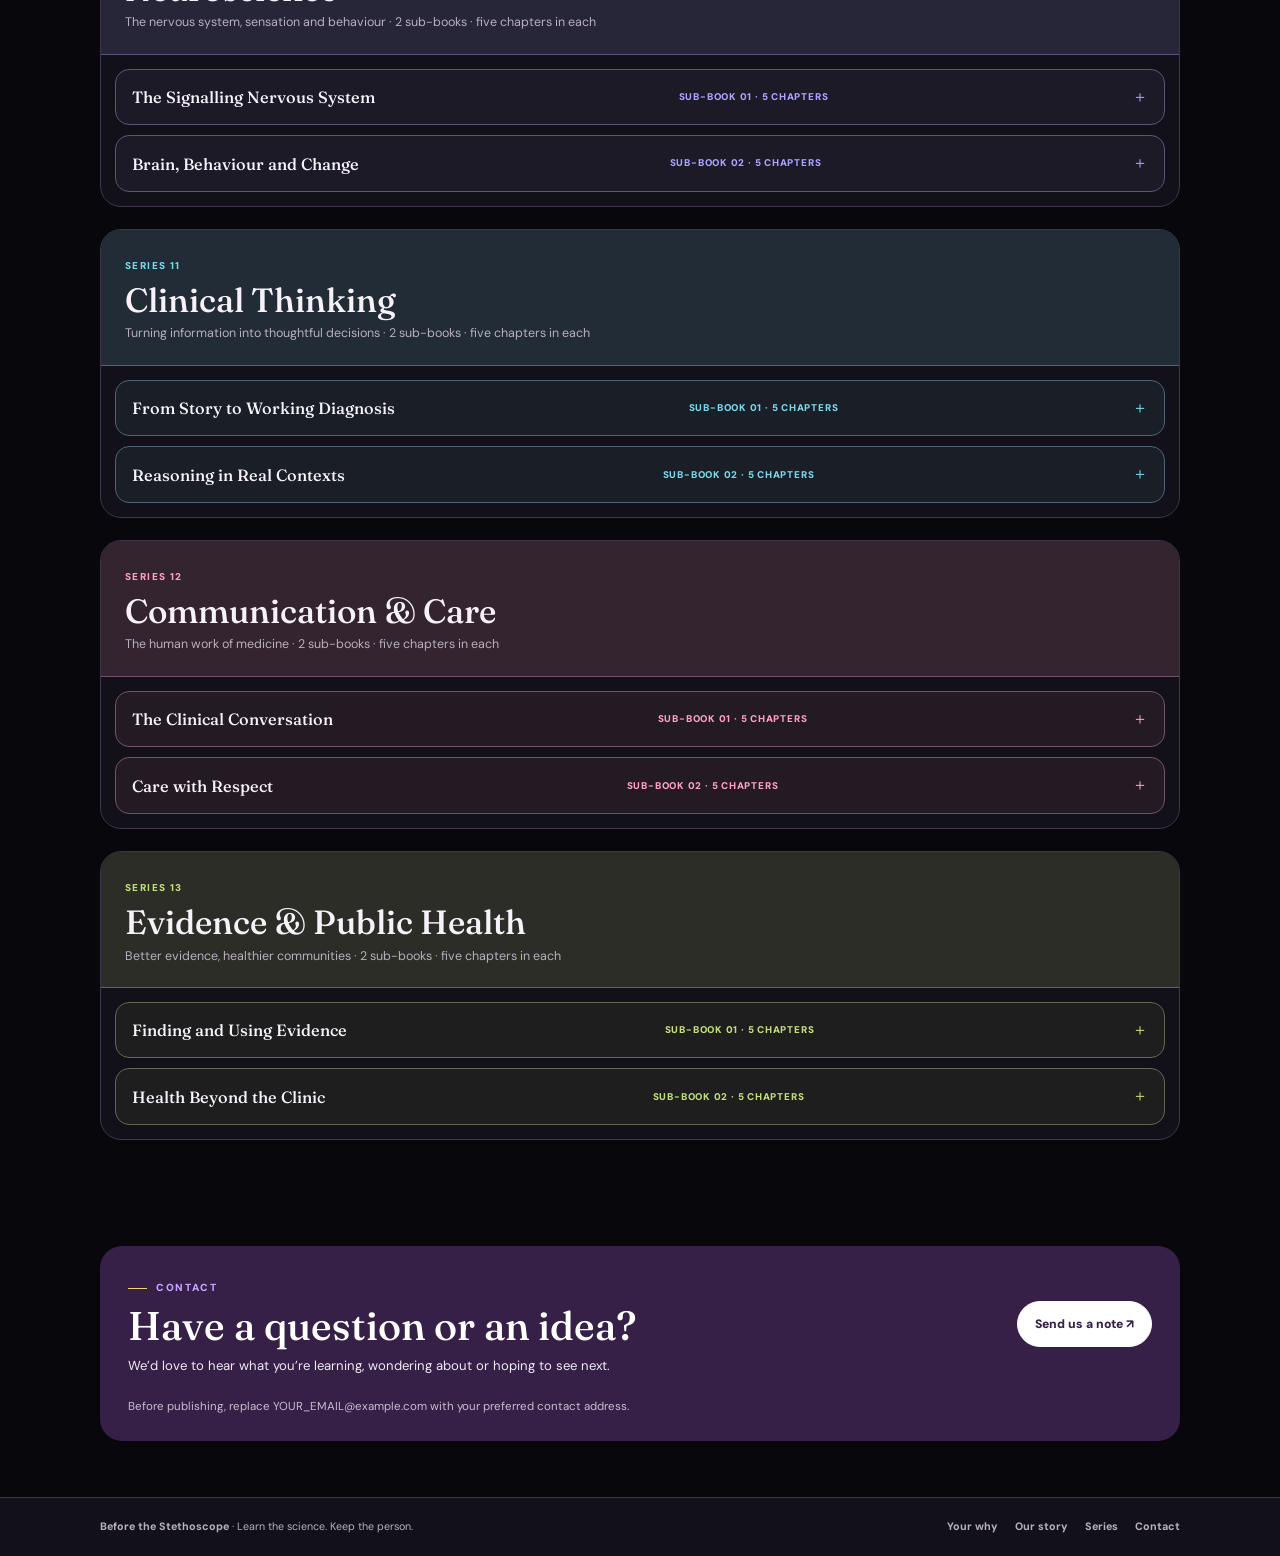
==== commit 2749d465: "Update index.html" ====
--- a/index.html
+++ b/index.html
@@ -3,7 +3,7 @@
 <head>
   <meta charset="utf-8">
   <meta name="viewport" content="width=device-width,initial-scale=1">
-  <link rel="icon" type="image/png" href="before-the-stethoscope-transparent.png">
+  <link rel="icon" type="image/png" href="images/before-the-stethoscope-transparent.png">
   <meta name="theme-color" content="#09070d">
   <meta name="description" content="Before the Stethoscope is a human-centred series exploring the science behind medicine, one person and one question at a time.">
   <title>Before the Stethoscope — Learn the science. Keep the person.</title>
@@ -20,7 +20,7 @@
    <a class="brand" href="index.html" aria-label="Before the Stethoscope home">
   <img
     class="brand-logo"
-    src="before-the-stethoscope-transparent.png"
+    src="images/before-the-stethoscope-transparent.png"
     alt=""
   >
   <span class="brand-copy">
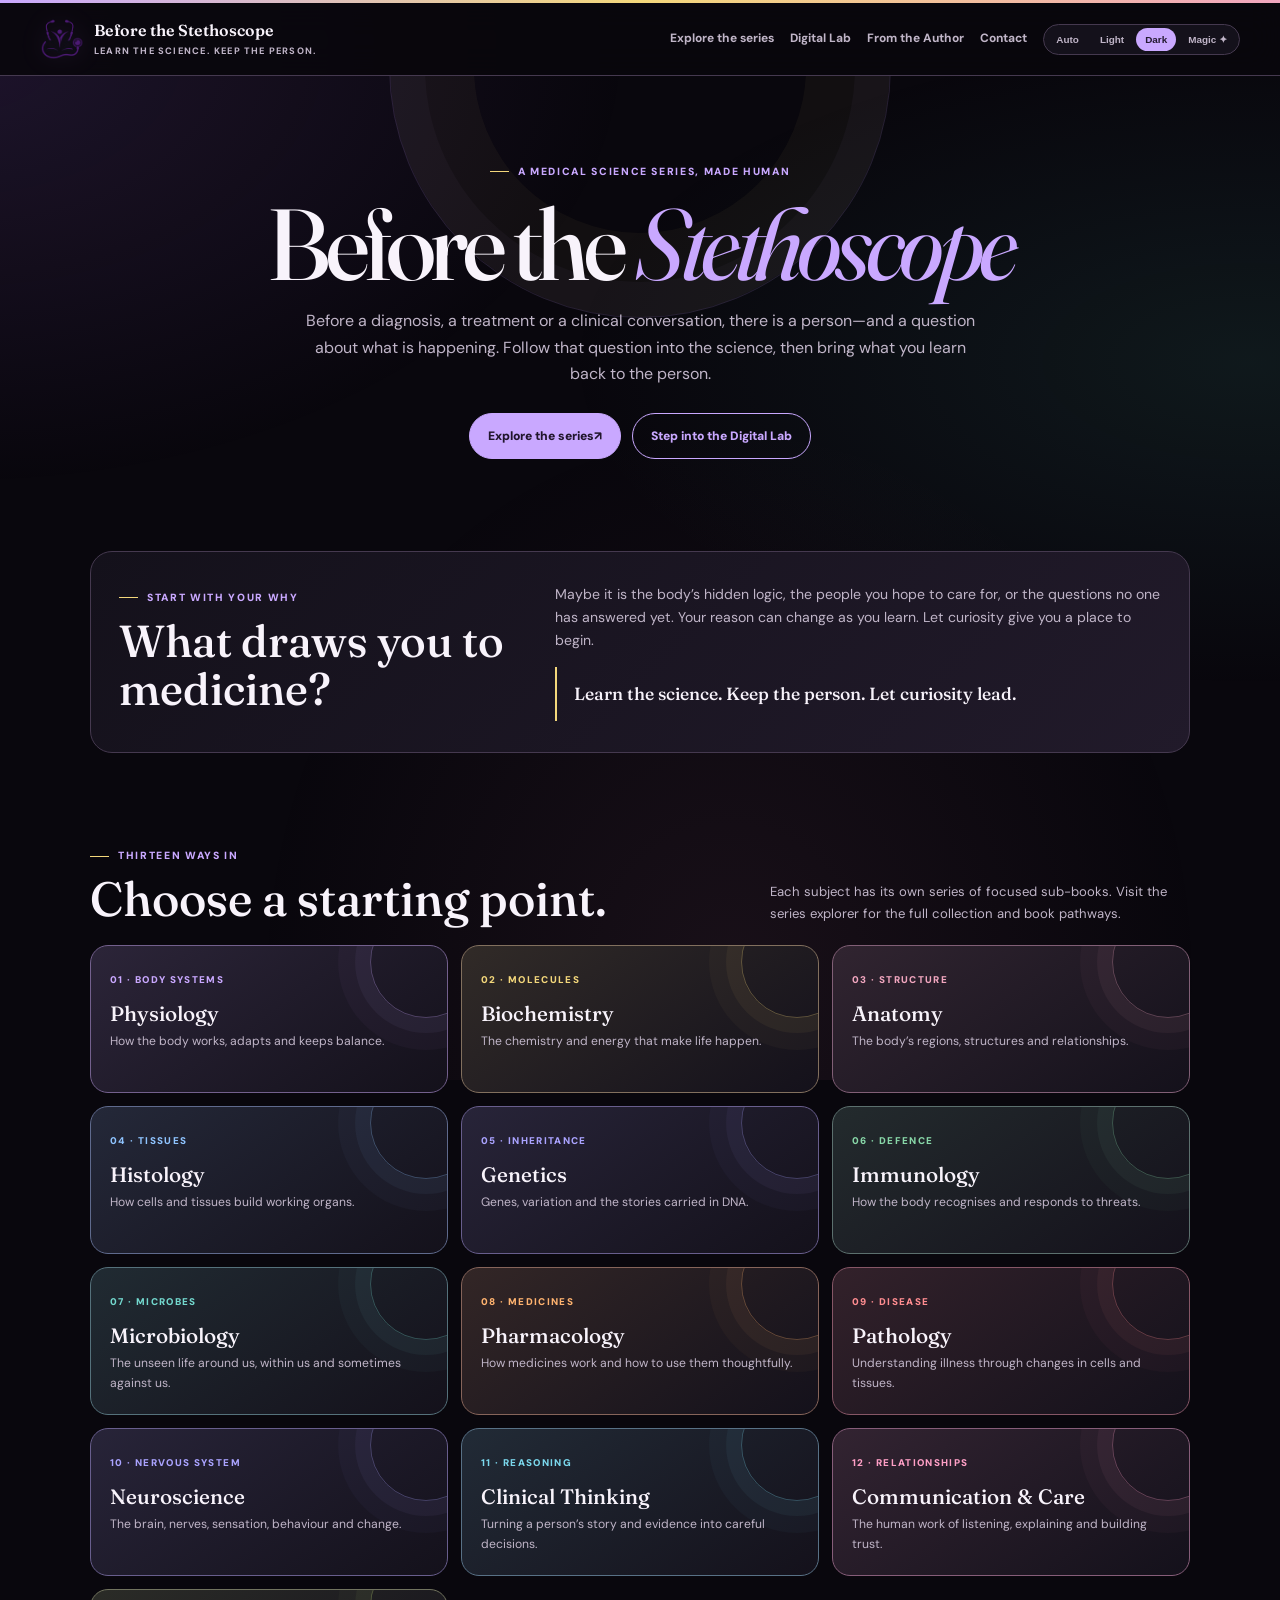
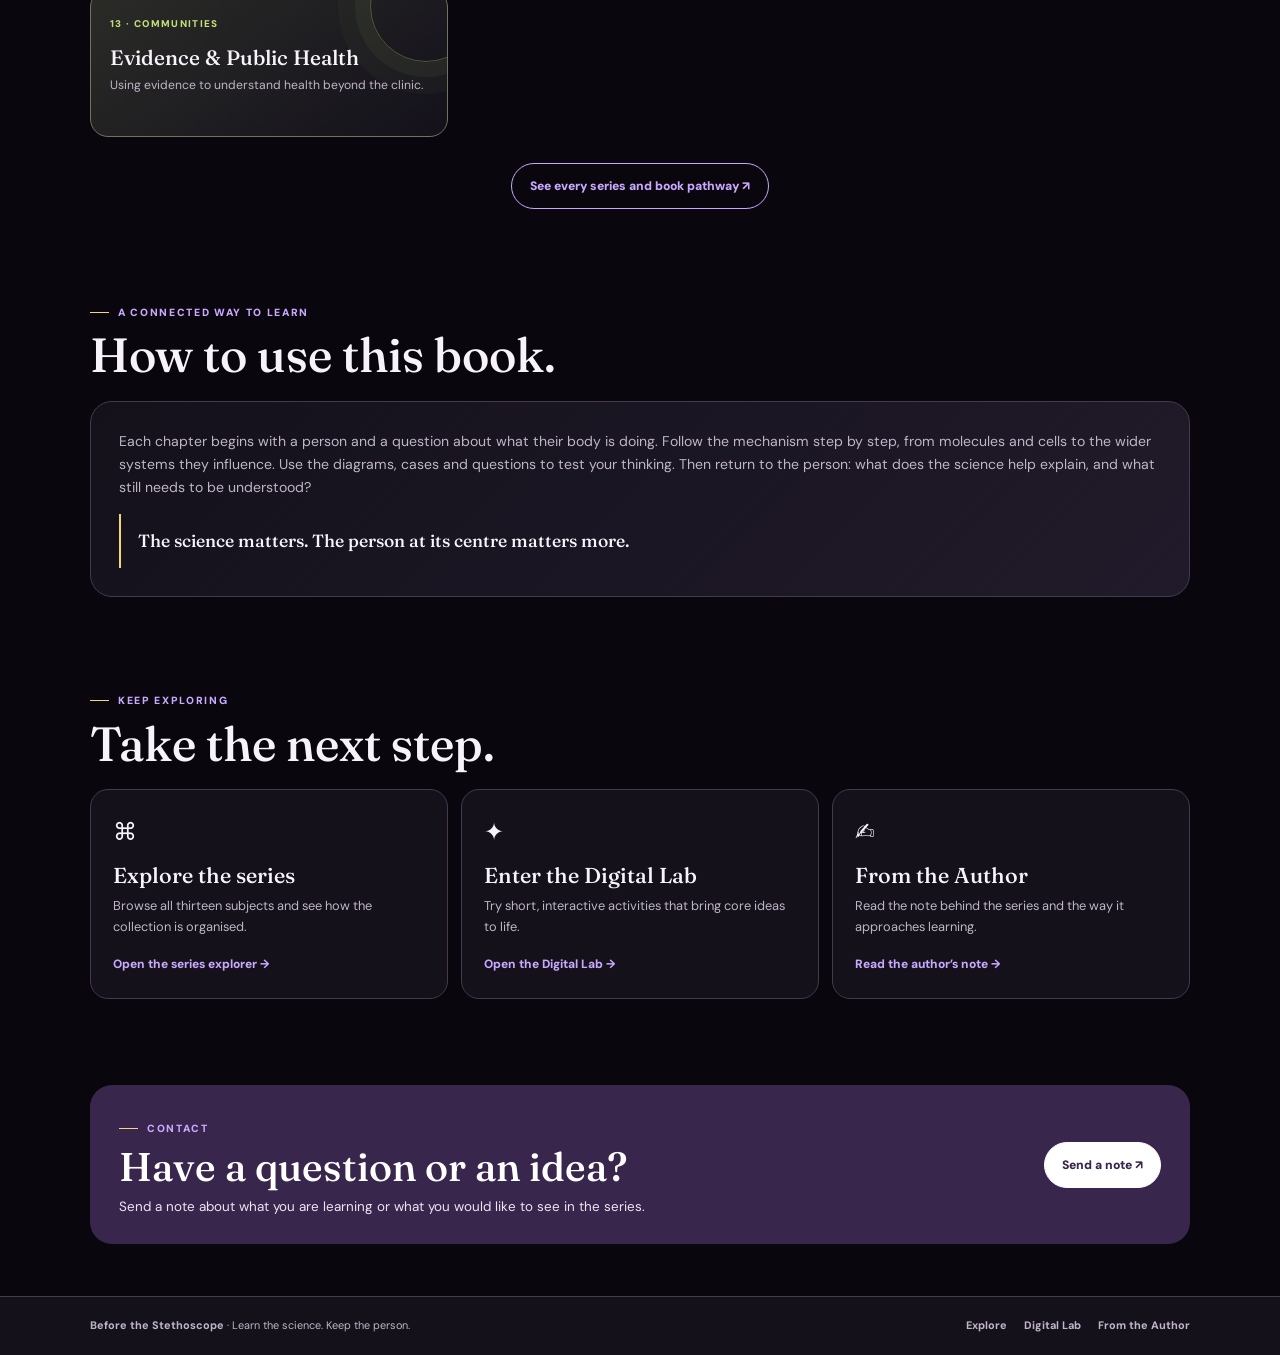
==== commit 93979b99: "Fix HTML structure and update document type" ====
--- a/index.html
+++ b/index.html
@@ -176,61 +176,4 @@
   </div>
 </footer>
 </body>
-</html><!doctype html>
-<html lang="en" data-theme="dark">
-<head>
-<meta charset="utf-8">
-<meta name="viewport" content="width=device-width,initial-scale=1">
-<meta name="theme-color" content="#08070b">
-<meta name="description" content="Explore thirteen Before the Stethoscope medical science series, each with sub-books and five-chapter learning paths.">
-<title>Before the Stethoscope — Medical Science Series</title>
-<link rel="preconnect" href="https://fonts.googleapis.com">
-<link rel="preconnect" href="https://fonts.gstatic.com" crossorigin>
-<link href="https://fonts.googleapis.com/css2?family=DM+Sans:wght@400;500;600;700;800&family=Fraunces:opsz,wght@9..144,400;9..144,500;9..144,600&display=swap" rel="stylesheet">
-<style>
-:root{color-scheme:dark;--bg:#08070b;--paper:#121018;--soft:#1c1824;--ink:#f7f2fa;--muted:#b8afc0;--violet:#c7a4ff;--deep:#362047;--gold:#f1d477;--rose:#f0a3ba;--line:#40354b;--serif:Fraunces,Georgia,serif;--sans:"DM Sans",Inter,system-ui,sans-serif;--blue:#8fc4ff;--green:#88d7a8;--teal:#73d8ce;--orange:#ffb36f;--red:#ff8d91;--indigo:#aaa3ff;--cyan:#7bd8ed;--pink:#ff9fc6;--lime:#c4df79}
-:root[data-theme=light]{color-scheme:light;--bg:#f8f5f1;--paper:#fffdf9;--soft:#f1ebf5;--ink:#292435;--muted:#6e6878;--violet:#684b91;--deep:#392b50;--gold:#d6b45d;--rose:#c98385;--line:#e6dfe8}
-:root[data-theme=magic]{--bg:#09060e;--paper:#130d1b;--soft:#20142d;--ink:#fff8ff;--muted:#d0c1df;--violet:#d3adff;--gold:#ffe17d;--rose:#f6a0c3;--line:#52396b}
-*{box-sizing:border-box}html{scroll-behavior:smooth;scroll-padding-top:85px}body{margin:0;background:var(--bg);color:var(--ink);font:16px/1.65 var(--sans);transition:background .25s,color .25s}body:before{content:"";position:fixed;inset:-20%;z-index:-1;pointer-events:none;background:radial-gradient(ellipse at 14% 20%,#8856c429,transparent 30%),radial-gradient(ellipse at 82% 43%,#42a99b1c,transparent 32%),radial-gradient(ellipse at 55% 92%,#d47b9d14,transparent 34%);filter:blur(12px);animation:drift 24s ease-in-out infinite alternate}@keyframes drift{to{transform:translate(1.5%,-1%) scale(1.06);filter:blur(15px) hue-rotate(22deg)}}a{color:inherit}a:focus-visible,button:focus-visible,summary:focus-visible{outline:3px solid var(--rose);outline-offset:3px}.wrap{width:min(1080px,calc(100% - 36px));margin:auto}.skip{position:absolute;left:-999px;top:10px}.skip:focus{left:10px;z-index:10;background:var(--paper);padding:10px}.topline{height:3px;background:linear-gradient(90deg,var(--violet),var(--gold),var(--rose))}.site-header{position:sticky;top:0;z-index:5;background:color-mix(in srgb,var(--bg) 90%,transparent);backdrop-filter:blur(16px);border-bottom:1px solid var(--line)}.nav{width:min(1180px,calc(100% - 36px));min-height:70px;margin:auto;display:flex;justify-content:space-between;align-items:center;gap:16px}.brand{text-decoration:none;font:700 1rem/1.2 var(--serif)}.brand small{display:block;margin-top:4px;color:var(--muted);font:750 .58rem var(--sans);letter-spacing:.13em;text-transform:uppercase}.nav-tools{display:flex;align-items:center;gap:13px}.nav-tools>a{font-size:.75rem;font-weight:750;color:var(--muted);text-decoration:none}.nav-tools>a:hover{color:var(--violet)}.theme-picker{display:flex;gap:2px;padding:3px;border:1px solid var(--line);border-radius:99px;background:var(--paper)}.theme-picker button{border:0;border-radius:99px;background:transparent;padding:6px 8px;color:var(--muted);font-size:.62rem;font-weight:800;cursor:pointer}.theme-picker button[aria-pressed=true]{background:var(--violet);color:#241a31}.eyebrow{display:inline-flex;align-items:center;gap:9px;color:var(--violet);font-size:.64rem;font-weight:850;letter-spacing:.16em;text-transform:uppercase}.eyebrow:before{content:"";width:19px;height:1px;background:var(--gold)}h1,h2,h3,p{margin-top:0}
-.hero{position:relative;overflow:hidden;padding:72px 0 54px;text-align:center}.hero:before{content:"";position:absolute;left:50%;top:-255px;width:490px;height:490px;transform:translateX(-50%);border:1px solid #c7a4ff26;border-radius:50%;box-shadow:inset 0 0 0 34px #c7a4ff08,inset 0 0 0 83px #f1d4770a;pointer-events:none}.hero-content{position:relative;max-width:800px;margin:auto}.hero h1{margin:13px 0;font:500 clamp(3rem,7vw,6rem)/1.02 var(--serif);letter-spacing:-.055em}.hero h1 em{color:var(--violet);font-weight:400}.why-line{margin:22px auto 8px;font:500 clamp(1.2rem,2.8vw,1.75rem)/1.3 var(--serif)}.why-line em{color:var(--gold);font-style:normal}.hero p{max-width:600px;margin:0 auto;color:var(--muted);font-size:.94rem}.actions{display:flex;justify-content:center;flex-wrap:wrap;gap:10px;margin-top:24px}.button{display:inline-flex;padding:11px 16px;border:1px solid var(--violet);border-radius:99px;background:var(--violet);color:#fff;text-decoration:none;font-size:.74rem;font-weight:850}.button.outline{background:transparent;color:var(--violet)}
-.section{padding:28px 0 56px;scroll-margin-top:85px}.heading{display:flex;align-items:end;justify-content:space-between;gap:20px;margin-bottom:20px}.heading h2{margin:8px 0 0;font:500 clamp(2rem,4vw,3rem)/1.08 var(--serif)}.heading>p{max-width:370px;margin:0;color:var(--muted);font-size:.8rem}.story{display:grid;grid-template-columns:.85fr 1.15fr;gap:32px;align-items:center;padding:30px;border:1px solid var(--line);border-radius:22px;background:linear-gradient(135deg,var(--paper),var(--soft))}.story h2{margin:9px 0;font:500 clamp(2rem,4vw,3rem)/1.06 var(--serif)}.story p{margin:0 0 12px;color:var(--muted);font-size:.85rem}.quote{padding:16px 18px;border-left:2px solid var(--gold);color:var(--ink)!important;font:500 1.1rem/1.5 var(--serif)!important}
-.grid{display:grid;grid-template-columns:repeat(3,1fr);gap:13px}.card{position:relative;min-height:156px;padding:19px;border:1px solid color-mix(in srgb,var(--accent) 34%,#393342);border-radius:18px;background:linear-gradient(145deg,color-mix(in srgb,var(--accent) 14%,#121018),var(--paper));text-decoration:none;overflow:hidden;transition:transform .2s,border .2s}.card:after{content:"";position:absolute;width:110px;height:110px;right:-35px;top:-40px;border:1px solid color-mix(in srgb,var(--accent) 30%,transparent);border-radius:50%;box-shadow:0 0 0 15px color-mix(in srgb,var(--accent) 5%,transparent),0 0 0 32px color-mix(in srgb,var(--accent) 3%,transparent)}.card:hover{transform:translateY(-4px);border-color:var(--accent)}.card small{color:var(--accent);font-size:.62rem;font-weight:850;letter-spacing:.14em}.card h3{position:relative;z-index:1;margin:12px 0 5px;font:500 1.3rem/1.12 var(--serif)}.card p{position:relative;z-index:1;margin:0;color:var(--muted);font-size:.72rem}.card .count{display:block;margin-top:13px;color:var(--accent);font-size:.61rem;font-weight:850;letter-spacing:.08em;text-transform:uppercase}
-.detail{margin:22px 0;border:1px solid var(--line);border-radius:21px;overflow:hidden;background:var(--paper);scroll-margin-top:85px}.detail>header{padding:21px 24px;background:color-mix(in srgb,var(--accent) 14%,#121018);border-bottom:1px solid color-mix(in srgb,var(--accent) 30%,#393342)}.detail>header small{color:var(--accent);font-size:.62rem;font-weight:850;letter-spacing:.14em;text-transform:uppercase}.detail h3{margin:5px 0;font:500 clamp(1.5rem,3vw,2.1rem)/1.08 var(--serif)}.detail>header p{margin:0;color:var(--muted);font-size:.78rem}.books{display:grid;gap:10px;padding:14px}.book{overflow:hidden;border:1px solid color-mix(in srgb,var(--accent) 30%,#393342);border-radius:14px;background:color-mix(in srgb,var(--accent) 7%,var(--paper))}.book summary{display:flex;align-items:center;justify-content:space-between;gap:12px;cursor:pointer;list-style:none;padding:14px 16px}.book summary::-webkit-details-marker{display:none}.book summary:after{content:"＋";color:var(--accent)}.book[open] summary:after{content:"−"}.book summary strong{font:500 1.02rem var(--serif)}.book summary small{color:var(--accent);font-size:.61rem;font-weight:850;text-transform:uppercase;letter-spacing:.08em}.chapters{display:grid;grid-template-columns:repeat(5,1fr);gap:7px;padding:0 12px 13px}.chapter{min-height:80px;padding:9px;border:1px solid color-mix(in srgb,var(--accent) 30%,#393342);border-radius:9px;background:color-mix(in srgb,var(--accent) 14%,#121018)}.chapter b{display:block;margin-bottom:5px;color:var(--accent);font-size:.57rem;letter-spacing:.08em}.chapter span{font:500 .78rem/1.32 var(--serif)}
-.contact{display:grid;grid-template-columns:1fr auto;gap:20px;align-items:center;padding:25px 28px;border-radius:22px;background:var(--deep);color:#fff}.contact h2{margin:7px 0;font:500 clamp(1.8rem,3.5vw,2.5rem)/1.1 var(--serif)}.contact p{margin:0;color:#f0eaf5;font-size:.82rem}.contact a{padding:12px 17px;border:1px solid white;border-radius:99px;background:white;color:var(--deep);font-size:.76rem;font-weight:850;text-decoration:none;white-space:nowrap}.contact .note{grid-column:1/-1;font-size:.66rem;opacity:.78}.footer{padding:20px 0;background:var(--paper);border-top:1px solid var(--line);color:var(--muted);font-size:.67rem}.footer-inner{display:flex;justify-content:space-between;gap:15px;align-items:center}.footer a{font-weight:750;text-decoration:none}.footer nav{display:flex;gap:17px}
-@media(max-width:850px){.grid{grid-template-columns:repeat(2,1fr)}.chapters{grid-template-columns:repeat(2,1fr)}.chapter:last-child{grid-column:1/-1}.story{grid-template-columns:1fr;gap:10px}.nav-tools>a{display:none}}@media(max-width:560px){.nav{width:calc(100% - 26px);min-height:64px}.nav-tools{gap:6px}.theme-picker button{padding:6px}.hero{padding-top:52px}.grid{gap:8px}.card{min-height:144px;padding:14px}.card h3{font-size:1.1rem}.heading{display:block}.heading>p{margin-top:9px}.story{padding:21px}.contact{grid-template-columns:1fr}.contact a{justify-self:start}.footer-inner{display:block}.footer nav{margin-top:10px;flex-wrap:wrap}}
-@media(prefers-reduced-motion:reduce){*,*:before,*:after{scroll-behavior:auto!important;animation:none!important;transition:none!important}}
-</style>
-</head>
-<body>
-<a class="skip" href="#main">Skip to content</a><div class="topline"></div>
-<header class="site-header"><nav class="nav" aria-label="Main navigation"><a class="brand" href="#top">Before the Stethoscope<small>Learn the science. Keep the person.</small></a><div class="nav-tools"><a href="#why">Your why</a><a href="#story">Our story</a><a href="#series">Series</a><a href="#contact">Contact</a><div class="theme-picker" role="group" aria-label="Choose page appearance"><button data-theme-choice="system" aria-pressed="false">Auto</button><button data-theme-choice="light" aria-pressed="false">Light</button><button data-theme-choice="dark" aria-pressed="true">Dark</button><button data-theme-choice="magic" aria-pressed="false">Magic ✦</button></div></div></nav></header>
-<main id="main">
-<section class="hero" id="top"><div class="wrap hero-content"><span class="eyebrow">Before the Stethoscope · Medical science, made human</span><h1 id="why">What is your <em>why?</em></h1><p class="why-line">“When the why is good enough, <em>the how is easy.</em>”</p><p>Medicine is a vast story. Start with the question that matters to you—and follow the science toward the person at its heart.</p><div class="actions"><a class="button" href="#series">Explore the series ↓</a><a class="button outline" href="#story">Our story</a></div></div></section>
-<section class="section" id="story"><div class="wrap story"><div><span class="eyebrow">Our story</span><h2>Science before the stethoscope.</h2></div><div><p>Before diagnosis, treatment or a clinical conversation, there is a person—and a world of science helping explain what is happening.</p><p>Before the Stethoscope brings the foundations of medicine together: from molecules and microbes to minds, medicines and communities. Each subject has its own series, built from focused sub-books with five clear chapters apiece.</p><p class="quote">Learn the science. Keep the person. Let curiosity lead.</p></div></div></section>
-<section class="section" id="series"><div class="wrap"><div class="heading"><div><span class="eyebrow">Thirteen paths into medical science</span><h2>Choose your starting point.</h2></div><p>Every series has sub-books. Each sub-book follows a five-chapter path.</p></div><div class="grid" id="series-grid"></div></div></section>
-<section class="section" id="bookshelf"><div class="wrap"><div class="heading"><div><span class="eyebrow">The bookshelf</span><h2>Explore each series.</h2></div><p>Open a sub-book to see its five-chapter roadmap.</p></div><div id="series-details"></div></div></section>
-<section class="section" id="contact"><div class="wrap contact"><div><span class="eyebrow">Contact</span><h2>Have a question or an idea?</h2><p>We’d love to hear what you’re learning, wondering about or hoping to see next.</p></div><a href="mailto:YOUR_EMAIL@example.com?subject=Before%20the%20Stethoscope">Send us a note ↗</a><p class="note">Before publishing, replace YOUR_EMAIL@example.com with your preferred contact address.</p></div></section>
-</main>
-<footer class="footer"><div class="wrap footer-inner"><span><a href="#top">Before the Stethoscope</a> · Learn the science. Keep the person.</span><nav aria-label="Footer navigation"><a href="#why">Your why</a><a href="#story">Our story</a><a href="#series">Series</a><a href="#contact">Contact</a></nav></div></footer>
-<script>
-const series=[
-{n:"Physiology",tag:"How the body works",c:"violet",books:[["Cells: The True Biological Atom","A Cell Is a Living System|The Membrane: A Selective Boundary|Inside the Cell: Compartments at Work|Signals, Receptors and Cellular Conversation|Growth, Renewal and Cell Fate"],["Keeping the Body in Balance","Homeostasis: Life Within Limits|Feedback Loops and Control|Temperature, Water and Electrolytes|Energy, Fuel and Metabolism|Adaptation: The Body Under Pressure"],["The Moving Body","The Heart as a Pump|Blood Flow and Pressure|Breathing and Gas Exchange|Kidneys, Filtration and Balance|Systems Working Together"]]},
-{n:"Biochemistry",tag:"The chemistry that makes life happen",c:"gold",books:[["Molecules of Life","Water, Bonds and the Chemistry of Life|Proteins: Shape, Function and Change|Carbohydrates and Lipids|DNA, RNA and Information|Enzymes: Catalysts at Work"],["Energy and Metabolism","ATP: The Cell’s Spendable Energy|Glycolysis and Glucose|Mitochondria and Oxidative Phosphorylation|Fats, Fasting and Fuel Choice|Metabolic Pathways in Context"]]},
-{n:"Anatomy",tag:"Structure, regions and relationships",c:"rose",books:[["The Body’s Blueprint","Orientation, Planes and Anatomical Language|The Skeleton: Support and Protection|Muscles: Form and Movement|Nerves and Vessels: Routes Through the Body|Regions, Relationships and Surface Anatomy"],["Systems in Motion","The Musculoskeletal Framework|The Thorax: Heart and Lungs in Place|The Abdomen: Organs and Compartments|The Head, Neck and Special Senses|Anatomy Across the Lifespan"]]},
-{n:"Histology",tag:"How tissue becomes the body’s working architecture",c:"blue",books:[["Tissues Into Organs","Epithelia: Boundaries and Exchange|Connective Tissue: Support and Repair|Muscle Tissue: Force in Three Forms|Nervous Tissue: Signals and Support|How Tissues Build Organs"],["Reading Tissue in Context","The Microscope: Scale, Stains and Structure|Skin and Glands: Protection and Secretion|Blood and Vessels: Cells in Transit|Lung, Gut and Kidney: Surfaces at Work|Recognising Normal Before Noticing Change"]]},
-{n:"Genetics",tag:"Inheritance, variation and the genome",c:"indigo",books:[["The Language of Genes","DNA, Genes and Chromosomes|From Gene to Protein|Inheritance Patterns|Variation and Human Diversity|Gene Expression and Regulation"],["Genomes in Health and Disease","How Variants Arise|Family Histories and Risk|Genetic Testing: What Results Mean|Gene–Environment Interactions|Ethics, Privacy and Genetic Choice"]]},
-{n:"Immunology",tag:"How the body recognises and responds",c:"green",books:[["The Immune System at Work","First Defences: Barriers and Innate Immunity|Recognising Threats|B Cells and Antibodies|T Cells and Cellular Defence|Memory, Vaccines and Protection"],["When Defence Goes Awry","Inflammation: Helpful and Harmful|Allergy and Hypersensitivity|Autoimmunity and Self-Tolerance|Immunodeficiency and Infection|Transplantation and Immune Decisions"]]},
-{n:"Microbiology",tag:"The unseen life around and within us",c:"teal",books:[["The Microbial World","Bacteria: Structure and Survival|Viruses: Borrowed Machinery|Fungi and Parasites|Growth, Spread and Change|Microbes in the Human Body"],["Infection and the Host","How Infection Begins|Transmission and the Chain of Infection|Host Defences and Microbial Evasion|Antimicrobial Resistance|Prevention, Treatment and Public Health"]]},
-{n:"Pharmacology",tag:"Medicines, mechanisms and safer decisions",c:"orange",books:[["How Medicines Work","Receptors and Drug Targets|Dose, Response and Potency|Absorption and Distribution|Metabolism and Elimination|Therapeutic Windows and Side Effects"],["Medicines in Practice","Choosing a Treatment|Interactions and Polypharmacy|Adherence and Access|Monitoring Benefit and Harm|Safer Prescribing Across the Lifespan"]]},
-{n:"Pathology",tag:"Understanding disease through change",c:"red",books:[["Foundations of Disease","Cell Stress, Injury and Adaptation|Cell Death and Tissue Damage|Acute and Chronic Inflammation|Healing, Repair and Scarring|Neoplasia: When Growth Escapes Control"],["Patterns of Illness","Symptoms, Signs and Disease Mechanisms|Infection and Tissue Response|Vascular Injury and Ischaemia|Tumours and Their Microenvironments|From Pathology to Patient Impact"]]},
-{n:"Neuroscience",tag:"The nervous system, sensation and behaviour",c:"indigo",books:[["The Signalling Nervous System","Neurons, Glia and Neural Circuits|Electrical Signals and Synapses|Sensory Systems and Perception|Movement, Reflexes and Coordination|Autonomic Control"],["Brain, Behaviour and Change","Learning and Memory|Emotion, Motivation and Stress|Sleep and Consciousness|Development and Plasticity|Neurological Change and Recovery"]]},
-{n:"Clinical Thinking",tag:"Turning information into thoughtful decisions",c:"cyan",books:[["From Story to Working Diagnosis","Listening to the Presenting Concern|Building a Clear Problem Representation|Generating and Testing Possibilities|Using Tests with Care|Safety-Netting and Uncertainty"],["Reasoning in Real Contexts","Probability and Diagnostic Bias|Patterns, Mechanisms and Exceptions|Decisions with Incomplete Information|Prioritising Risk|Reflecting, Revising and Learning"]]},
-{n:"Communication & Care",tag:"The human work of medicine",c:"pink",books:[["The Clinical Conversation","Opening the Conversation Well|Listening for Meaning|Explaining Clearly and Checking Understanding|Shared Decisions and Consent|Closing with a Plan"],["Care with Respect","Empathy, Boundaries and Trust|Culture, Identity and Humility|Difficult News and Strong Emotions|Teamwork and Handover|Dignity, Advocacy and Continuity"]]},
-{n:"Evidence & Public Health",tag:"Better evidence, healthier communities",c:"lime",books:[["Finding and Using Evidence","Asking a Useful Clinical Question|Study Designs and What They Can Show|Risk, Rates and Numbers|Bias, Confounding and Causation|Applying Evidence to a Person"],["Health Beyond the Clinic","Prevention Across the Lifespan|Social and Structural Determinants|Screening: Benefits and Trade-Offs|Outbreaks and Population Responses|Equity, Policy and Health Systems"]]}
-];
-const grid=document.querySelector("#series-grid"),details=document.querySelector("#series-details");
-series.forEach((s,i)=>{const id="series-"+(i+1).toString().padStart(2,"0"),accent=`var(--${s.c})`;grid.insertAdjacentHTML("beforeend",`<a class="card" href="#${id}" style="--accent:${accent}"><small>SERIES ${(i+1).toString().padStart(2,"0")}</small><h3>${s.n}</h3><p>${s.tag}</p><span class="count">${s.books.length} sub-books · 5 chapters each</span></a>`);const books=s.books.map(([title,list],j)=>`<details class="book" ${i===0&&j===0?"open":""}><summary><strong>${title}</strong><small>Sub-book ${(j+1).toString().padStart(2,"0")} · 5 chapters</small></summary><div class="chapters">${list.split("|").map((chapter,k)=>`<div class="chapter"><b>CHAPTER ${(k+1).toString().padStart(2,"0")}</b><span>${chapter}</span></div>`).join("")}</div></details>`).join("");details.insertAdjacentHTML("beforeend",`<section class="detail" id="${id}" style="--accent:${accent}"><header><small>SERIES ${(i+1).toString().padStart(2,"0")}</small><h3>${s.n}</h3><p>${s.tag} · ${s.books.length} sub-books · five chapters in each</p></header><div class="books">${books}</div></section>`) });
-(function(){const root=document.documentElement,buttons=document.querySelectorAll("[data-theme-choice]"),key="bts-theme-mode";function apply(mode){root.dataset.theme=mode==="system"?(matchMedia("(prefers-color-scheme: dark)").matches?"dark":"light"):mode;buttons.forEach(b=>b.setAttribute("aria-pressed",String(b.dataset.themeChoice===mode)));try{localStorage.setItem(key,mode)}catch(e){}}let mode="dark";try{mode=localStorage.getItem(key)||"dark"}catch(e){}apply(mode);buttons.forEach(b=>b.addEventListener("click",()=>apply(b.dataset.themeChoice)));})();
-</script>
-</body>
 </html>
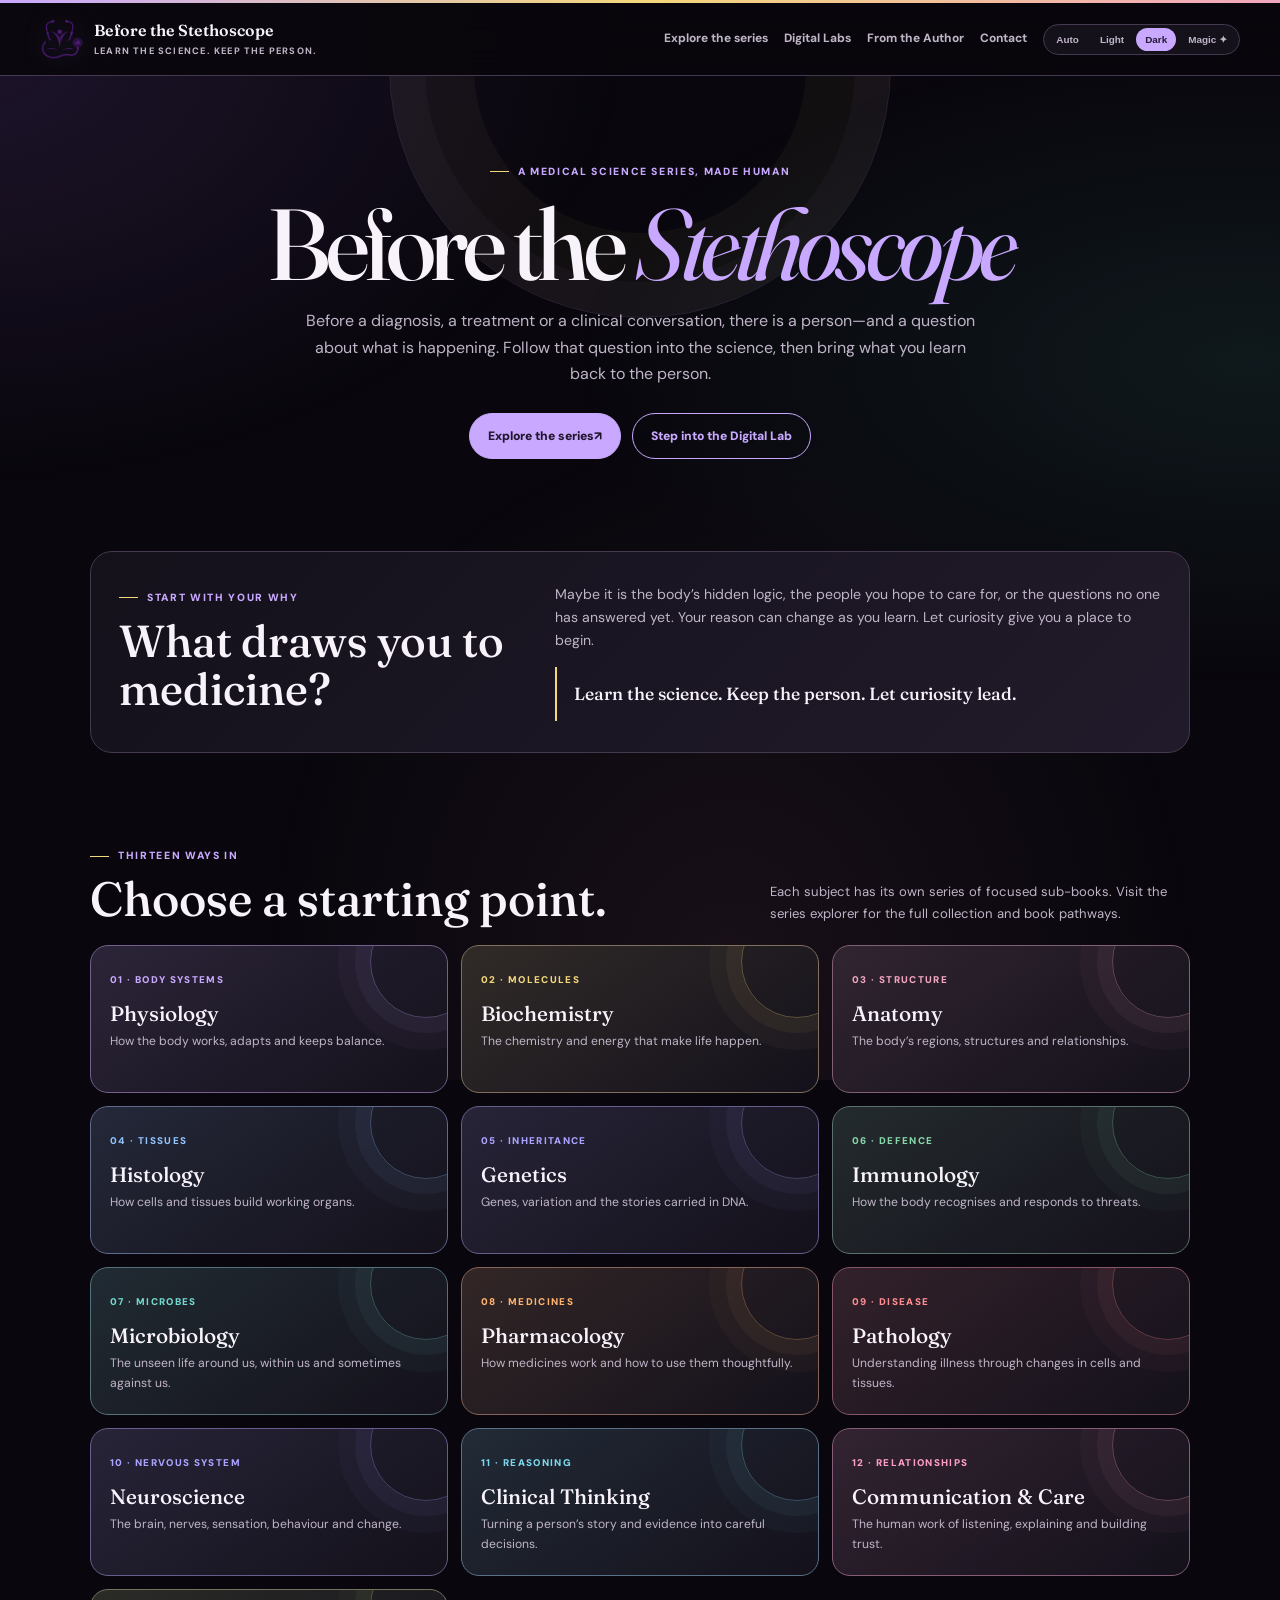
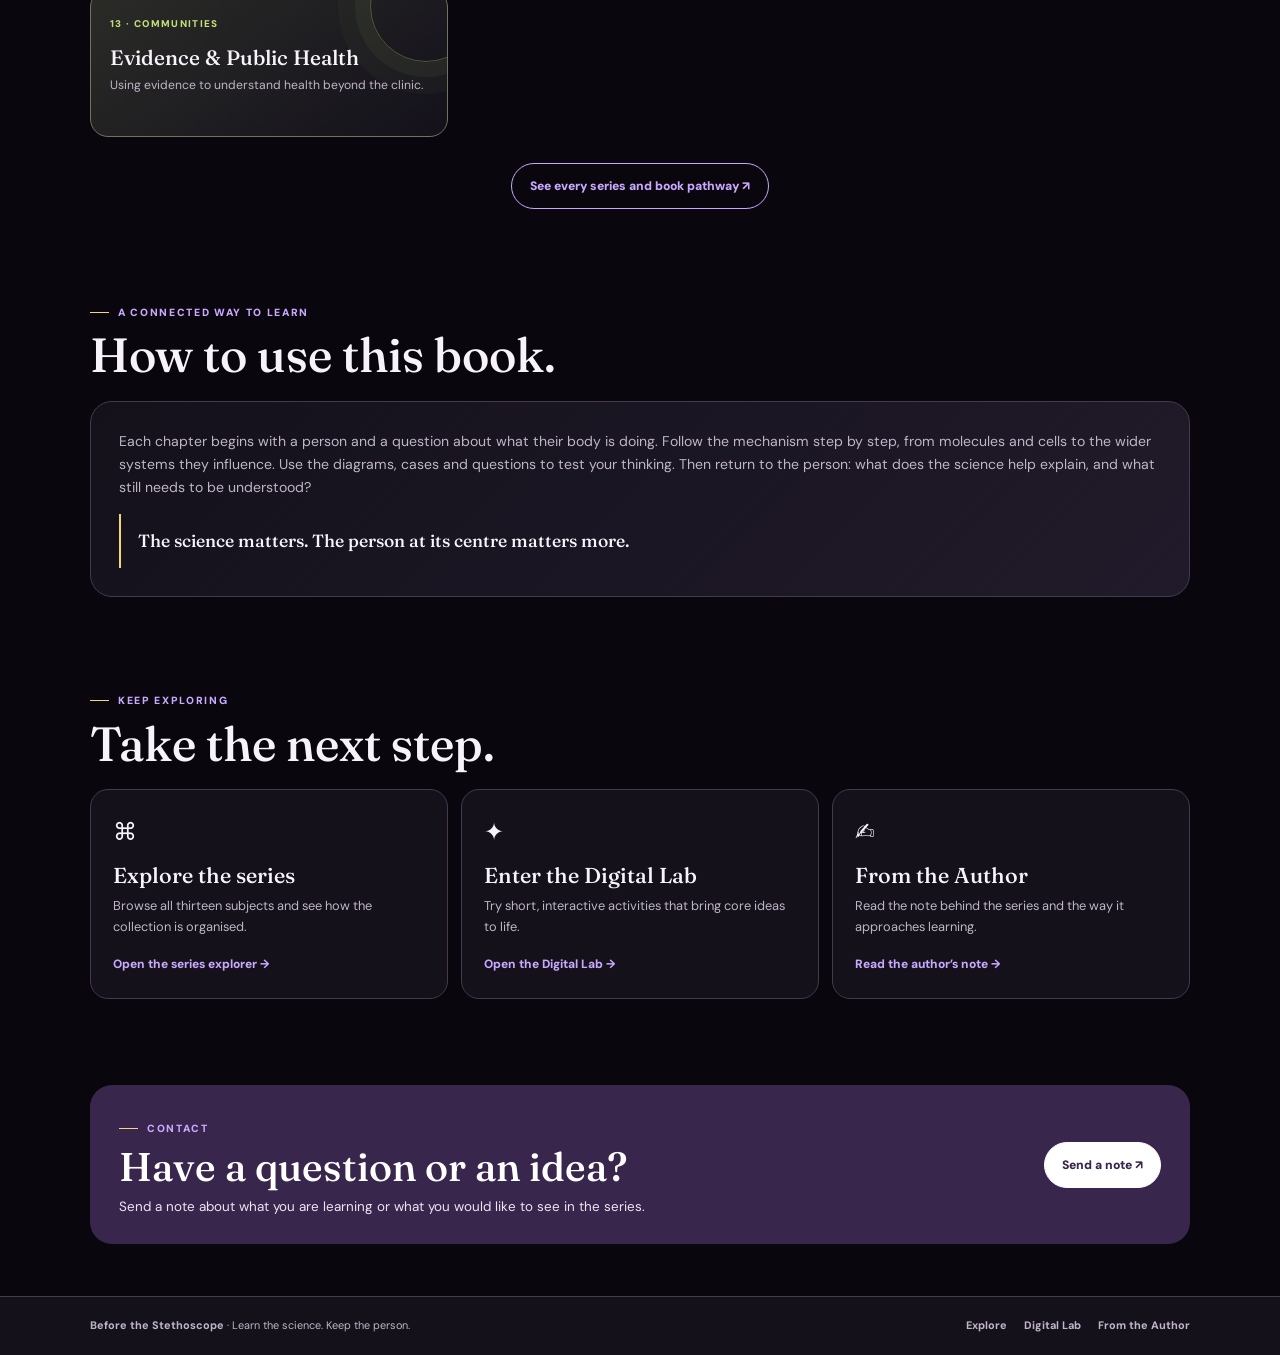
==== commit 920df037: "Rename 'Digital Lab' links to 'Digital Labs'" ====
--- a/index.html
+++ b/index.html
@@ -30,7 +30,7 @@
 </a>
     <div class="nav-tools">
       <a href="explore.html">Explore the series</a>
-      <a href="digital-lab.html">Digital Lab</a>
+      <a href="digital-lab.html">Digital Labs</a>
       <a href="author.html">From the Author</a>
       <a href="#contact">Contact</a>
       <div class="theme-picker" role="group" aria-label="Choose appearance">
@@ -53,7 +53,7 @@
       </p>
       <div class="actions">
         <a class="button" href="explore.html">Explore the series <span aria-hidden="true">↗</span></a>
-        <a class="button outline" href="digital-lab.html">Step into the Digital Lab</a>
+        <a class="button outline" href="book-one-digital-lab.html">Step into the Digital Lab</a>
       </div>
     </div>
   </section>
@@ -170,7 +170,7 @@
     <span><a href="index.html">Before the Stethoscope</a> · Learn the science. Keep the person.</span>
     <nav aria-label="Footer navigation">
       <a href="explore.html">Explore</a>
-      <a href="digital-lab.html">Digital Lab</a>
+      <a href="book-one-digital-lab.html">Digital Lab</a>
       <a href="author.html">From the Author</a>
     </nav>
   </div>
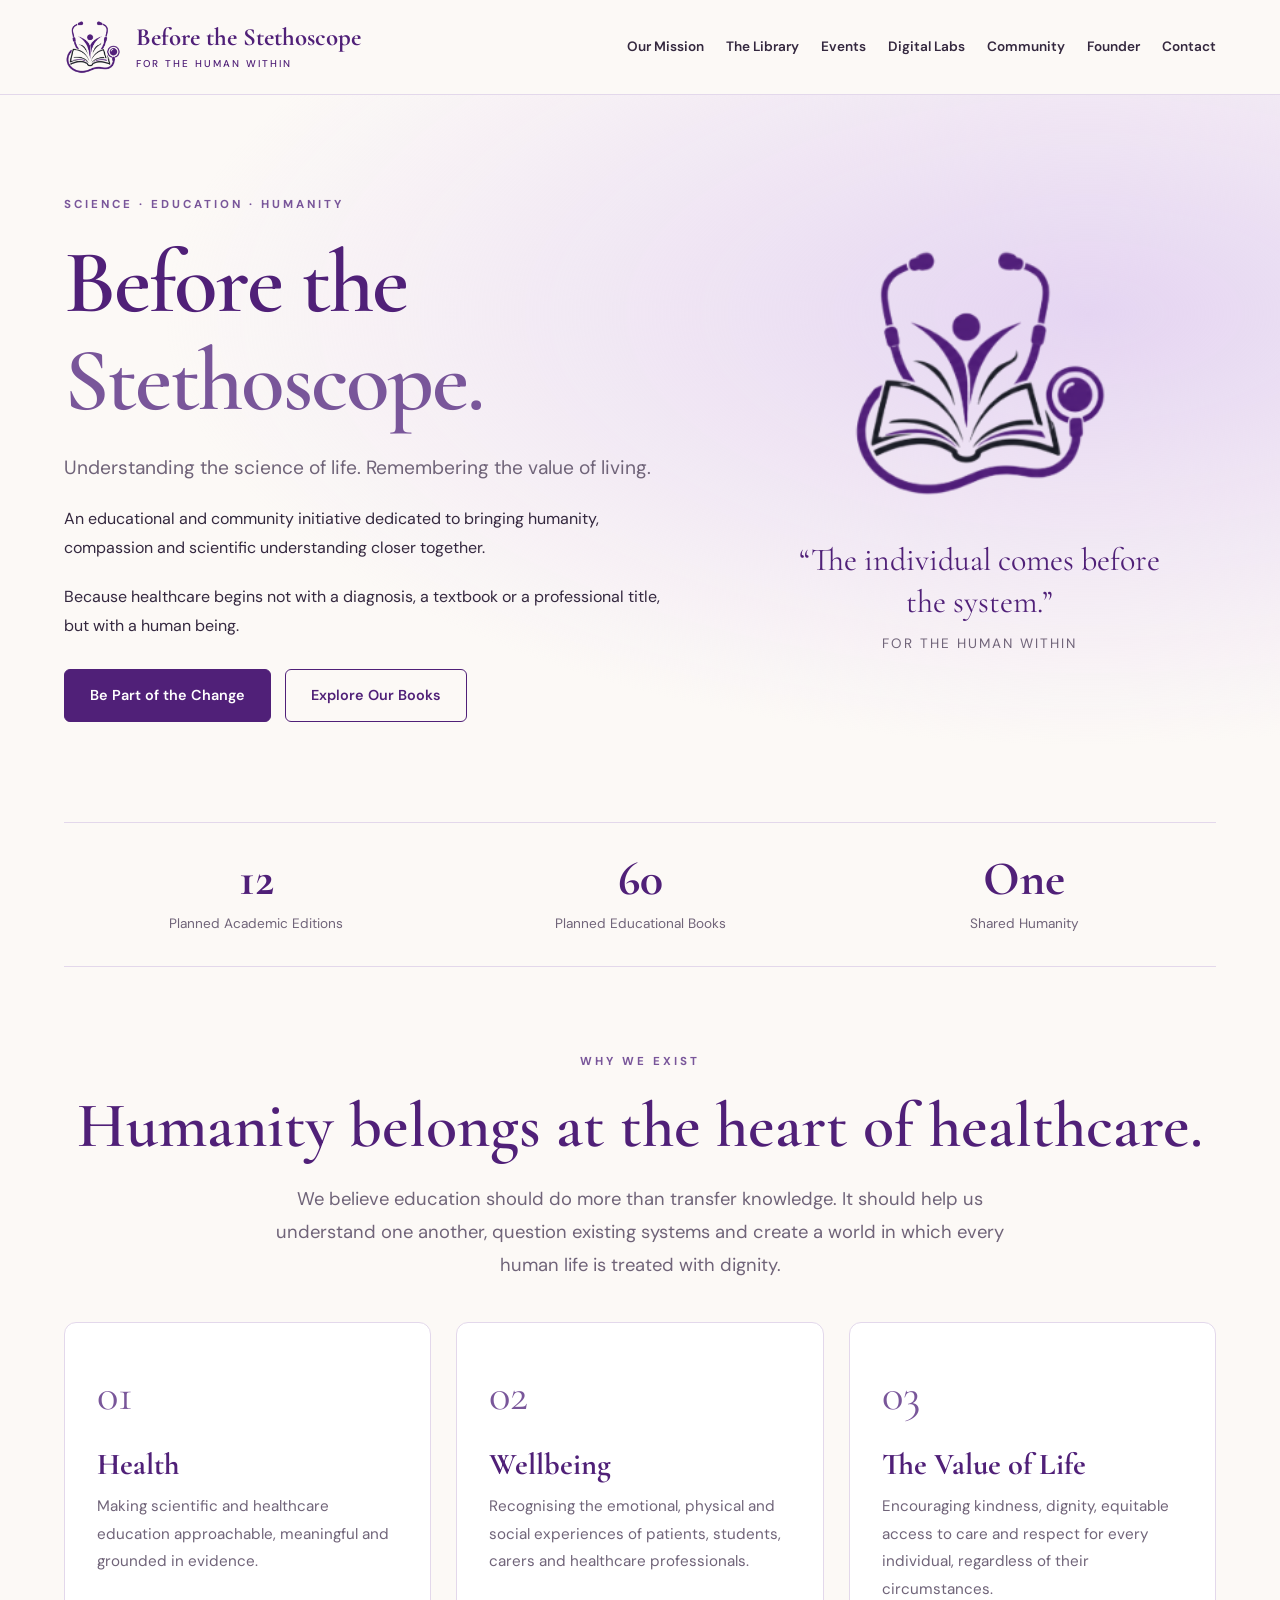
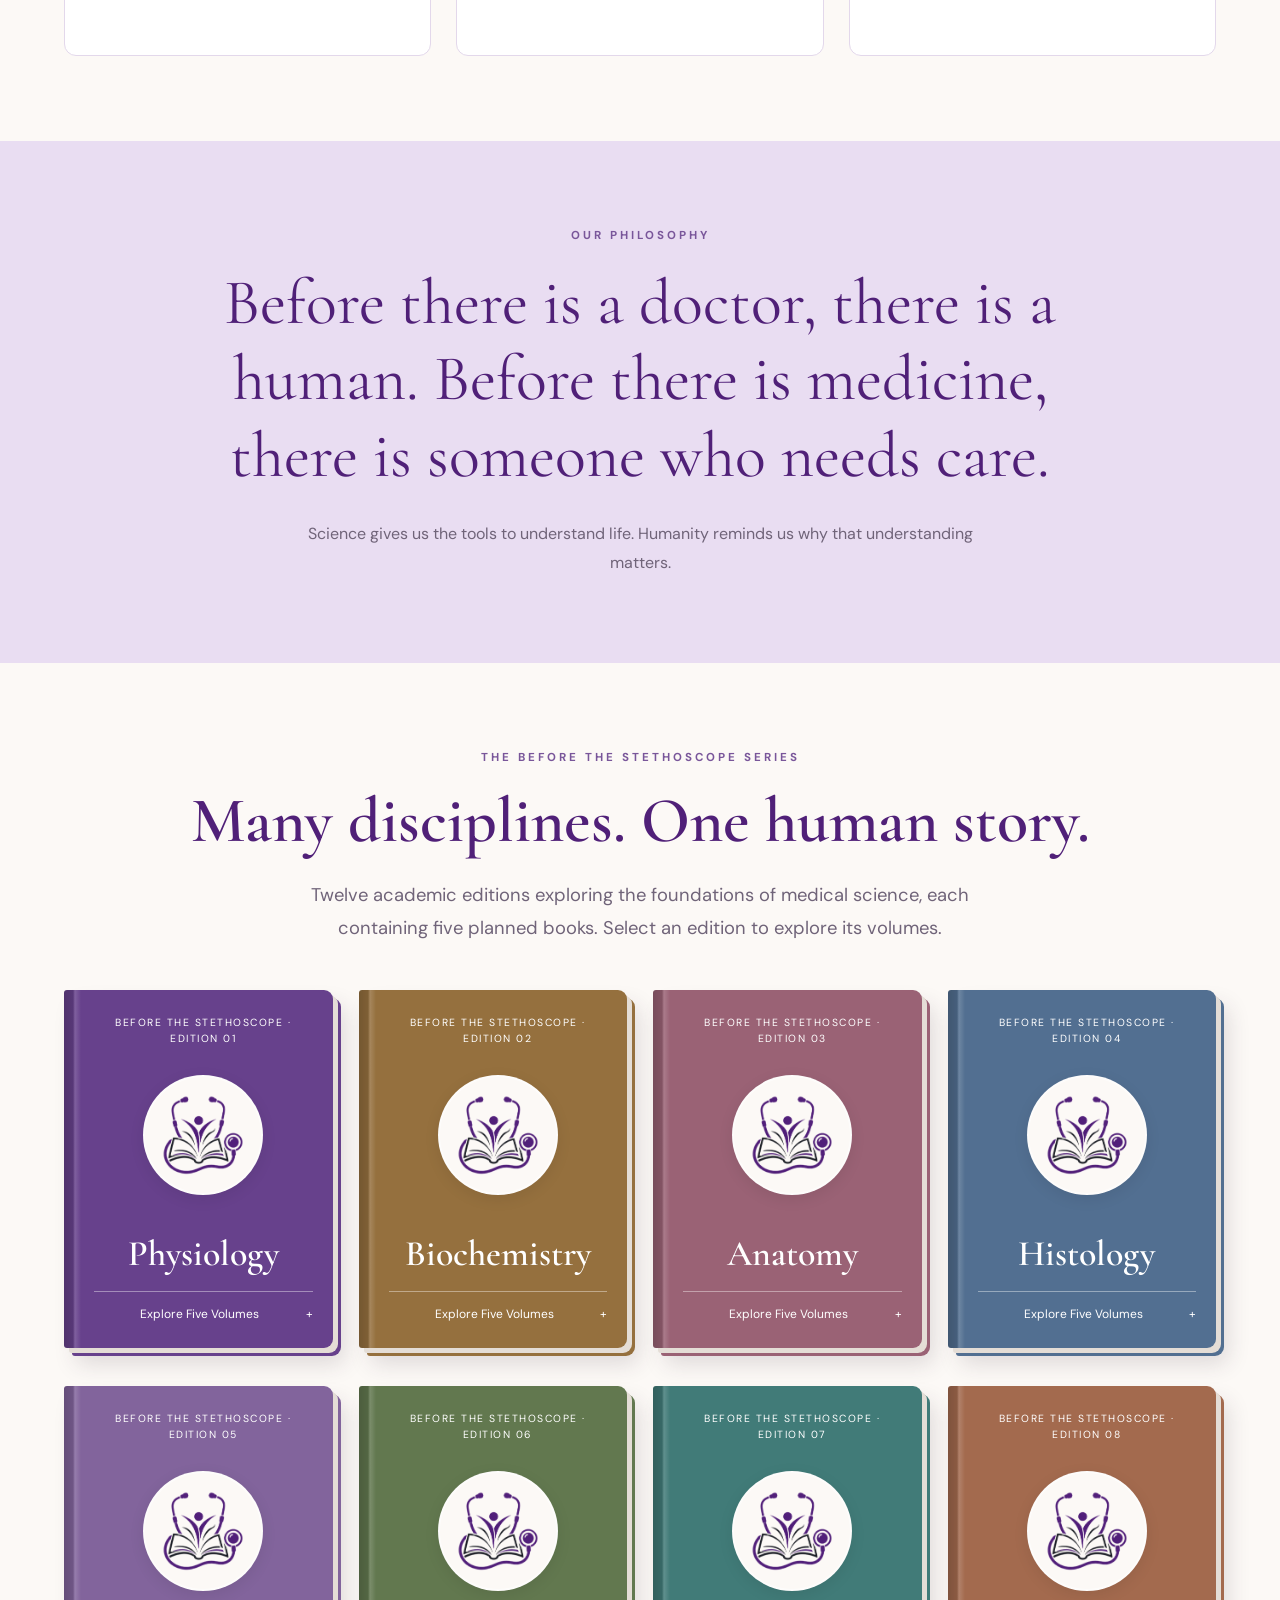
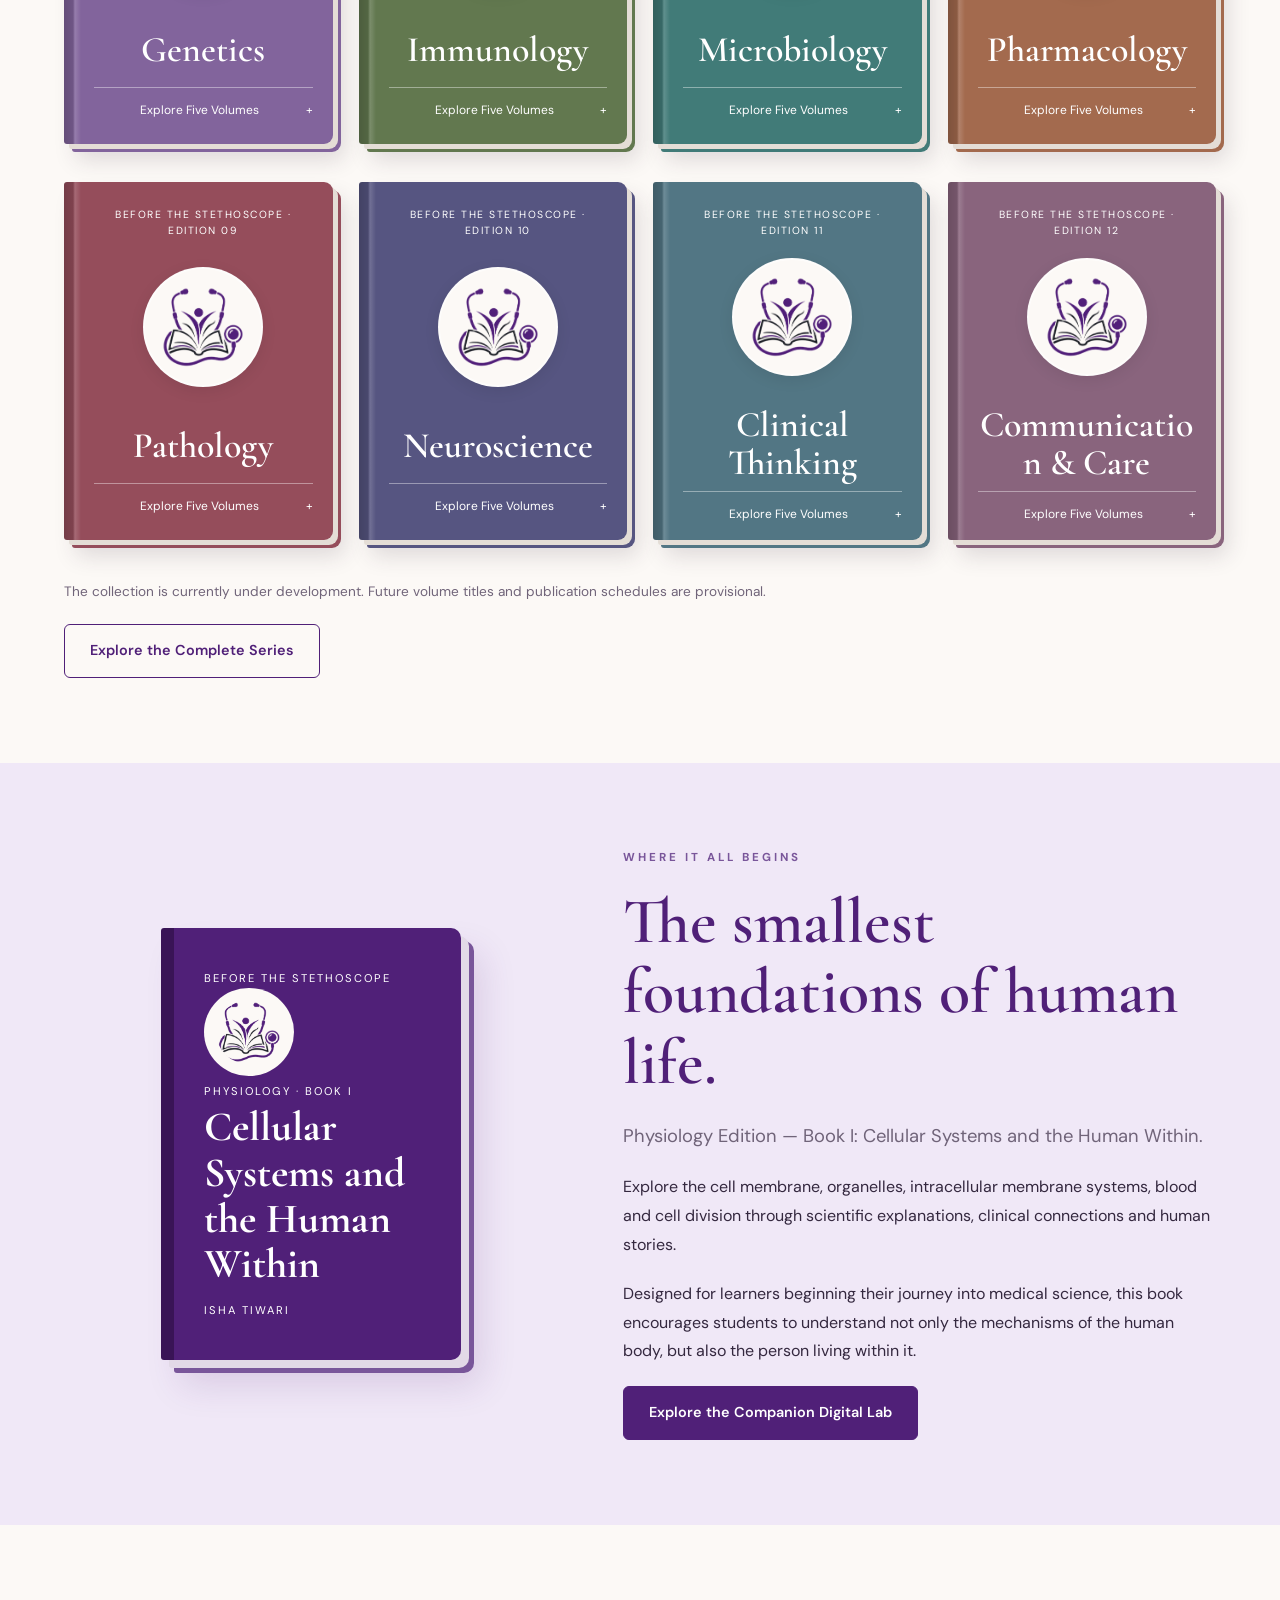
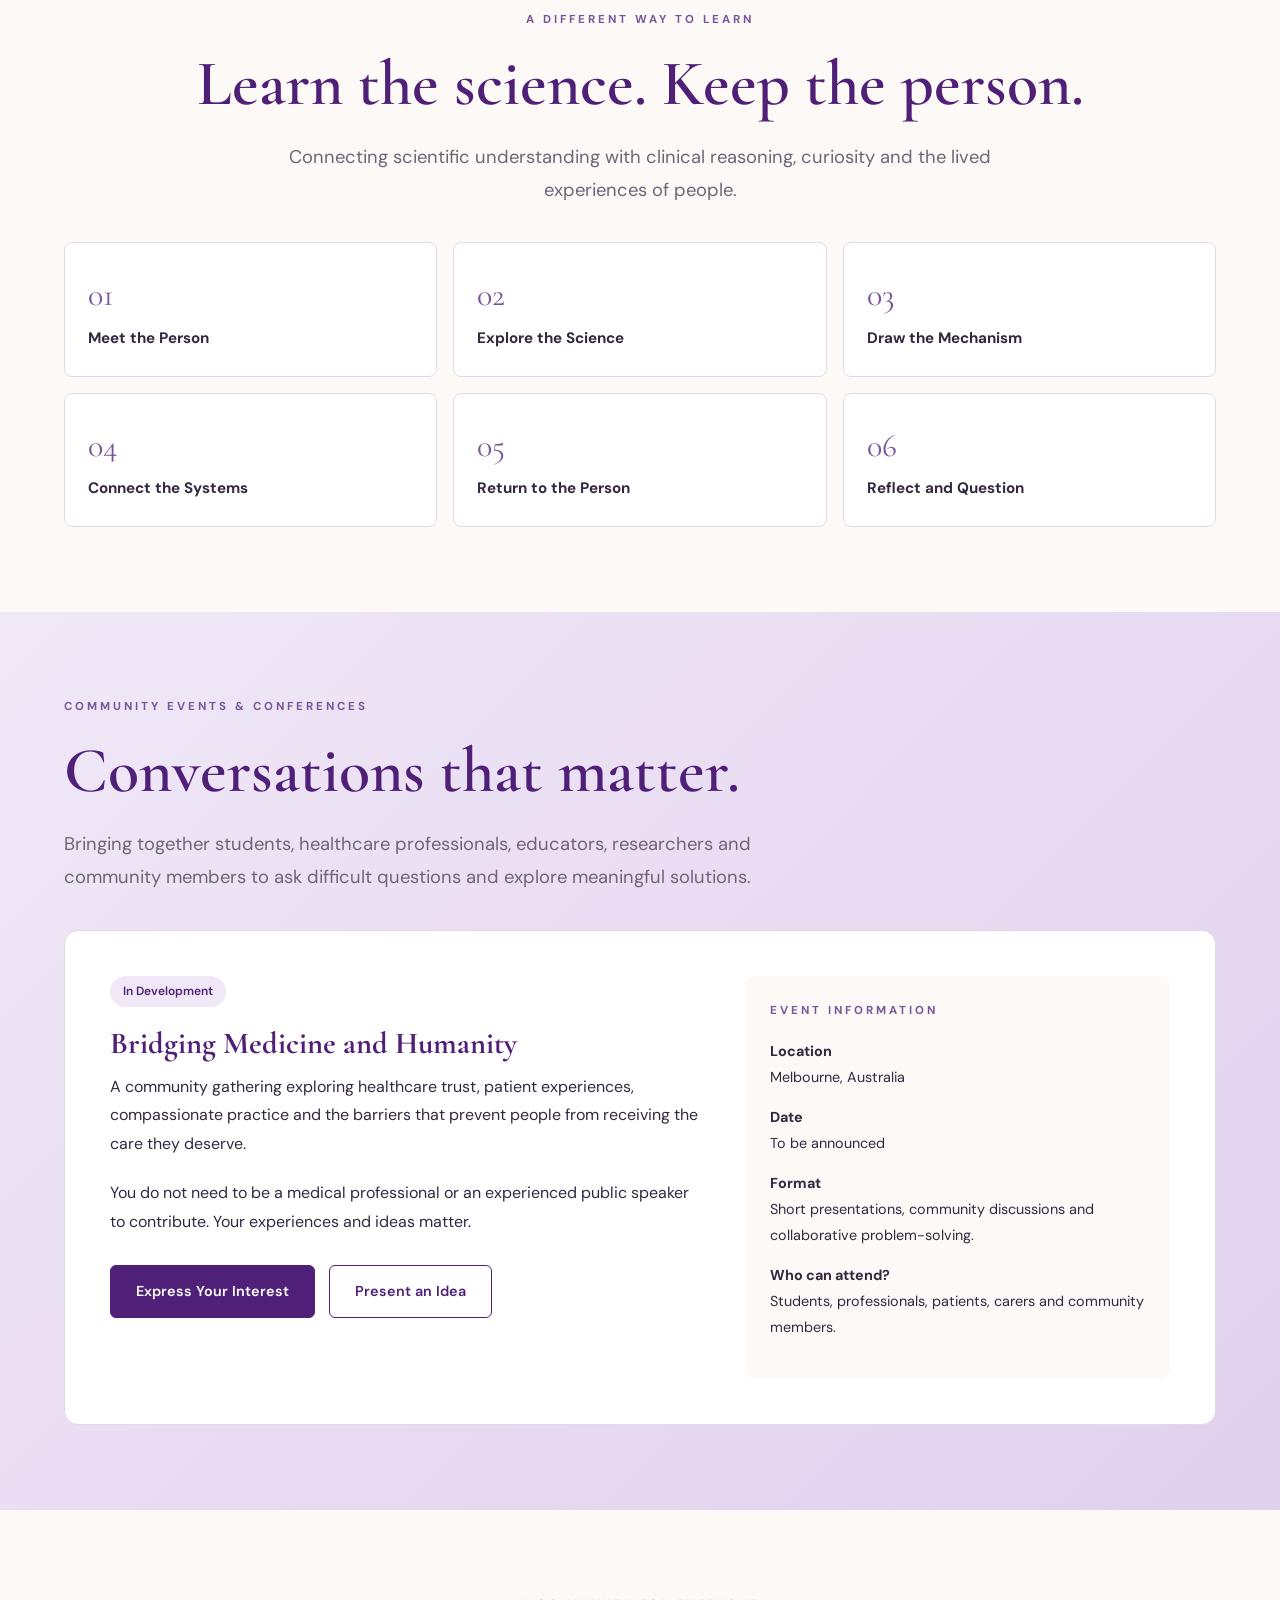
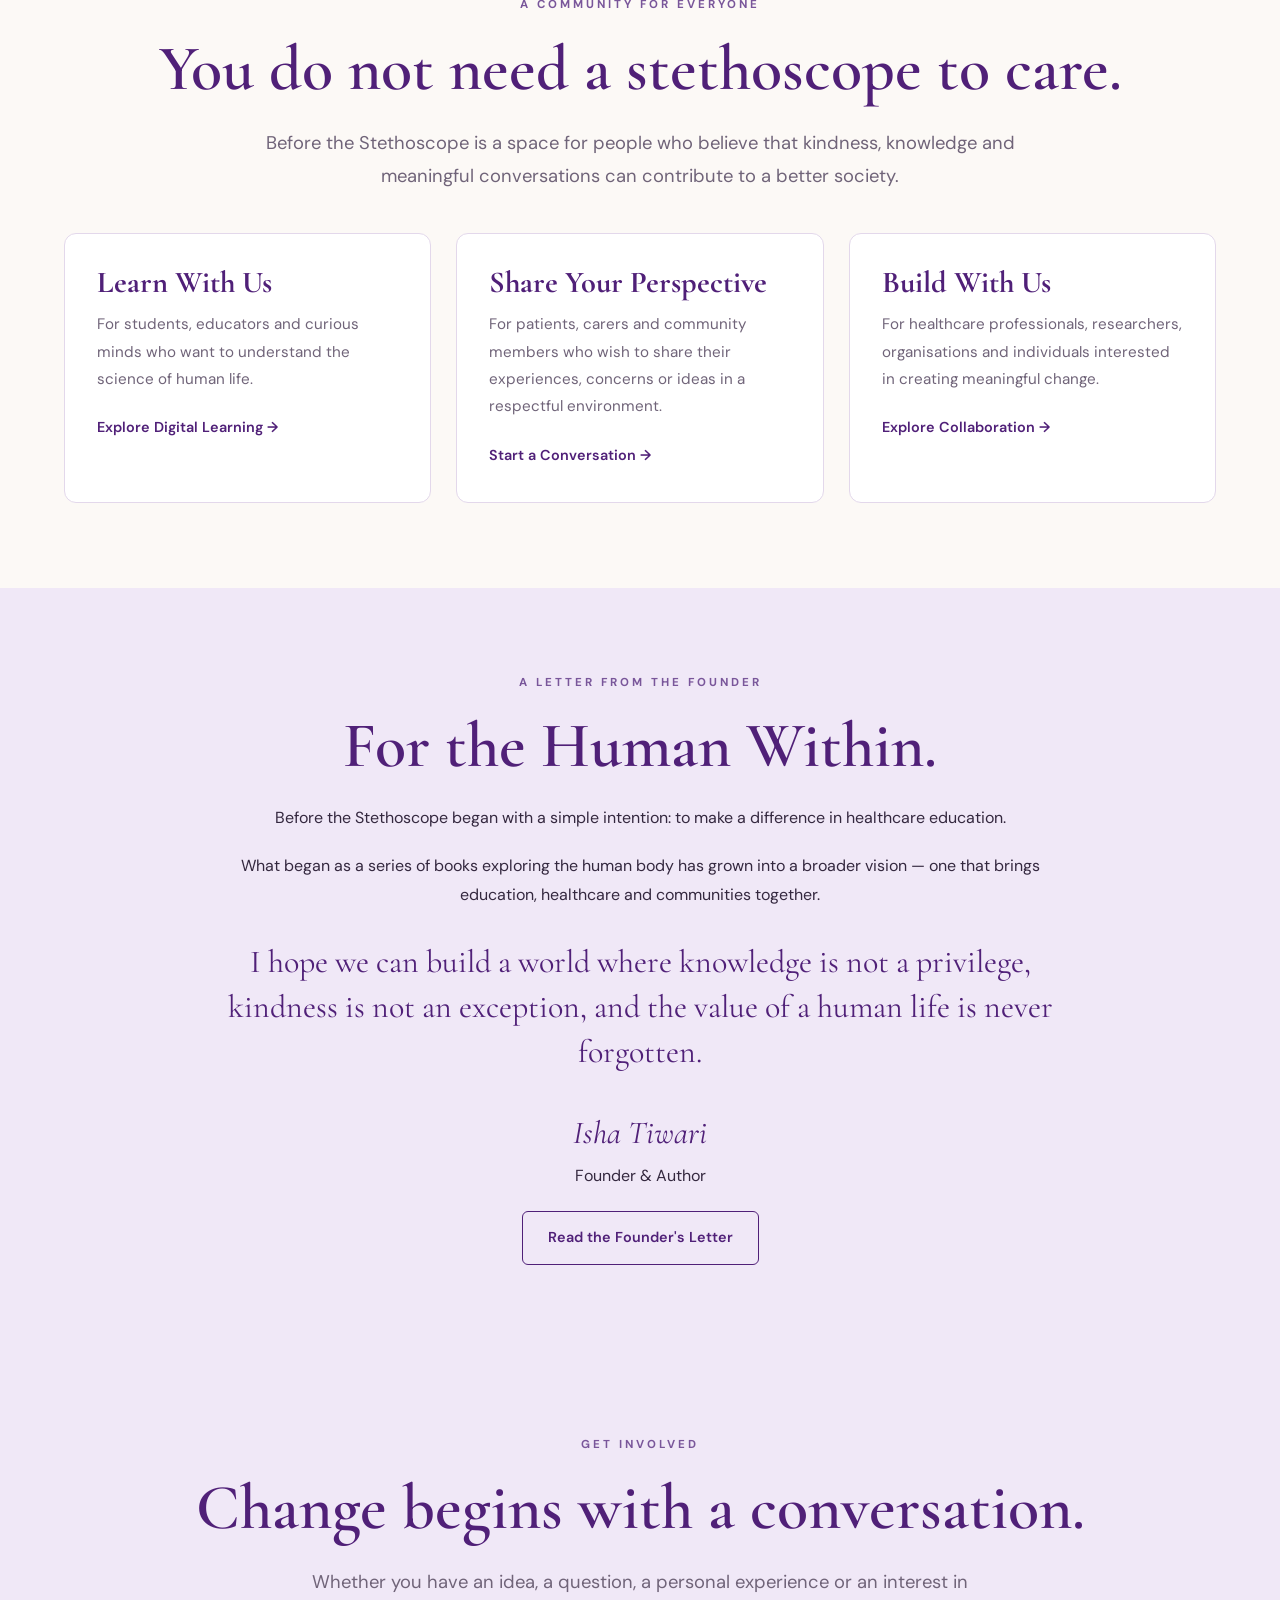
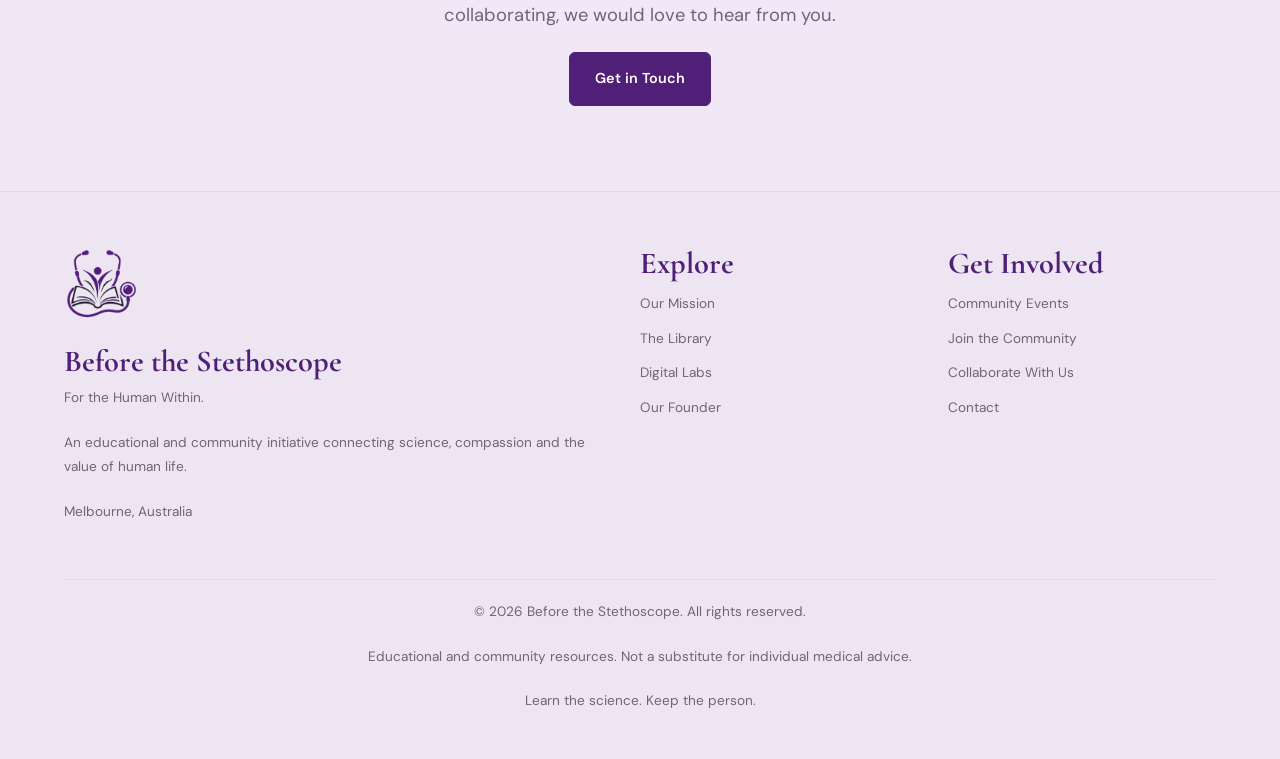
==== commit da121ae4: "Update index.html" ====
--- a/index.html
+++ b/index.html
@@ -1,179 +1,1914 @@
-<!doctype html>
-<html lang="en" data-theme="dark">
+
+<!DOCTYPE html>
+<html lang="en-AU">
+
 <head>
-  <meta charset="utf-8">
-  <meta name="viewport" content="width=device-width,initial-scale=1">
-  <link rel="icon" type="image/png" href="images/before-the-stethoscope-transparent.png">
-  <meta name="theme-color" content="#09070d">
-  <meta name="description" content="Before the Stethoscope is a human-centred series exploring the science behind medicine, one person and one question at a time.">
-  <title>Before the Stethoscope — Learn the science. Keep the person.</title>
-  <link rel="stylesheet" href="style.css">
-  <script defer src="analytics.js"></script>
-  <script defer src="site.js"></script>
+    <meta charset="UTF-8">
+    <meta name="viewport" content="width=device-width, initial-scale=1.0">
+    <meta name="theme-color" content="#502078">
+
+    <title>Before the Stethoscope | For the Human Within</title>
+
+    <meta name="description" content="A community initiative bringing science, healthcare, education and humanity together.">
+
+    <link rel="icon" type="image/png"
+          href="images/before-the-stethoscope-transparent.png">
+
+    <link rel="preconnect" href="https://fonts.googleapis.com">
+    <link rel="preconnect" href="https://fonts.gstatic.com" crossorigin>
+
+    <link href="https://fonts.googleapis.com/css2?family=Cormorant+Garamond:wght@400;500;600;700&family=DM+Sans:wght@400;500;600;700&display=swap"
+          rel="stylesheet">
+
+    <script defer src="analytics.js"></script>
+
+    <style>
+
+        /* =========================================
+           BRAND COLOURS
+        ========================================= */
+
+        :root {
+            --purple: #502078;
+            --plum: #79569a;
+            --lavender: #cbb8e0;
+            --lilac: #f0e8f7;
+            --ivory: #fcf9f6;
+            --white: #ffffff;
+            --ink: #34283f;
+            --muted: #706479;
+            --border: #e3d8eb;
+
+            --heading: 'Cormorant Garamond', Georgia, serif;
+            --body: 'DM Sans', Arial, sans-serif;
+        }
+
+        * {
+            box-sizing: border-box;
+        }
+
+        html {
+            scroll-behavior: smooth;
+        }
+
+        body {
+            margin: 0;
+            background: var(--ivory);
+            color: var(--ink);
+            font-family: var(--body);
+            font-size: 16px;
+            line-height: 1.8;
+        }
+
+        a {
+            color: var(--purple);
+            text-decoration: none;
+        }
+
+        a:focus-visible,
+        summary:focus-visible,
+        button:focus-visible {
+            outline: 3px solid var(--plum);
+            outline-offset: 5px;
+        }
+
+        img {
+            max-width: 100%;
+        }
+
+        .container {
+            width: min(1200px, 90%);
+            margin: auto;
+        }
+
+        section {
+            padding: 85px 0;
+            scroll-margin-top: 100px;
+        }
+
+        h1, h2, h3, h4 {
+            font-family: var(--heading);
+            color: var(--purple);
+            line-height: 1.1;
+            margin-top: 0;
+        }
+
+        h1 {
+            font-size: clamp(3.5rem, 7vw, 6.5rem);
+            font-weight: 600;
+            letter-spacing: -2px;
+            margin-bottom: 20px;
+        }
+
+        h2 {
+            font-size: clamp(2.5rem, 5vw, 4rem);
+            font-weight: 600;
+            margin-bottom: 22px;
+        }
+
+        h3 {
+            font-size: 1.9rem;
+            margin-bottom: 12px;
+        }
+
+        p {
+            margin: 0 0 20px;
+        }
+
+        .eyebrow {
+            display: block;
+            color: var(--plum);
+            font-size: 0.72rem;
+            font-weight: 700;
+            letter-spacing: 3px;
+            text-transform: uppercase;
+            margin-bottom: 18px;
+        }
+
+        .lead {
+            font-size: 1.15rem;
+            color: var(--muted);
+            max-width: 750px;
+        }
+
+        .centred {
+            text-align: center;
+        }
+
+        .centred p {
+            margin-left: auto;
+            margin-right: auto;
+        }
+
+        .soft-section {
+            background: var(--lilac);
+        }
+
+        /* =========================================
+           NAVIGATION
+        ========================================= */
+
+        header {
+            position: sticky;
+            top: 0;
+            z-index: 100;
+            background: rgba(252, 249, 246, 0.97);
+            border-bottom: 1px solid var(--border);
+        }
+
+        .navigation {
+            display: flex;
+            justify-content: space-between;
+            align-items: center;
+            gap: 25px;
+            padding: 18px 0;
+        }
+
+        .brand {
+            display: flex;
+            align-items: center;
+            gap: 14px;
+        }
+
+        .brand img {
+            width: 58px;
+            height: 58px;
+            object-fit: contain;
+        }
+
+        .brand-name {
+            font-family: var(--heading);
+            font-size: 1.55rem;
+            font-weight: 700;
+            color: var(--purple);
+            line-height: 1.1;
+        }
+
+        .brand-name small {
+            display: block;
+            font-family: var(--body);
+            font-size: 0.62rem;
+            font-weight: 500;
+            letter-spacing: 2px;
+            text-transform: uppercase;
+            margin-top: 7px;
+        }
+
+        .nav-links {
+            display: flex;
+            align-items: center;
+            gap: 22px;
+            flex-wrap: wrap;
+        }
+
+        .nav-links a {
+            font-size: 0.85rem;
+            font-weight: 600;
+            color: var(--ink);
+            transition: color 0.2s;
+        }
+
+        .nav-links a:hover {
+            color: var(--plum);
+        }
+
+        /* =========================================
+           BUTTONS
+        ========================================= */
+
+        .button {
+            display: inline-block;
+            padding: 13px 25px;
+            background: var(--purple);
+            color: white;
+            border: 1px solid var(--purple);
+            border-radius: 6px;
+            font-size: 0.9rem;
+            font-weight: 600;
+            transition: background 0.2s, transform 0.2s;
+        }
+
+        .button:hover {
+            background: var(--plum);
+            border-color: var(--plum);
+            transform: translateY(-2px);
+        }
+
+        .button-outline {
+            background: transparent;
+            color: var(--purple);
+        }
+
+        .button-outline:hover {
+            background: var(--lilac);
+            color: var(--purple);
+        }
+
+        .button-group {
+            display: flex;
+            flex-wrap: wrap;
+            gap: 14px;
+            margin-top: 28px;
+        }
+
+        /* =========================================
+           HERO
+        ========================================= */
+
+        .hero {
+            padding: 100px 0;
+            background:
+                radial-gradient(
+                    ellipse at 85% 30%,
+                    #e5d5f2 0%,
+                    transparent 60%
+                ),
+                var(--ivory);
+        }
+
+        .hero-layout {
+            display: grid;
+            grid-template-columns: 1.3fr 1fr;
+            gap: 65px;
+            align-items: center;
+        }
+
+        .hero h1 span {
+            display: block;
+            color: var(--plum);
+        }
+
+        .hero-description {
+            font-size: 1.2rem;
+            color: var(--muted);
+            max-width: 650px;
+        }
+
+        .hero-symbol {
+            text-align: center;
+            padding: 35px;
+        }
+
+        .hero-symbol img {
+            width: 270px;
+            height: auto;
+            object-fit: contain;
+        }
+
+        .hero-symbol blockquote {
+            font-family: var(--heading);
+            color: var(--purple);
+            font-size: 2rem;
+            line-height: 1.3;
+            margin: 25px 0 10px;
+        }
+
+        .hero-symbol p {
+            color: var(--muted);
+            font-size: 0.85rem;
+            letter-spacing: 2px;
+            text-transform: uppercase;
+        }
+
+        /* =========================================
+           SERIES STATISTICS
+        ========================================= */
+
+        .statistics {
+            display: grid;
+            grid-template-columns: repeat(3, 1fr);
+            padding: 28px 0;
+            border-top: 1px solid var(--border);
+            border-bottom: 1px solid var(--border);
+            text-align: center;
+        }
+
+        .stat strong {
+            display: block;
+            font-family: var(--heading);
+            font-size: 3rem;
+            color: var(--purple);
+            line-height: 1.2;
+        }
+
+        .stat span {
+            font-size: 0.85rem;
+            color: var(--muted);
+        }
+
+        /* =========================================
+           MISSION AND COMMUNITY CARDS
+        ========================================= */
+
+        .three-columns {
+            display: grid;
+            grid-template-columns: repeat(3, 1fr);
+            gap: 25px;
+            margin-top: 40px;
+        }
+
+        .information-card {
+            background: var(--white);
+            border: 1px solid var(--border);
+            border-radius: 12px;
+            padding: 32px;
+        }
+
+        .information-card .number {
+            font-family: var(--heading);
+            font-size: 2.8rem;
+            color: var(--plum);
+            margin-bottom: 12px;
+        }
+
+        .information-card p {
+            color: var(--muted);
+            font-size: 0.95rem;
+        }
+
+        .information-card a {
+            font-weight: 600;
+            font-size: 0.9rem;
+        }
+
+        /* =========================================
+           PHILOSOPHY
+        ========================================= */
+
+        .philosophy {
+            background: #e9ddf2;
+            text-align: center;
+        }
+
+        .philosophy blockquote {
+            max-width: 900px;
+            margin: 0 auto 25px;
+            font-family: var(--heading);
+            font-size: clamp(2.4rem, 5vw, 4.3rem);
+            color: var(--purple);
+            line-height: 1.2;
+        }
+
+        .philosophy p {
+            max-width: 720px;
+            margin: auto;
+            color: var(--muted);
+        }
+
+        /* =========================================
+           BOOK LIBRARY
+        ========================================= */
+
+        .bookshelf {
+            display: grid;
+            grid-template-columns: repeat(4, minmax(0, 1fr));
+            gap: 38px 26px;
+            align-items: start;
+            margin-top: 45px;
+        }
+
+        .edition {
+            min-width: 0;
+        }
+
+        .edition summary {
+            list-style: none;
+            cursor: pointer;
+        }
+
+        .edition summary::-webkit-details-marker {
+            display: none;
+        }
+
+        .book-cover {
+            position: relative;
+            display: flex;
+            flex-direction: column;
+            justify-content: space-between;
+            min-height: 290px;
+            aspect-ratio: 3 / 4;
+            padding: 25px 20px 22px 30px;
+
+            background:
+                linear-gradient(
+                    90deg,
+                    rgba(0, 0, 0, 0.22) 0px,
+                    rgba(0, 0, 0, 0.15) 9px,
+                    rgba(255, 255, 255, 0.16) 11px,
+                    transparent 17px
+                ),
+                var(--book-colour);
+
+            border-radius: 3px 9px 9px 3px;
+
+            box-shadow:
+                5px 5px 0 #e4ddd6,
+                8px 8px 0 var(--book-colour),
+                12px 16px 22px rgba(52, 40, 63, 0.15);
+
+            color: white;
+            transition: transform 0.25s;
+        }
+
+        .book-cover:hover {
+            transform: translateY(-7px);
+        }
+
+        .book-series {
+            font-size: 0.65rem;
+            letter-spacing: 1.5px;
+            text-transform: uppercase;
+            line-height: 1.5;
+        }
+
+        .book-emblem {
+    display: flex;
+    align-items: center;
+    justify-content: center;
+
+    width: 120px;
+    height: 120px;
+
+    margin: 20px auto;
+    padding: 15px;
+
+    background: #fcf9f6;
+    border-radius: 50%;
+
+    border: 2px solid rgba(255, 255, 255, 0.6);
+
+    box-shadow: 0 4px 15px rgba(0, 0, 0, 0.08);
+}
+
+.book-emblem img {
+    width: 100%;
+    height: 100%;
+    object-fit: contain;
+}
+
+      .book-cover {
+    align-items: center;
+    text-align: center;
+    min-height: 340px;
+}
+
+.book-series {
+    text-align: center;
+    width: 100%;
+    font-size: 0.65rem;
+    letter-spacing: 1.5px;
+}
+
+.book-title {
+    text-align: center;
+    font-family: var(--heading);
+    font-size: 2rem;
+    font-weight: 600;
+    margin: 10px 0;
+}
+
+.book-bottom {
+    width: 100%;
+    text-align: center;
+}
+
+        .book-title {
+            font-family: var(--heading);
+            font-size: clamp(1.5rem, 2.8vw, 2.4rem);
+            font-weight: 600;
+            line-height: 1.05;
+            overflow-wrap: anywhere;
+        }
+
+        .book-bottom {
+            font-size: 0.75rem;
+            border-top: 1px solid rgba(255,255,255,0.4);
+            padding-top: 12px;
+        }
+
+        .edition:not([open]) .book-bottom::after {
+            content: " +";
+            float: right;
+        }
+
+        .edition[open] .book-bottom::after {
+            content: " −";
+            float: right;
+        }
+
+        .volume-list {
+            padding: 18px 0 0 24px;
+            margin-bottom: 0;
+            font-size: 0.88rem;
+        }
+
+        .volume-list li {
+            padding: 10px 0;
+            border-bottom: 1px solid var(--border);
+        }
+
+        .volume-list small {
+            display: block;
+            color: var(--muted);
+            font-size: 0.72rem;
+        }
+
+        .library-note {
+            margin-top: 40px;
+            color: var(--muted);
+            font-size: 0.85rem;
+        }
+
+        /* =========================================
+           FEATURED BOOK
+        ========================================= */
+
+        .featured-layout {
+            display: grid;
+            grid-template-columns: 1fr 1.2fr;
+            gap: 65px;
+            align-items: center;
+        }
+
+        .featured-cover {
+            max-width: 300px;
+            margin: auto;
+            background: var(--purple);
+            color: white;
+            padding: 40px 30px;
+            border-radius: 3px 10px 10px 3px;
+            border-left: 13px solid #391456;
+            box-shadow:
+                8px 8px 0 #e2d9e7,
+                13px 13px 0 #79569a,
+                20px 25px 35px #50207825;
+            aspect-ratio: 3 / 4.3;
+            display: flex;
+            flex-direction: column;
+            justify-content: space-between;
+        }
+
+        .featured-cover img {
+            width: 90px;
+            background: var(--ivory);
+            padding: 12px;
+            border-radius: 50%;
+        }
+
+        .featured-cover h3 {
+            color: white;
+            font-size: 2.6rem;
+        }
+
+        .featured-cover small {
+            letter-spacing: 2px;
+            font-size: 0.7rem;
+            text-transform: uppercase;
+        }
+
+        /* =========================================
+           LEARNING PHILOSOPHY
+        ========================================= */
+
+        .learning-path {
+            display: grid;
+            grid-template-columns: repeat(3, 1fr);
+            gap: 16px;
+            margin-top: 35px;
+        }
+
+        .learning-step {
+            padding: 23px;
+            border: 1px solid var(--border);
+            background: var(--white);
+            border-radius: 8px;
+        }
+
+        .learning-step span {
+            display: block;
+            font-family: var(--heading);
+            font-size: 2rem;
+            color: var(--plum);
+        }
+
+        .learning-step strong {
+            font-size: 0.95rem;
+        }
+
+        /* =========================================
+           EVENTS
+        ========================================= */
+
+        .events-section {
+            background: linear-gradient(
+                135deg,
+                #f0e8f7,
+                #e0d0ed
+            );
+        }
+
+        .event-card {
+            display: grid;
+            grid-template-columns: 1.4fr 1fr;
+            gap: 40px;
+            padding: 45px;
+            background: var(--white);
+            border: 1px solid var(--border);
+            border-radius: 14px;
+            margin-top: 35px;
+        }
+
+        .event-status {
+            display: inline-block;
+            padding: 5px 13px;
+            background: var(--lilac);
+            color: var(--purple);
+            border-radius: 20px;
+            font-size: 0.75rem;
+            font-weight: 600;
+            margin-bottom: 20px;
+        }
+
+        .event-details {
+            background: var(--ivory);
+            border-radius: 10px;
+            padding: 25px;
+        }
+
+        .event-details p {
+            font-size: 0.9rem;
+            margin-bottom: 14px;
+        }
+
+        /* =========================================
+           FOUNDER
+        ========================================= */
+
+        .founder-note {
+            max-width: 850px;
+            margin: auto;
+            text-align: center;
+        }
+
+        .founder-note blockquote {
+            font-family: var(--heading);
+            font-size: 2rem;
+            color: var(--purple);
+            line-height: 1.4;
+            margin: 30px 0;
+        }
+
+        .signature {
+            font-family: var(--heading);
+            font-size: 2rem;
+            font-style: italic;
+            color: var(--purple);
+        }
+
+        /* =========================================
+           CONTACT
+        ========================================= */
+
+        .contact-section {
+            background: var(--lilac);
+            text-align: center;
+        }
+
+        .contact-section p {
+            max-width: 700px;
+            margin-left: auto;
+            margin-right: auto;
+        }
+
+        /* =========================================
+           FOOTER
+        ========================================= */
+
+        footer {
+            background: #eee5f3;
+            border-top: 1px solid var(--border);
+            padding: 55px 0 25px;
+        }
+
+        .footer-layout {
+            display: grid;
+            grid-template-columns: 2fr 1fr 1fr;
+            gap: 40px;
+        }
+
+        .footer-brand img {
+            width: 75px;
+            margin-bottom: 15px;
+        }
+
+        .footer-brand h3 {
+            margin-bottom: 8px;
+        }
+
+        footer p,
+        footer a {
+            font-size: 0.85rem;
+            color: var(--muted);
+        }
+
+        footer a {
+            display: block;
+            margin-bottom: 10px;
+        }
+
+        footer a:hover {
+            color: var(--purple);
+            text-decoration: underline;
+        }
+
+        .footer-bottom {
+            margin-top: 35px;
+            padding-top: 20px;
+            border-top: 1px solid var(--border);
+            text-align: center;
+        }
+
+        /* =========================================
+           MOBILE RESPONSIVENESS
+        ========================================= */
+
+        @media (max-width: 1000px) {
+
+            .navigation {
+                flex-direction: column;
+            }
+
+            .nav-links {
+                justify-content: center;
+            }
+
+            .bookshelf {
+                grid-template-columns: repeat(3, minmax(0, 1fr));
+            }
+
+            .hero-layout {
+                gap: 30px;
+            }
+        }
+
+        @media (max-width: 700px) {
+
+            header {
+                position: relative;
+            }
+
+            section {
+                padding: 55px 0;
+                scroll-margin-top: 20px;
+            }
+
+            .hero {
+                padding: 55px 0;
+            }
+
+            .hero-layout,
+            .featured-layout,
+            .event-card,
+            .three-columns,
+            .footer-layout {
+                grid-template-columns: 1fr;
+            }
+
+            .hero-layout {
+                text-align: center;
+            }
+
+            .hero-symbol img {
+                width: 180px;
+            }
+
+            .hero-symbol {
+                padding: 15px;
+            }
+
+            .button-group {
+                justify-content: center;
+            }
+
+            .bookshelf {
+                grid-template-columns: repeat(2, minmax(0, 1fr));
+                gap: 28px 17px;
+            }
+
+            .book-cover {
+                min-height: 230px;
+                padding: 18px 12px 18px 22px;
+            }
+
+            .book-emblem {
+                width: 45px;
+                height: 45px;
+                padding: 6px;
+            }
+
+            .book-series {
+                font-size: 0.55rem;
+            }
+
+            .learning-path {
+                grid-template-columns: repeat(2, 1fr);
+            }
+
+            .event-card {
+                padding: 25px;
+            }
+
+            .stat strong {
+                font-size: 2.3rem;
+            }
+
+            .stat span {
+                font-size: 0.72rem;
+            }
+
+            .nav-links {
+                gap: 12px 18px;
+            }
+        }
+
+        @media (prefers-reduced-motion: reduce) {
+
+            html {
+                scroll-behavior: auto;
+            }
+
+            * {
+                transition: none !important;
+            }
+        }
+
+    </style>
 </head>
+
 <body>
-<a class="skip" href="#main">Skip to content</a>
-<div class="topline"></div>
-
-<header class="site-header">
-  <nav class="nav" aria-label="Main navigation">
-   <a class="brand" href="index.html" aria-label="Before the Stethoscope home">
-  <img
-    class="brand-logo"
-    src="images/before-the-stethoscope-transparent.png"
-    alt=""
-  >
-  <span class="brand-copy">
-    Before the Stethoscope
-    <small>Learn the science. Keep the person.</small>
-  </span>
-</a>
-    <div class="nav-tools">
-      <a href="explore.html">Explore the series</a>
-      <a href="digital-lab.html">Digital Labs</a>
-      <a href="author.html">From the Author</a>
-      <a href="#contact">Contact</a>
-      <div class="theme-picker" role="group" aria-label="Choose appearance">
-        <button data-theme-choice="system">Auto</button>
-        <button data-theme-choice="light">Light</button>
-        <button data-theme-choice="dark">Dark</button>
-        <button data-theme-choice="magic">Magic ✦</button>
-      </div>
-    </div>
-  </nav>
-</header>
-
-<main id="main">
-  <section class="hero">
-    <div class="wrap hero-content">
-      <span class="eyebrow">A medical science series, made human</span>
-      <h1>Before the <em>Stethoscope</em></h1>
-      <p class="lead">
-        Before a diagnosis, a treatment or a clinical conversation, there is a person—and a question about what is happening. Follow that question into the science, then bring what you learn back to the person.
-      </p>
-      <div class="actions">
-        <a class="button" href="explore.html">Explore the series <span aria-hidden="true">↗</span></a>
-        <a class="button outline" href="book-one-digital-lab.html">Step into the Digital Lab</a>
-      </div>
-    </div>
-  </section>
-
-  <section class="section">
-    <div class="wrap panel split">
-      <div>
-        <span class="eyebrow">Start with your why</span>
-        <h2>What draws you to medicine?</h2>
-      </div>
-      <div>
-        <p>
-          Maybe it is the body’s hidden logic, the people you hope to care for, or the questions no one has answered yet. Your reason can change as you learn. Let curiosity give you a place to begin.
-        </p>
-        <p class="quote">Learn the science. Keep the person. Let curiosity lead.</p>
-      </div>
-    </div>
-  </section>
-
-  <section class="section">
-    <div class="wrap">
-      <div class="heading">
-        <div>
-          <span class="eyebrow">Thirteen ways in</span>
-          <h2>Choose a starting point.</h2>
+
+    <!-- =====================================
+         NAVIGATION
+    ====================================== -->
+
+    <header>
+
+        <nav class="container navigation" aria-label="Main navigation">
+
+            <a href="index.html" class="brand">
+
+                <img
+                    src="images/before-the-stethoscope-transparent.png"
+                    alt=""
+                >
+
+                <div class="brand-name">
+                    Before the Stethoscope
+                    <small>For the Human Within</small>
+                </div>
+
+            </a>
+
+            <div class="nav-links">
+
+                <a href="#mission">Our Mission</a>
+                <a href="#books">The Library</a>
+                <a href="#events">Events</a>
+                <a href="digital-lab.html">Digital Labs</a>
+                <a href="#community">Community</a>
+                <a href="author.html">Founder</a>
+                <a href="#contact">Contact</a>
+
+            </div>
+
+        </nav>
+
+    </header>
+
+    <main>
+
+        <!-- =====================================
+             HERO
+        ====================================== -->
+
+        <section class="hero">
+
+            <div class="container hero-layout">
+
+                <div>
+
+                    <span class="eyebrow">
+                        Science · Education · Humanity
+                    </span>
+
+                    <h1>
+                        Before the
+                        <span>Stethoscope.</span>
+                    </h1>
+
+                    <p class="hero-description">
+                        Understanding the science of life.
+                        Remembering the value of living.
+                    </p>
+
+                    <p>
+                        An educational and community initiative
+                        dedicated to bringing humanity, compassion
+                        and scientific understanding closer together.
+                    </p>
+
+                    <p>
+                        Because healthcare begins not with a
+                        diagnosis, a textbook or a professional
+                        title, but with a human being.
+                    </p>
+
+                    <div class="button-group">
+
+                        <a href="#community" class="button">
+                            Be Part of the Change
+                        </a>
+
+                        <a href="#books" class="button button-outline">
+                            Explore Our Books
+                        </a>
+
+                    </div>
+
+                </div>
+
+                <div class="hero-symbol">
+
+                    <img
+                        src="images/before-the-stethoscope-transparent.png"
+                        alt="Before the Stethoscope original emblem"
+                    >
+
+                    <blockquote>
+                        “The individual comes before the system.”
+                    </blockquote>
+
+                    <p>For the Human Within</p>
+
+                </div>
+
+            </div>
+
+        </section>
+
+        <!-- =====================================
+             STATISTICS
+        ====================================== -->
+
+        <div class="container statistics">
+
+            <div class="stat">
+                <strong>12</strong>
+                <span>Planned Academic Editions</span>
+            </div>
+
+            <div class="stat">
+                <strong>60</strong>
+                <span>Planned Educational Books</span>
+            </div>
+
+            <div class="stat">
+                <strong>One</strong>
+                <span>Shared Humanity</span>
+            </div>
+
         </div>
-        <p>Each subject has its own series of focused sub-books. Visit the series explorer for the full collection and book pathways.</p>
-      </div>
-
-      <div class="grid">
-        <a class="card" style="--accent:#c9a8ff" href="explore.html#physiology"><small>01 · BODY SYSTEMS</small><h3>Physiology</h3><p>How the body works, adapts and keeps balance.</p></a>
-        <a class="card" style="--accent:#f3d77b" href="explore.html#biochemistry"><small>02 · MOLECULES</small><h3>Biochemistry</h3><p>The chemistry and energy that make life happen.</p></a>
-        <a class="card" style="--accent:#f1a6bf" href="explore.html#anatomy"><small>03 · STRUCTURE</small><h3>Anatomy</h3><p>The body’s regions, structures and relationships.</p></a>
-        <a class="card" style="--accent:#8fc4ff" href="explore.html#histology"><small>04 · TISSUES</small><h3>Histology</h3><p>How cells and tissues build working organs.</p></a>
-        <a class="card" style="--accent:#aaa3ff" href="explore.html#genetics"><small>05 · INHERITANCE</small><h3>Genetics</h3><p>Genes, variation and the stories carried in DNA.</p></a>
-        <a class="card" style="--accent:#88d7a8" href="explore.html#immunology"><small>06 · DEFENCE</small><h3>Immunology</h3><p>How the body recognises and responds to threats.</p></a>
-        <a class="card" style="--accent:#73d8ce" href="explore.html#microbiology"><small>07 · MICROBES</small><h3>Microbiology</h3><p>The unseen life around us, within us and sometimes against us.</p></a>
-        <a class="card" style="--accent:#ffb36f" href="explore.html#pharmacology"><small>08 · MEDICINES</small><h3>Pharmacology</h3><p>How medicines work and how to use them thoughtfully.</p></a>
-        <a class="card" style="--accent:#ff8d91" href="explore.html#pathology"><small>09 · DISEASE</small><h3>Pathology</h3><p>Understanding illness through changes in cells and tissues.</p></a>
-        <a class="card" style="--accent:#aaa3ff" href="explore.html#neuroscience"><small>10 · NERVOUS SYSTEM</small><h3>Neuroscience</h3><p>The brain, nerves, sensation, behaviour and change.</p></a>
-        <a class="card" style="--accent:#7bd8ed" href="explore.html#clinical-thinking"><small>11 · REASONING</small><h3>Clinical Thinking</h3><p>Turning a person’s story and evidence into careful decisions.</p></a>
-        <a class="card" style="--accent:#ff9fc6" href="explore.html#communication-care"><small>12 · RELATIONSHIPS</small><h3>Communication &amp; Care</h3><p>The human work of listening, explaining and building trust.</p></a>
-        <a class="card" style="--accent:#c4df79" href="explore.html#evidence-public-health"><small>13 · COMMUNITIES</small><h3>Evidence &amp; Public Health</h3><p>Using evidence to understand health beyond the clinic.</p></a>
-      </div>
-
-      <div class="actions">
-        <a class="button outline" href="explore.html">See every series and book pathway ↗</a>
-      </div>
-    </div>
-  </section>
-
-  <section class="section">
-    <div class="wrap">
-      <div class="heading">
-        <div>
-          <span class="eyebrow">A connected way to learn</span>
-          <h2>How to use this book.</h2>
+
+        <!-- =====================================
+             OUR MISSION
+        ====================================== -->
+
+        <section id="mission">
+
+            <div class="container">
+
+                <div class="centred">
+
+                    <span class="eyebrow">Why We Exist</span>
+
+                    <h2>
+                        Humanity belongs at the heart of healthcare.
+                    </h2>
+
+                    <p class="lead">
+                        We believe education should do more than
+                        transfer knowledge. It should help us
+                        understand one another, question existing
+                        systems and create a world in which every
+                        human life is treated with dignity.
+                    </p>
+
+                </div>
+
+                <div class="three-columns">
+
+                    <article class="information-card">
+
+                        <div class="number">01</div>
+
+                        <h3>Health</h3>
+
+                        <p>
+                            Making scientific and healthcare education
+                            approachable, meaningful and grounded
+                            in evidence.
+                        </p>
+
+                    </article>
+
+                    <article class="information-card">
+
+                        <div class="number">02</div>
+
+                        <h3>Wellbeing</h3>
+
+                        <p>
+                            Recognising the emotional, physical
+                            and social experiences of patients,
+                            students, carers and healthcare
+                            professionals.
+                        </p>
+
+                    </article>
+
+                    <article class="information-card">
+
+                        <div class="number">03</div>
+
+                        <h3>The Value of Life</h3>
+
+                        <p>
+                            Encouraging kindness, dignity,
+                            equitable access to care and respect
+                            for every individual, regardless
+                            of their circumstances.
+                        </p>
+
+                    </article>
+
+                </div>
+
+            </div>
+
+        </section>
+
+        <!-- =====================================
+             PHILOSOPHY
+        ====================================== -->
+
+        <section class="philosophy">
+
+            <div class="container">
+
+                <span class="eyebrow">Our Philosophy</span>
+
+                <blockquote>
+                    Before there is a doctor, there is a human.
+                    Before there is medicine, there is someone
+                    who needs care.
+                </blockquote>
+
+                <p>
+                    Science gives us the tools to understand life.
+                    Humanity reminds us why that understanding
+                    matters.
+                </p>
+
+            </div>
+
+        </section>
+
+        <!-- =====================================
+             THE BOOK LIBRARY
+        ====================================== -->
+
+        <section id="books">
+
+            <div class="container">
+
+                <div class="centred">
+
+                    <span class="eyebrow">
+                        The Before the Stethoscope Series
+                    </span>
+
+                    <h2>Many disciplines. One human story.</h2>
+
+                    <p class="lead">
+                        Twelve academic editions exploring the
+                        foundations of medical science, each
+                        containing five planned books.
+                        Select an edition to explore its volumes.
+                    </p>
+
+                </div>
+
+                <div class="bookshelf" id="bookshelf">
+                    <!-- Book editions generated below -->
+                </div>
+
+                <noscript>
+                    <p>
+                        Please enable JavaScript to explore
+                        the interactive book library.
+                    </p>
+                    <a href="explore.html">Visit the series explorer</a>
+                </noscript>
+
+                <p class="library-note">
+                    The collection is currently under development.
+                    Future volume titles and publication schedules
+                    are provisional.
+                </p>
+
+                <a href="explore.html" class="button button-outline">
+                    Explore the Complete Series
+                </a>
+
+            </div>
+
+        </section>
+
+        <!-- =====================================
+             FEATURED BOOK
+        ====================================== -->
+
+        <section class="soft-section">
+
+            <div class="container featured-layout">
+
+                <div class="featured-cover">
+
+                    <small>Before the Stethoscope</small>
+
+                    <img
+                        src="images/before-the-stethoscope-transparent.png"
+                        alt=""
+                    >
+
+                    <div>
+                        <small>Physiology · Book I</small>
+
+                        <h3>
+                            Cellular Systems and the Human Within
+                        </h3>
+                    </div>
+
+                    <small>Isha Tiwari</small>
+
+                </div>
+
+                <div>
+
+                    <span class="eyebrow">
+                        Where It All Begins
+                    </span>
+
+                    <h2>
+                        The smallest foundations of human life.
+                    </h2>
+
+                    <p class="lead">
+                        Physiology Edition — Book I:
+                        Cellular Systems and the Human Within.
+                    </p>
+
+                    <p>
+                        Explore the cell membrane, organelles,
+                        intracellular membrane systems, blood
+                        and cell division through scientific
+                        explanations, clinical connections
+                        and human stories.
+                    </p>
+
+                    <p>
+                        Designed for learners beginning their
+                        journey into medical science, this book
+                        encourages students to understand not
+                        only the mechanisms of the human body,
+                        but also the person living within it.
+                    </p>
+
+                    <a href="book-one-digital-lab.html" class="button">
+                        Explore the Companion Digital Lab
+                    </a>
+
+                </div>
+
+            </div>
+
+        </section>
+
+        <!-- =====================================
+             LEARNING APPROACH
+        ====================================== -->
+
+        <section>
+
+            <div class="container">
+
+                <div class="centred">
+
+                    <span class="eyebrow">
+                        A Different Way to Learn
+                    </span>
+
+                    <h2>Learn the science. Keep the person.</h2>
+
+                    <p class="lead">
+                        Connecting scientific understanding
+                        with clinical reasoning, curiosity
+                        and the lived experiences of people.
+                    </p>
+
+                </div>
+
+                <div class="learning-path">
+
+                    <div class="learning-step">
+                        <span>01</span>
+                        <strong>Meet the Person</strong>
+                    </div>
+
+                    <div class="learning-step">
+                        <span>02</span>
+                        <strong>Explore the Science</strong>
+                    </div>
+
+                    <div class="learning-step">
+                        <span>03</span>
+                        <strong>Draw the Mechanism</strong>
+                    </div>
+
+                    <div class="learning-step">
+                        <span>04</span>
+                        <strong>Connect the Systems</strong>
+                    </div>
+
+                    <div class="learning-step">
+                        <span>05</span>
+                        <strong>Return to the Person</strong>
+                    </div>
+
+                    <div class="learning-step">
+                        <span>06</span>
+                        <strong>Reflect and Question</strong>
+                    </div>
+
+                </div>
+
+            </div>
+
+        </section>
+
+        <!-- =====================================
+             EVENTS
+        ====================================== -->
+
+        <section id="events" class="events-section">
+
+            <div class="container">
+
+                <span class="eyebrow">
+                    Community Events &amp; Conferences
+                </span>
+
+                <h2>Conversations that matter.</h2>
+
+                <p class="lead">
+                    Bringing together students, healthcare
+                    professionals, educators, researchers
+                    and community members to ask difficult
+                    questions and explore meaningful solutions.
+                </p>
+
+                <article class="event-card">
+
+                    <div>
+
+                        <span class="event-status">
+                            In Development
+                        </span>
+
+                        <h3>
+                            Bridging Medicine and Humanity
+                        </h3>
+
+                        <p>
+                            A community gathering exploring
+                            healthcare trust, patient experiences,
+                            compassionate practice and the
+                            barriers that prevent people from
+                            receiving the care they deserve.
+                        </p>
+
+                        <p>
+                            You do not need to be a medical
+                            professional or an experienced
+                            public speaker to contribute.
+                            Your experiences and ideas matter.
+                        </p>
+
+                        <!-- Replace #contact with your Humanitix URL
+                             when registration becomes available. -->
+
+                        <div class="button-group">
+
+                            <a href="#contact" class="button">
+                                Express Your Interest
+                            </a>
+
+                            <a href="#contact"
+                               class="button button-outline">
+                                Present an Idea
+                            </a>
+
+                        </div>
+
+                    </div>
+
+                    <div class="event-details">
+
+                        <span class="eyebrow">Event Information</span>
+
+                        <p>
+                            <strong>Location</strong><br>
+                            Melbourne, Australia
+                        </p>
+
+                        <p>
+                            <strong>Date</strong><br>
+                            To be announced
+                        </p>
+
+                        <p>
+                            <strong>Format</strong><br>
+                            Short presentations, community
+                            discussions and collaborative
+                            problem-solving.
+                        </p>
+
+                        <p>
+                            <strong>Who can attend?</strong><br>
+                            Students, professionals, patients,
+                            carers and community members.
+                        </p>
+
+                    </div>
+
+                </article>
+
+            </div>
+
+        </section>
+
+        <!-- =====================================
+             COMMUNITY
+        ====================================== -->
+
+        <section id="community">
+
+            <div class="container">
+
+                <div class="centred">
+
+                    <span class="eyebrow">
+                        A Community for Everyone
+                    </span>
+
+                    <h2>
+                        You do not need a stethoscope to care.
+                    </h2>
+
+                    <p class="lead">
+                        Before the Stethoscope is a space
+                        for people who believe that kindness,
+                        knowledge and meaningful conversations
+                        can contribute to a better society.
+                    </p>
+
+                </div>
+
+                <div class="three-columns">
+
+                    <article class="information-card">
+
+                        <h3>Learn With Us</h3>
+
+                        <p>
+                            For students, educators and curious
+                            minds who want to understand the
+                            science of human life.
+                        </p>
+
+                        <a href="digital-lab.html">
+                            Explore Digital Learning &rarr;
+                        </a>
+
+                    </article>
+
+                    <article class="information-card">
+
+                        <h3>Share Your Perspective</h3>
+
+                        <p>
+                            For patients, carers and community
+                            members who wish to share their
+                            experiences, concerns or ideas
+                            in a respectful environment.
+                        </p>
+
+                        <a href="#contact">
+                            Start a Conversation &rarr;
+                        </a>
+
+                    </article>
+
+                    <article class="information-card">
+
+                        <h3>Build With Us</h3>
+
+                        <p>
+                            For healthcare professionals,
+                            researchers, organisations and
+                            individuals interested in
+                            creating meaningful change.
+                        </p>
+
+                        <a href="#contact">
+                            Explore Collaboration &rarr;
+                        </a>
+
+                    </article>
+
+                </div>
+
+            </div>
+
+        </section>
+
+        <!-- =====================================
+             FOUNDER'S MESSAGE
+        ====================================== -->
+
+        <section class="soft-section">
+
+            <div class="container founder-note">
+
+                <span class="eyebrow">
+                    A Letter from the Founder
+                </span>
+
+                <h2>For the Human Within.</h2>
+
+                <p>
+                    Before the Stethoscope began with a simple
+                    intention: to make a difference in
+                    healthcare education.
+                </p>
+
+                <p>
+                    What began as a series of books exploring
+                    the human body has grown into a broader
+                    vision — one that brings education,
+                    healthcare and communities together.
+                </p>
+
+                <blockquote>
+                    I hope we can build a world where knowledge
+                    is not a privilege, kindness is not an
+                    exception, and the value of a human life
+                    is never forgotten.
+                </blockquote>
+
+                <div class="signature">
+                    Isha Tiwari
+                </div>
+
+                <p>Founder &amp; Author</p>
+
+                <a href="author.html" class="button button-outline">
+                    Read the Founder's Letter
+                </a>
+
+            </div>
+
+        </section>
+
+        <!-- =====================================
+             CONTACT
+        ====================================== -->
+
+        <section id="contact" class="contact-section">
+
+            <div class="container">
+
+                <span class="eyebrow">Get Involved</span>
+
+                <h2>Change begins with a conversation.</h2>
+
+                <p class="lead">
+                    Whether you have an idea, a question,
+                    a personal experience or an interest
+                    in collaborating, we would love
+                    to hear from you.
+                </p>
+
+                <!-- Replace this with your official email. -->
+
+                <a
+                    href="mailto:YOUR_EMAIL@example.com"
+                    class="button"
+                >
+                    Get in Touch
+                </a>
+
+            </div>
+
+        </section>
+
+    </main>
+
+    <!-- =====================================
+         FOOTER
+    ====================================== -->
+
+    <footer>
+
+        <div class="container">
+
+            <div class="footer-layout">
+
+                <div class="footer-brand">
+
+                    <img
+                        src="images/before-the-stethoscope-transparent.png"
+                        alt="Before the Stethoscope"
+                    >
+
+                    <h3>Before the Stethoscope</h3>
+
+                    <p>
+                        For the Human Within.
+                    </p>
+
+                    <p>
+                        An educational and community initiative
+                        connecting science, compassion and
+                        the value of human life.
+                    </p>
+
+                    <p>Melbourne, Australia</p>
+
+                </div>
+
+                <div>
+
+                    <h3>Explore</h3>
+
+                    <a href="#mission">Our Mission</a>
+                    <a href="#books">The Library</a>
+                    <a href="digital-lab.html">Digital Labs</a>
+                    <a href="author.html">Our Founder</a>
+
+                </div>
+
+                <div>
+
+                    <h3>Get Involved</h3>
+
+                    <a href="#events">Community Events</a>
+                    <a href="#community">Join the Community</a>
+                    <a href="#contact">Collaborate With Us</a>
+                    <a href="#contact">Contact</a>
+
+                </div>
+
+            </div>
+
+            <div class="footer-bottom">
+
+                <p>
+                    &copy; <span id="year">2026</span>
+                    Before the Stethoscope.
+                    All rights reserved.
+                </p>
+
+                <p>
+                    Educational and community resources.
+                    Not a substitute for individual medical advice.
+                </p>
+
+                <p>
+                    Learn the science. Keep the person.
+                </p>
+
+            </div>
+
         </div>
-      </div>
-      <div class="panel">
-        <p>
-          Each chapter begins with a person and a question about what their body is doing. Follow the mechanism step by step, from molecules and cells to the wider systems they influence. Use the diagrams, cases and questions to test your thinking. Then return to the person: what does the science help explain, and what still needs to be understood?
-        </p>
-        <p class="quote">The science matters. The person at its centre matters more.</p>
-      </div>
-    </div>
-  </section>
-
-  <section class="section">
-    <div class="wrap">
-      <div class="heading">
-        <div>
-          <span class="eyebrow">Keep exploring</span>
-          <h2>Take the next step.</h2>
-        </div>
-      </div>
-      <div class="feature-grid">
-        <article class="feature">
-          <span class="symbol">⌘</span>
-          <h3>Explore the series</h3>
-          <p>Browse all thirteen subjects and see how the collection is organised.</p>
-          <a href="explore.html">Open the series explorer →</a>
-        </article>
-        <article class="feature">
-          <span class="symbol">✦</span>
-          <h3>Enter the Digital Lab</h3>
-          <p>Try short, interactive activities that bring core ideas to life.</p>
-          <a href="digital-lab.html">Open the Digital Lab →</a>
-        </article>
-        <article class="feature">
-          <span class="symbol">✍</span>
-          <h3>From the Author</h3>
-          <p>Read the note behind the series and the way it approaches learning.</p>
-          <a href="author.html">Read the author’s note →</a>
-        </article>
-      </div>
-    </div>
-  </section>
-
-  <section class="section" id="contact">
-    <div class="wrap contact">
-      <div>
-        <span class="eyebrow">Contact</span>
-        <h2>Have a question or an idea?</h2>
-        <p>Send a note about what you are learning or what you would like to see in the series.</p>
-      </div>
-      <a href="mailto:YOUR_EMAIL@example.com?subject=Before%20the%20Stethoscope">Send a note ↗</a>
-    </div>
-  </section>
-</main>
-
-<footer class="footer">
-  <div class="wrap footer-inner">
-    <span><a href="index.html">Before the Stethoscope</a> · Learn the science. Keep the person.</span>
-    <nav aria-label="Footer navigation">
-      <a href="explore.html">Explore</a>
-      <a href="book-one-digital-lab.html">Digital Lab</a>
-      <a href="author.html">From the Author</a>
-    </nav>
-  </div>
-</footer>
+
+    </footer>
+
+    <!-- =====================================
+         INTERACTIVE BOOK LIBRARY
+    ====================================== -->
+
+    <script>
+
+        const logoPath =
+            "images/before-the-stethoscope-transparent.png";
+
+        const editions = [
+
+            {
+                title: "Physiology",
+                colour: "#67418c",
+                volumes: [
+                    "Cellular Systems and the Human Within",
+                    "Tissues",
+                    "Organs",
+                    "Organ Systems",
+                    "The Organism"
+                ]
+            },
+
+            {
+                title: "Biochemistry",
+                colour: "#95703e",
+                volumes: [
+                    "Molecules of Life",
+                    "Enzymes and Biochemical Reactions",
+                    "Metabolism",
+                    "Molecular Regulation",
+                    "Biochemistry in Health and Disease"
+                ]
+            },
+
+            {
+                title: "Anatomy",
+                colour: "#9a6275",
+                volumes: [
+                    "Foundations of Human Structure",
+                    "Limbs and Movement",
+                    "Thorax and Abdomen",
+                    "Head and Neck",
+                    "Integrated Human Anatomy"
+                ]
+            },
+
+            {
+                title: "Histology",
+                colour: "#526f91",
+                volumes: [
+                    "Cells Under the Microscope",
+                    "Epithelial and Connective Tissues",
+                    "Muscle and Nervous Tissues",
+                    "Organ Histology",
+                    "Clinical Histology"
+                ]
+            },
+
+            {
+                title: "Genetics",
+                colour: "#82649c",
+                volumes: [
+                    "DNA and Chromosomes",
+                    "Inheritance",
+                    "Gene Expression",
+                    "Genomic Variation",
+                    "Clinical Genetics"
+                ]
+            },
+
+            {
+                title: "Immunology",
+                colour: "#62784f",
+                volumes: [
+                    "Foundations of Immunity",
+                    "Innate Immunity",
+                    "Adaptive Immunity",
+                    "Immune Regulation",
+                    "Immunity in Health and Disease"
+                ]
+            },
+
+            {
+                title: "Microbiology",
+                colour: "#417b78",
+                volumes: [
+                    "Microbial Foundations",
+                    "Bacteria",
+                    "Viruses",
+                    "Fungi and Parasites",
+                    "Microbes and Human Health"
+                ]
+            },
+
+            {
+                title: "Pharmacology",
+                colour: "#a36a4e",
+                volumes: [
+                    "Foundations of Drug Action",
+                    "Pharmacokinetics",
+                    "Medicines and Body Systems",
+                    "Drug Safety and Interactions",
+                    "Clinical Pharmacology"
+                ]
+            },
+
+            {
+                title: "Pathology",
+                colour: "#954d5b",
+                volumes: [
+                    "Cellular Injury",
+                    "Inflammation and Repair",
+                    "Mechanisms of Disease",
+                    "Organ Pathology",
+                    "Integrated Pathology"
+                ]
+            },
+
+            {
+                title: "Neuroscience",
+                colour: "#565581",
+                volumes: [
+                    "Neural Cells",
+                    "Neural Signalling",
+                    "Sensory and Motor Systems",
+                    "Cognition and Behaviour",
+                    "Clinical Neuroscience"
+                ]
+            },
+
+            {
+                title: "Clinical Thinking",
+                colour: "#527684",
+                volumes: [
+                    "Clinical Foundations",
+                    "History and Examination",
+                    "Diagnostic Reasoning",
+                    "Evidence and Uncertainty",
+                    "Clinical Decision-Making"
+                ]
+            },
+
+            {
+                title: "Communication & Care",
+                colour: "#89647d",
+                volumes: [
+                    "Listening and Empathy",
+                    "Patient Conversations",
+                    "Shared Decision-Making",
+                    "Ethics and Human Dignity",
+                    "Care Across Communities"
+                ]
+            }
+
+        ];
+
+        const romanNumerals = [
+            "I", "II", "III", "IV", "V"
+        ];
+
+        const bookshelf = document.getElementById("bookshelf");
+
+        editions.forEach((edition, index) => {
+
+            const details = document.createElement("details");
+
+            details.className = "edition";
+
+            details.style.setProperty(
+                "--book-colour",
+                edition.colour
+            );
+
+            const summary = document.createElement("summary");
+
+            const cover = document.createElement("span");
+
+            cover.className = "book-cover";
+
+            const series = document.createElement("span");
+
+            series.className = "book-series";
+
+            series.textContent =
+                "Before the Stethoscope · Edition " +
+                String(index + 1).padStart(2, "0");
+
+            const emblem = document.createElement("span");
+
+            emblem.className = "book-emblem";
+
+            const logo = document.createElement("img");
+
+            logo.src = logoPath;
+            logo.alt = "";
+            logo.loading = "lazy";
+
+            emblem.appendChild(logo);
+
+            const title = document.createElement("span");
+
+            title.className = "book-title";
+            title.textContent = edition.title;
+
+            const bottom = document.createElement("span");
+
+            bottom.className = "book-bottom";
+            bottom.textContent = "Explore Five Volumes";
+
+            cover.append(series, emblem, title, bottom);
+
+            summary.appendChild(cover);
+
+            const volumes = document.createElement("ol");
+
+            volumes.className = "volume-list";
+            volumes.style.listStyle = "none";
+
+            edition.volumes.forEach((volume, volumeIndex) => {
+
+                const item = document.createElement("li");
+
+                const volumeTitle = document.createElement("strong");
+
+                volumeTitle.textContent =
+                    "Book " +
+                    romanNumerals[volumeIndex] +
+                    " — " +
+                    volume;
+
+                const status = document.createElement("small");
+
+                status.textContent =
+                    index === 0 && volumeIndex === 0
+                        ? "Featured manuscript"
+                        : "Planned volume";
+
+                item.append(volumeTitle, status);
+
+                volumes.appendChild(item);
+
+            });
+
+            details.append(summary, volumes);
+
+            bookshelf.appendChild(details);
+
+        });
+
+        document.getElementById("year").textContent =
+            new Date().getFullYear();
+
+    </script>
+
 </body>
+
 </html>
